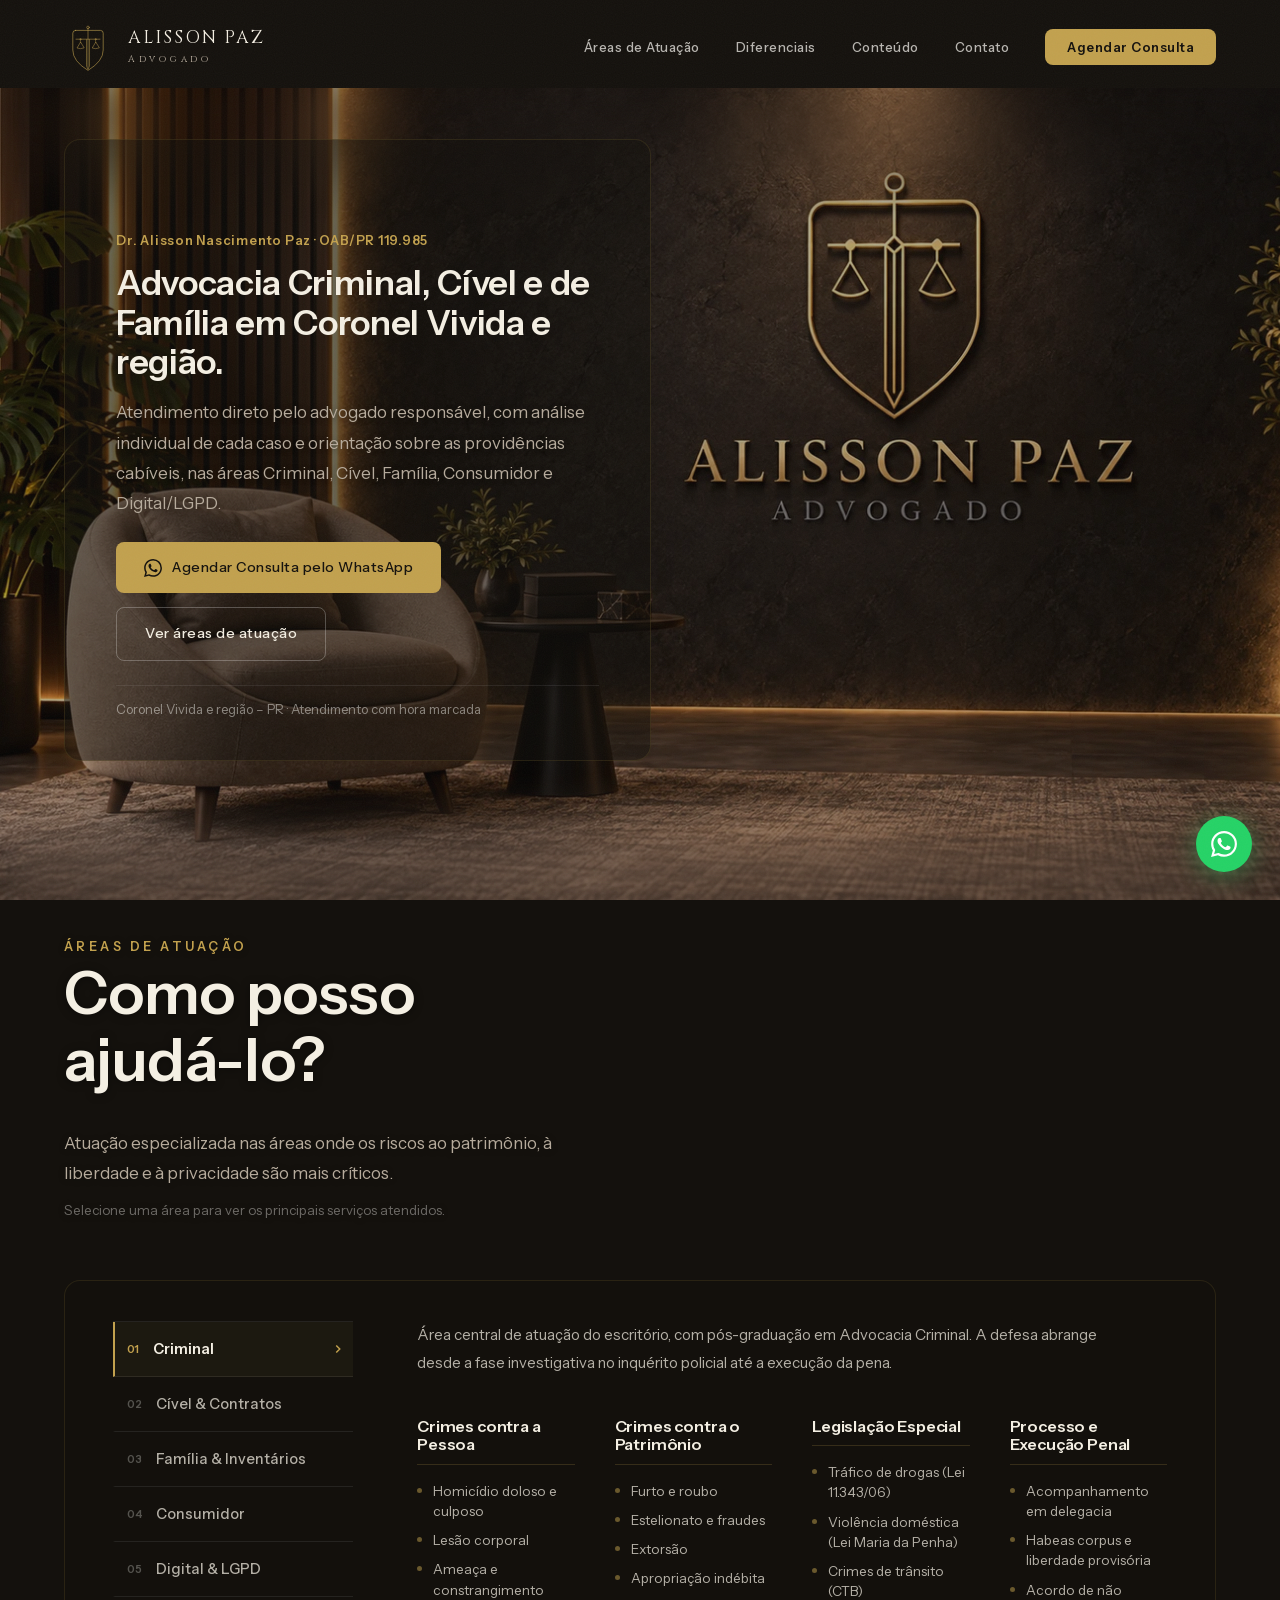
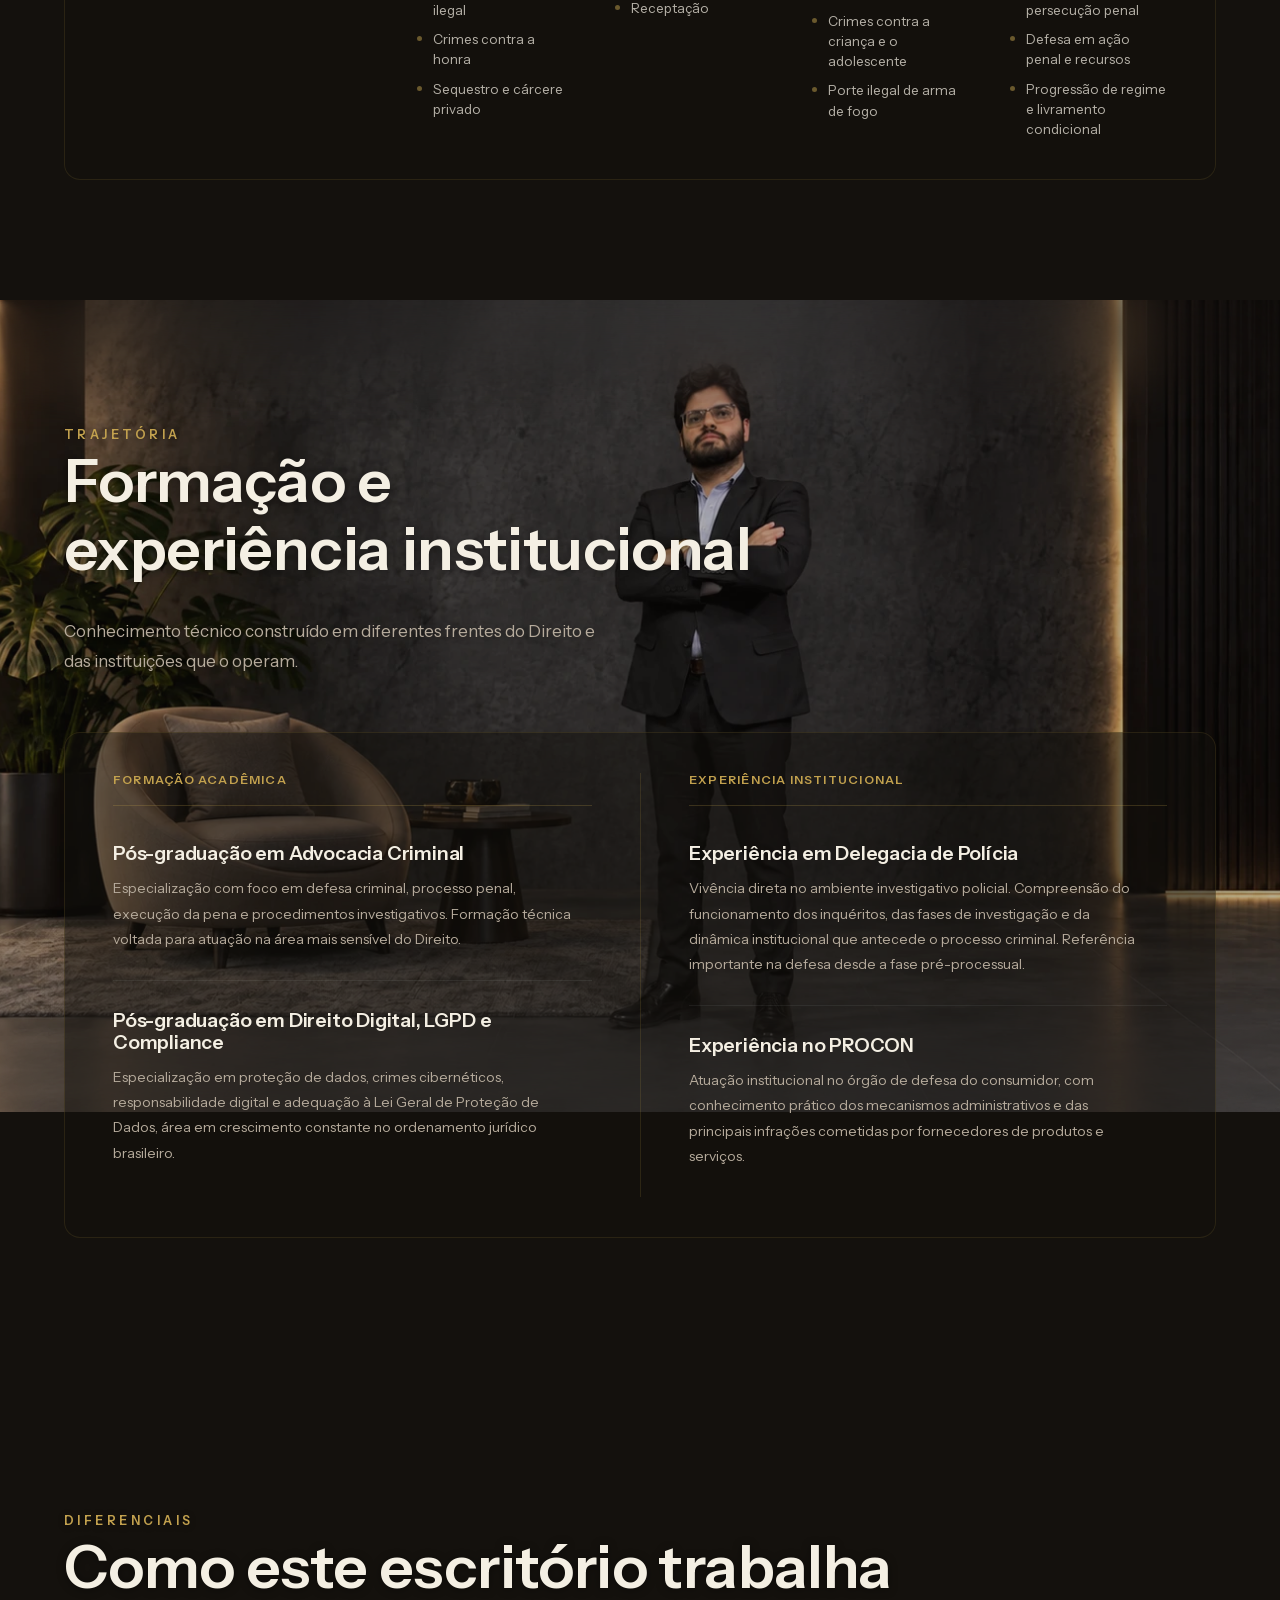
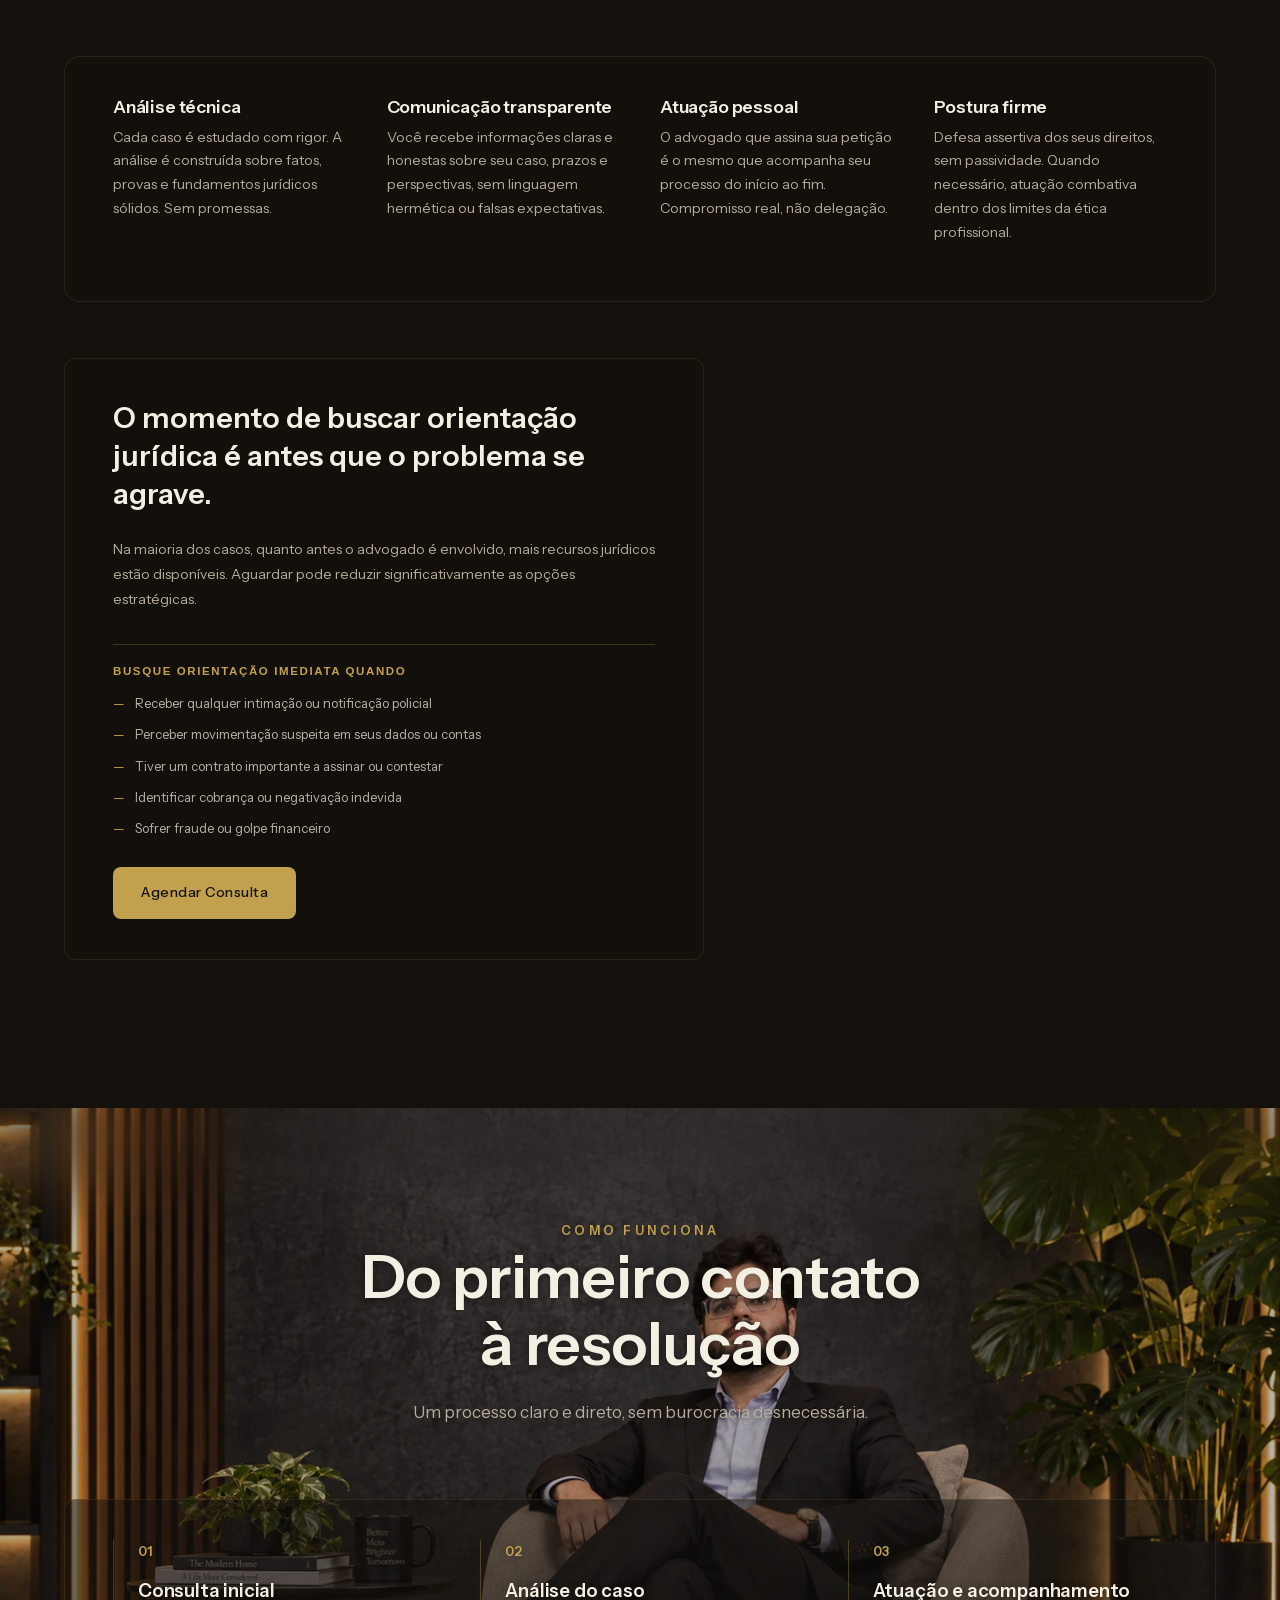
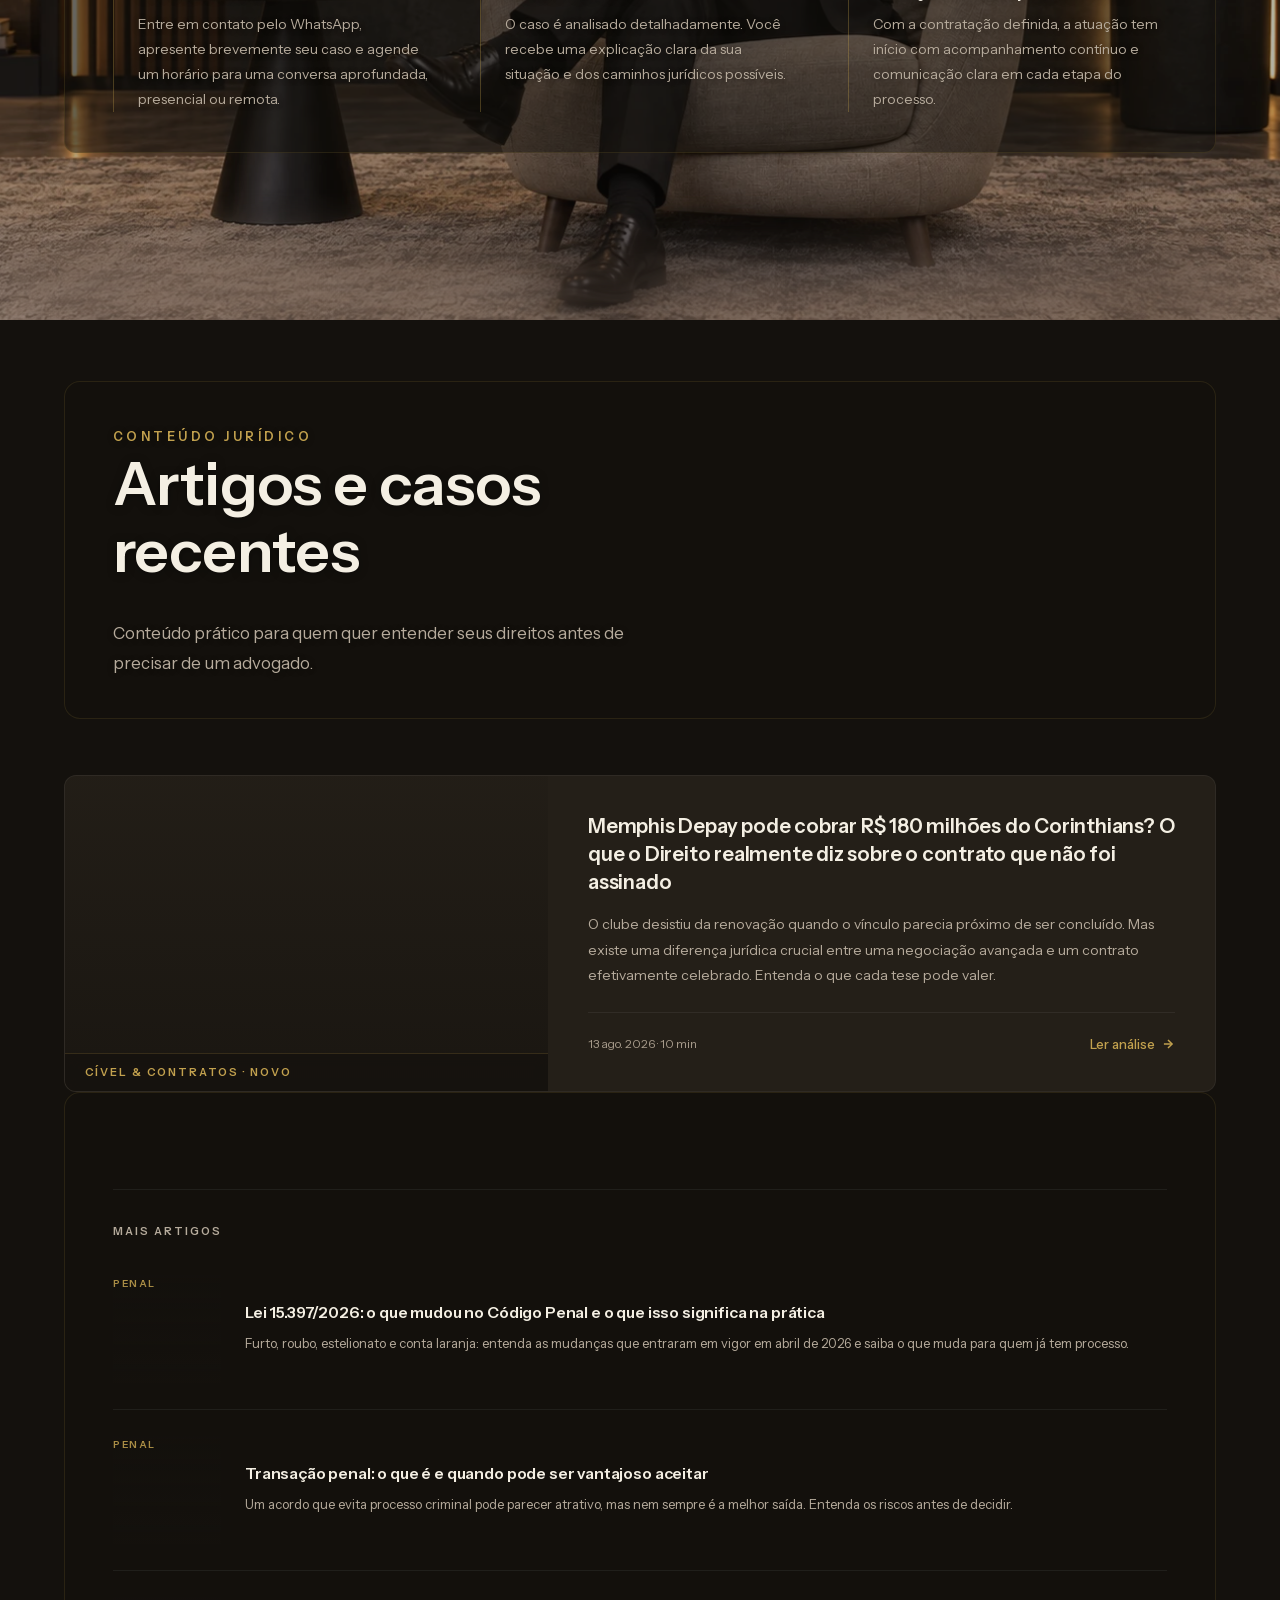
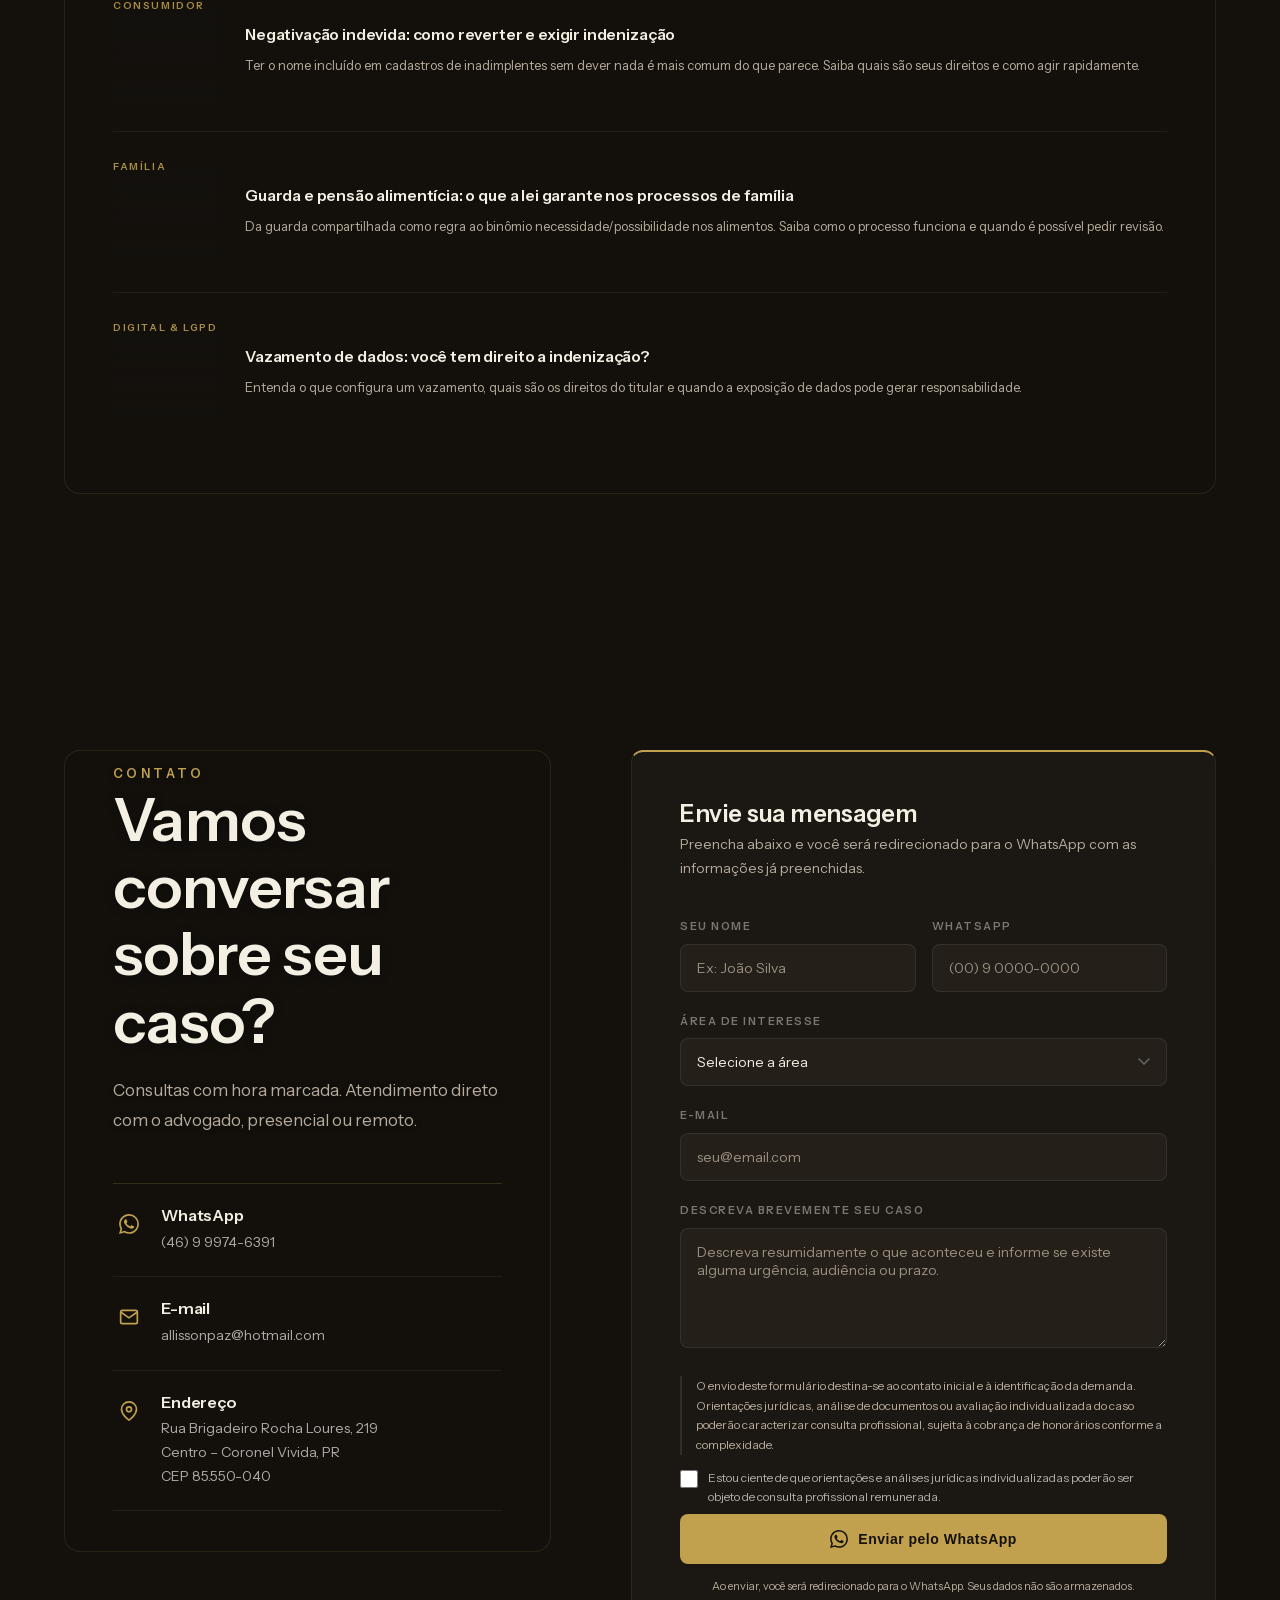
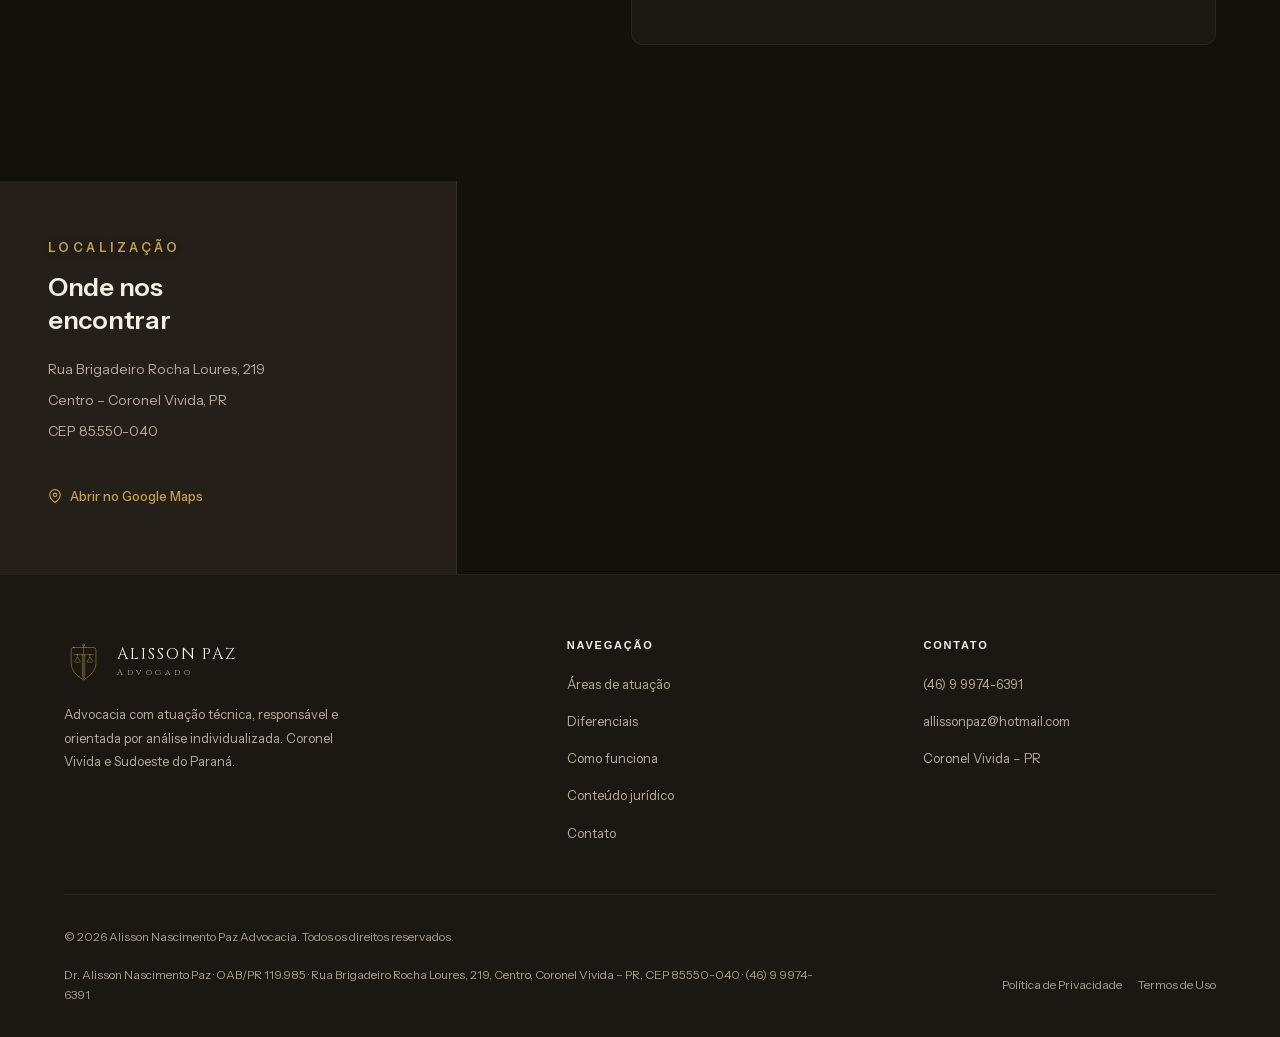
==== index.html @ db9266b3 "feat(site): qualifica leads no formulario com aviso de consulta e ciencia obrigatoria Co-Authored-By" ====
<!DOCTYPE html>
<html lang="pt-BR">
<head>
  <meta charset="UTF-8">
  <!-- Favicons -->
  <link rel="icon" href="/favicon.ico" sizes="any">
  <link rel="icon" type="image/svg+xml" href="/favicon.svg">
  <link rel="icon" type="image/png" href="/favicon-48x48.png" sizes="48x48">
  <link rel="icon" type="image/png" href="/favicon-192x192.png" sizes="192x192">
  <link rel="icon" type="image/png" href="/favicon-512x512.png" sizes="512x512">
  <link rel="apple-touch-icon" href="/apple-touch-icon.png">
  <meta name="viewport" content="width=device-width, initial-scale=1.0">
  <title>Alisson Paz Advocacia | Direito Penal, Cível e Digital</title>
  <meta name="description" content="Escritório de advocacia com atuação em Direito Penal, do Consumidor, Digital/LGPD, Cível e de Família, em Coronel Vivida e região Sudoeste do Paraná.">
  <link rel="canonical" href="https://www.alissonpazadv.com.br/">
  <meta property="og:locale" content="pt_BR">
  <meta property="og:type" content="website">
  <meta property="og:site_name" content="Alisson Paz Advocacia">
  <meta property="og:title" content="Alisson Paz Advocacia | Direito Penal, Cível e Digital">
  <meta property="og:description" content="Escritório de advocacia com atuação em Direito Penal, do Consumidor, Digital/LGPD, Cível e de Família, em Coronel Vivida e região Sudoeste do Paraná.">
  <meta property="og:url" content="https://www.alissonpazadv.com.br/">
  <meta property="og:image" content="https://www.alissonpazadv.com.br/foto-advogado.jpg">
  <meta property="og:image:width" content="1085">
  <meta property="og:image:height" content="1450">
  <meta property="og:image:alt" content="Dr. Alisson Nascimento Paz, Advogado">
  <meta name="twitter:card" content="summary_large_image">
  <meta name="twitter:title" content="Alisson Paz Advocacia | Direito Penal, Cível e Digital">
  <meta name="twitter:description" content="Escritório de advocacia com atuação em Direito Penal, do Consumidor, Digital/LGPD, Cível e de Família, em Coronel Vivida e região Sudoeste do Paraná.">
  <meta name="twitter:image" content="https://www.alissonpazadv.com.br/foto-advogado.jpg">
  <meta name="twitter:image:alt" content="Dr. Alisson Nascimento Paz, Advogado">
  <script type="application/ld+json">
  {
    "@context": "https://schema.org",
    "@graph": [
      {
        "@type": "LegalService",
        "@id": "https://www.alissonpazadv.com.br/#escritorio",
        "name": "Alisson Nascimento Paz Advocacia",
        "url": "https://www.alissonpazadv.com.br/",
        "telephone": "+55 46 99974-6391",
        "email": "allissonpaz@hotmail.com",
        "image": "https://www.alissonpazadv.com.br/foto-advogado.jpg",
        "address": {
          "@type": "PostalAddress",
          "streetAddress": "Rua Brigadeiro Rocha Loures, 219, Centro",
          "addressLocality": "Coronel Vivida",
          "addressRegion": "PR",
          "postalCode": "85550-040",
          "addressCountry": "BR"
        },
        "employee": { "@id": "https://www.alissonpazadv.com.br/#alisson-paz" }
      },
      {
        "@type": "Person",
        "@id": "https://www.alissonpazadv.com.br/#alisson-paz",
        "name": "Dr. Alisson Nascimento Paz",
        "jobTitle": "Advogado",
        "identifier": "OAB/PR 119.985",
        "email": "allissonpaz@hotmail.com",
        "telephone": "+55 46 99974-6391",
        "worksFor": { "@id": "https://www.alissonpazadv.com.br/#escritorio" }
      }
    ]
  }
  </script>
  <link rel="preload" as="font" type="font/woff2" href="assets/fonts/cinzel-latin.woff2" crossorigin>
  <link rel="preload" as="font" type="font/woff2" href="assets/fonts/instrument-sans-latin.woff2" crossorigin>

  <!-- Google tag (gtag.js) -->
  <script async src="https://www.googletagmanager.com/gtag/js?id=G-5J4N177RQL"></script>
  <script>
    window.dataLayer = window.dataLayer || [];
    function gtag(){dataLayer.push(arguments);}
    gtag('js', new Date());
    gtag('config', 'G-5J4N177RQL');
    gtag('config', 'AW-17974605756');
  </script>

  <style>
    *, *::before, *::after { box-sizing: border-box; margin: 0; padding: 0; }

    @font-face {
      font-family: 'Cinzel';
      font-style: normal;
      font-weight: 400;
      font-display: swap;
      src: url('assets/fonts/cinzel-latin.woff2') format('woff2');
    }
    @font-face {
      font-family: 'Cinzel';
      font-style: normal;
      font-weight: 500;
      font-display: swap;
      src: url('assets/fonts/cinzel-latin.woff2') format('woff2');
    }
    @font-face {
      font-family: 'Cinzel';
      font-style: normal;
      font-weight: 600;
      font-display: swap;
      src: url('assets/fonts/cinzel-latin.woff2') format('woff2');
    }
    @font-face {
      font-family: 'Instrument Sans';
      font-style: normal;
      font-weight: 400;
      font-display: swap;
      src: url('assets/fonts/instrument-sans-latin.woff2') format('woff2');
    }
    @font-face {
      font-family: 'Instrument Sans';
      font-style: normal;
      font-weight: 500;
      font-display: swap;
      src: url('assets/fonts/instrument-sans-latin.woff2') format('woff2');
    }
    @font-face {
      font-family: 'Instrument Sans';
      font-style: normal;
      font-weight: 600;
      font-display: swap;
      src: url('assets/fonts/instrument-sans-latin.woff2') format('woff2');
    }
    @font-face {
      font-family: 'Instrument Sans';
      font-style: normal;
      font-weight: 700;
      font-display: swap;
      src: url('assets/fonts/instrument-sans-latin.woff2') format('woff2');
    }

    :root {
      --dark:    #14110D;
      --dark-2:  #1B1712;
      --dark-3:  #241F18;
      --dark-4:  #332C22;
      --gold:    #C2A14E;
      --gold-lt: #E4D2A0;
      --white:   #F4EFE3;
      --gray:    #8A8073;
      --gray-lt: #5e5648;
      --radius:  6px;
      --tr: 0.35s cubic-bezier(0.4, 0, 0.2, 1);
      --nav-h: 88px; /* altura aproximada da navbar (padding 20px*2 + logo 54px, arredondado) */
    }

    @media (max-width: 768px) {
      :root { --nav-h: 74px; }
    }

    ::selection { background: var(--gold); color: var(--dark); }

    html { scroll-behavior: smooth; }

    body {
      background: var(--dark);
      color: var(--white);
      font-family: 'Instrument Sans', sans-serif;
      font-size: 16px;
      line-height: 1.7;
      font-weight: 400;
      -webkit-font-smoothing: antialiased;
      overflow-x: hidden;
    }

    body::before {
      content: "";
      position: fixed;
      inset: 0;
      z-index: 9999;
      pointer-events: none;
      opacity: .04;
      background-image: url("data:image/svg+xml,%3Csvg xmlns='http://www.w3.org/2000/svg' width='120' height='120'%3E%3Cfilter id='n'%3E%3CfeTurbulence type='fractalNoise' baseFrequency='0.9' numOctaves='2'/%3E%3C/filter%3E%3Crect width='100%25' height='100%25' filter='url(%23n)'/%3E%3C/svg%3E");
    }

    h1, h2, h3, h4 { font-family: 'Instrument Sans', sans-serif; font-weight: 600; line-height: 1.15; letter-spacing: -0.01em; }
    a { text-decoration: none; color: inherit; }
    img { max-width: 100%; display: block; }
    .container { max-width: 1200px; margin: 0 auto; padding: 0 24px; width: 100%; }

    /* Animations */
    .fade-up {
      opacity: 0;
      transform: translateY(32px);
      transition: opacity 0.7s ease, transform 0.7s ease;
    }
    .fade-up.visible { opacity: 1; transform: translateY(0); }

    section { padding: 120px 0; }
    #diferenciais { padding: 148px 0; }
    #processo { padding: 108px 0; }
    #contato { padding: 136px 0; }

    /* Marca d'água decorativa (brasão translúcido de fundo) removida: com
       as fotografias dos capítulos visuais, um segundo brasão sobreposto
       competia com o brasão físico da foto 1 e com as próprias fotos 2/3.
       Mantido apenas position:relative — necessário para o stacking normal
       do conteúdo dentro de cada .chapter-content, sem overflow/isolation,
       que existiam só para o brasão removido. */
    #atuacao, #formacao, #diferenciais, #contato {
      position: relative;
    }

    .section-tag {
      font-family: 'Instrument Sans', sans-serif;
      font-weight: 600;
      font-size: .78rem;
      letter-spacing: .28em;
      text-transform: uppercase;
      color: var(--gold);
      margin-bottom: 20px;
    }

    .section-title {
      font-family: 'Instrument Sans', sans-serif;
      font-size: clamp(2.1rem, 4.8vw, 3.75rem);
      font-weight: 600;
      color: var(--white);
      line-height: 1.12;
      margin-bottom: 20px;
    }

    .section-subtitle {
      font-size: 1.05rem;
      color: var(--gray);
      max-width: 560px;
      line-height: 1.8;
    }

    /* Sombra de texto extremamente discreta, só onde o texto pode sentar
       diretamente sobre a fotografia do capítulo (fora de um .content-panel)
       — não é um recurso global do design system, existe só por causa das
       fotos de fundo. */
    .visual-chapter .section-tag,
    .visual-chapter .section-subtitle {
      text-shadow: 0 1px 6px rgba(0,0,0,0.35);
    }
    .visual-chapter .section-title {
      text-shadow: 0 1px 10px rgba(0,0,0,0.4);
    }

    .areas-hint {
      display: inline-block;
      margin-top: 10px;
      font-size: .84rem;
      color: rgba(240,237,232,0.4);
    }

    .btn {
      display: inline-flex;
      align-items: center;
      gap: 10px;
      padding: 14px 28px;
      border-radius: var(--radius);
      font-size: 14px;
      font-weight: 500;
      letter-spacing: 0.5px;
      cursor: pointer;
      transition: var(--tr);
      border: none;
    }

    .btn-gold { background: var(--gold); color: var(--dark); }
    .btn-gold:hover { background: var(--gold-lt); transform: translateY(-2px); }

    .btn-outline { background: transparent; color: var(--white); border: 1px solid rgba(255,255,255,0.25); }
    .btn-outline:hover { border-color: var(--gold); color: var(--gold); }

    /* ── NAVBAR ── */
    /* Transparente na abertura do site; ao rolar (.scrolled, via assets/site.js)
       ganha uma barra sólida translúcida — sem blur — só para não confundir a
       logo com o conteúdo por trás. */
    #navbar {
      position: fixed;
      top: 0; left: 0; right: 0;
      z-index: 1000;
      padding: 20px 0;
      background: transparent;
      transition: background-color var(--tr), padding var(--tr);
      transform: translateZ(0);
    }

    #navbar.scrolled {
      background: rgba(20,17,13,0.85);
      padding: 14px 0;
    }

    .nav-inner { display: flex; align-items: center; justify-content: space-between; }

    .nav-lockup { display: flex; align-items: center; gap: 16px; }
    .nav-mark { height: 54px; width: auto; color: var(--gold); }
    .nav-txt { display: flex; flex-direction: column; line-height: 1; }
    .nav-name { font-family: 'Cinzel', serif; font-size: 1.1rem; letter-spacing: .12em; color: var(--white); }
    .nav-tagline { font-family: 'Cinzel', serif; font-size: .58rem; letter-spacing: .4em; color: var(--gray); margin-top: 7px; }

    .nav-links {
      display: flex;
      align-items: center;
      gap: 36px;
      list-style: none;
    }

    .nav-links a {
      font-size: 13px;
      font-weight: 500;
      letter-spacing: 0.5px;
      color: rgba(240,237,232,0.75);
      transition: color var(--tr);
    }
    .nav-links a:hover { color: var(--gold); }

    .nav-cta {
      background: var(--gold);
      color: var(--dark) !important;
      padding: 10px 22px;
      border-radius: var(--radius);
      font-weight: 600 !important;
    }
    .nav-cta:hover { background: var(--gold-lt) !important; }

    .nav-toggle {
      display: none;
      flex-direction: column;
      gap: 5px;
      cursor: pointer;
      padding: 4px;
      z-index: 1001;
      position: relative;
    }
    .nav-toggle span {
      display: block;
      width: 22px;
      height: 2px;
      background: var(--white);
      transition: var(--tr);
    }

    /* Botão fechar — escondido no desktop */
    .nav-close-item { display: none; }

    /* ── CAPÍTULOS VISUAIS ──
       A home é dividida em 3 macroblocos ("visual-chapter"), cada um com UMA
       fotografia fixa como cenário de fundo (sem troca automática — a única
       alternância é a que o próprio scroll produz ao entrar/sair de cada
       capítulo). Técnica: grid com uma única célula (chapter-bg e
       chapter-content ocupam a MESMA grid-area, então um não empurra o
       outro no fluxo do documento) + chapter-bg com position:sticky/top:0/
       height:100vh, que faz a foto permanecer pinada no viewport enquanto o
       conteúdo daquele capítulo (bem mais alto que 100vh) rola por cima —
       e se desprende naturalmente quando o capítulo termina, sem JS e sem
       os problemas de background-attachment:fixed no Safari/mobile. */
    .visual-chapter {
      position: relative;
      display: grid;
      grid-template-columns: 1fr;
      grid-template-rows: 1fr;
      isolation: isolate;
    }

    /* #navbar é fixed e sempre transparente, sobre os 3 capítulos.
       Por isso .chapter-bg dos TRÊS capítulos começa exatamente abaixo dela
       (top: var(--nav-h)) e cobre até o fim da viewport, sem respiro. */
    .chapter-bg {
      grid-column: 1;
      grid-row: 1;
      position: sticky;
      top: var(--nav-h);
      align-self: start;
      height: calc(100vh - var(--nav-h));
      height: calc(100svh - var(--nav-h));
      overflow: hidden;
      z-index: 0;
      pointer-events: none;
      background: var(--dark);
    }

    /* Fundo full-screen direto: as fotos já vêm recortadas em ~2.33:1 (bem
       perto da proporção real da área abaixo da navbar), então cover quase
       não precisa cortar nada. A <img> cobre 100% do .chapter-bg (sticky,
       100vw de largura, borda-a-borda). */
    .chapter-bg-img {
      position: absolute;
      inset: 0;
      z-index: 0;
      width: 100%;
      height: 100%;
      object-fit: cover;
      object-position: center;
      display: block;
    }

    /* Suaviza a passagem de um capítulo para o outro: uma faixa no topo e
       outra na base de cada foto borra o PRÓPRIO fundo por trás dela
       (backdrop-filter), com o blur esmaecendo até zero em direção ao
       centro (mask-image) — a foto nítida no meio não é tocada, só as
       bordas onde uma foto entrega a vez pra próxima. */
    .chapter-bg-blend {
      position: absolute;
      left: 0;
      right: 0;
      height: 16%;
      z-index: 1;
      pointer-events: none;
      backdrop-filter: blur(30px);
      -webkit-backdrop-filter: blur(30px);
    }
    .chapter-bg-blend-top {
      top: 0;
      -webkit-mask-image: linear-gradient(to bottom, #000 0%, transparent 100%);
      mask-image: linear-gradient(to bottom, #000 0%, transparent 100%);
    }
    .chapter-bg-blend-bottom {
      bottom: 0;
      -webkit-mask-image: linear-gradient(to top, #000 0%, transparent 100%);
      mask-image: linear-gradient(to top, #000 0%, transparent 100%);
    }

    /* Tingimento uniforme leve, só para leitura do texto sobre a foto. */
    .chapter-bg-overlay {
      position: absolute;
      inset: 0;
      z-index: 2;
      background: rgba(20,17,13,0.32);
    }

    .chapter-content {
      grid-column: 1;
      grid-row: 1;
      position: relative;
      z-index: 1;
    }

    /* ── HERO ── */
    #hero {
      position: relative;
      padding: 0;
      display: flex;
      align-items: center;
      min-height: clamp(460px, calc(100vh - var(--nav-h, 88px)), 820px);
      min-height: clamp(460px, calc(100svh - var(--nav-h, 88px)), 820px);
    }

    /* Camada extra só do Hero: reforça o degradê à esquerda (onde fica o
       texto) sobre o chapter-bg-overlay já discreto do capítulo inteiro —
       o resto do capítulo 1 (Áreas de atuação) usa só o overlay uniforme. */
    .hero-scrim {
      position: absolute;
      inset: 0;
      z-index: 1;
      pointer-events: none;
      background:
        linear-gradient(to right,
          rgba(20,17,13,0.66) 0%,
          rgba(20,17,13,0.52) 26%,
          rgba(20,17,13,0.22) 48%,
          rgba(20,17,13,0.03) 66%,
          transparent 80%
        ),
        linear-gradient(to top,
          rgba(20,17,13,0.4) 0%,
          rgba(20,17,13,0.1) 20%,
          transparent 32%
        );
    }

    .hero-copy {
      position: relative;
      z-index: 2;
      display: flex;
      flex-direction: column;
      justify-content: center;
      width: 100%;
      /* --hero-inset repete o recuo esquerdo (mesma referência do .container);
         --hero-nav-w é a largura, já medida, do menu (de "Áreas de Atuação" até
         "Agendar Consulta") — o texto do hero termina exatamente na coluna onde
         o menu começa, puxando a caixa até ali em vez do limite fixo antigo. */
      --hero-inset: max(24px, calc((100% - 1200px) / 2 + 24px));
      --hero-pad-r: clamp(32px, 4vw, 64px);
      --hero-nav-w: 616px;
      /* Piso de 420px: em telas médias (onde o menu já está bem apertado
         contra o logo) a fórmula ficaria estreita demais — mantém a largura
         antiga nesses casos, e só "puxa" de verdade em telas largas. */
      max-width: max(420px, calc(100% - var(--hero-inset) + var(--hero-pad-r) - var(--hero-nav-w)));
      padding: clamp(72px, 10vh, 108px) var(--hero-pad-r) clamp(28px, 4.5vh, 48px) var(--hero-inset);
    }

    /* Mesmo painel translúcido (.content-panel) usado no resto do site,
       mas só ao redor do texto do hero — não mais um degradê cobrindo boa
       parte da foto/logo. Para os 4 cantos aparecerem (como nos outros
       painéis), a caixa deixa de começar na borda: o recuo esquerdo vira
       margem, e o padding interno passa a ser simétrico com o direito.
       .hero-scrim (véu largo) fica só para o mobile, onde o texto já
       ocupa quase 100% da largura e um cartão flutuante não faria sentido. */
    @media (min-width: 769px) {
      .hero-scrim { display: none; }
      .hero-copy {
        max-width: max(380px, calc(100% - 2 * var(--hero-inset) + var(--hero-pad-r) - var(--hero-nav-w)));
        margin-left: var(--hero-inset);
        /* Empurra o topo do cartão para começar só depois da navbar
           (transparente no topo da página) — sem isso, a borda/canto
           arredondado do painel aparecia colidindo com o menu. */
        margin-top: var(--nav-h);
        padding-left: var(--hero-pad-r);
        background: rgba(20,17,13,0.48);
        border: 1px solid rgba(201,168,76,0.12);
        border-radius: 16px;
      }
    }

    .hero-kicker {
      display: block;
      font-size: .8rem;
      font-weight: 600;
      letter-spacing: .06em;
      color: var(--gold);
      margin-bottom: clamp(8px, 1.4vh, 16px);
    }

    .hero-title {
      font-size: clamp(1.6rem, 2vw + 0.55rem, 2.3rem);
      font-weight: 600;
      color: var(--white);
      line-height: 1.15;
      letter-spacing: -0.01em;
      max-width: 100%;
      margin-bottom: clamp(10px, 1.6vh, 18px);
    }

    /* Tipografia do corpo de texto NÃO é definida aqui — .hero-sub carrega
       só o espaçamento; a classe .section-subtitle (já usada em todas as
       outras seções do site) é quem define font-size/line-height/peso/cor/
       largura, para o Hero usar exatamente o mesmo padrão de texto corrido
       do resto da página. Ver HTML: <p class="hero-sub section-subtitle">.
       O max-width:100% sobrescreve o limite de 560px do .section-subtitle
       global, para acompanhar a largura mais generosa do hero. */
    .hero-sub {
      max-width: 100%;
      margin-bottom: clamp(14px, 2.6vh, 26px);
    }

    .hero-actions { display: flex; gap: 14px; flex-wrap: wrap; margin-bottom: clamp(14px, 2.6vh, 26px); }

    .hero-meta {
      font-size: 13px;
      line-height: 1.5;
      color: rgba(240,237,232,0.5);
      padding-top: clamp(10px, 1.6vh, 18px);
      border-top: 1px solid rgba(255,255,255,0.08);
      max-width: 100%;
    }

    /* Viewports desktop baixas (notebook com barras do navegador, zoom, etc.) —
       aperta o respiro vertical do texto sem depender de mais um "vh mágico"
       para a altura total, que já é resolvida por calc(100svh - navbar) acima. */
    @media (min-width: 769px) and (max-height: 760px) {
      .hero-copy {
        padding-top: clamp(56px, 8vh, 84px);
        padding-bottom: clamp(20px, 3.5vh, 32px);
      }
      .hero-kicker { margin-bottom: clamp(6px, 1vh, 12px); }
      .hero-title { margin-bottom: clamp(8px, 1.2vh, 14px); }
      .hero-sub, .hero-actions { margin-bottom: clamp(10px, 2vh, 18px); }
    }

    @media (max-width: 768px) {
      /* No mobile a coluna de texto ocupa quase toda a largura, então a foto
         não tem "espaço negativo" real à esquerda — mantemos o mesmo
         cenário único (agora em contain, com folga acima/abaixo em vez de
         corte) e um véu quase full-bleed, mais escuro embaixo, onde o
         texto se ancora. */
      .hero-scrim {
        background:
          linear-gradient(to bottom,
            rgba(20,17,13,0.55) 0%,
            rgba(20,17,13,0.4) 22%,
            rgba(20,17,13,0.55) 55%,
            rgba(20,17,13,0.92) 88%,
            #14110D 100%
          );
      }
      #hero { align-items: flex-end; }
      .hero-copy { max-width: 100%; justify-content: flex-end; padding: 28px 18px 40px; }
      .hero-title, .hero-meta, .hero-sub { max-width: 100%; }
    }

    /* Em viewports mobile muito baixas (ex.: 320x568) o hero ocupa quase
       toda a altura da tela, o CTA "Ver áreas de atuação" quebra em duas
       linhas (largura estreita) e tanto ele quanto a linha de meta no
       rodapé do hero ficam sob o botão flutuante do WhatsApp (fixed,
       canto inferior direito). Reserva espaço à direita só nesse caso,
       sem afetar as demais alturas. */
    @media (max-width: 768px) and (max-height: 600px) {
      .hero-meta { padding-right: 84px; }
      .hero-actions .btn { max-width: calc(100% - 76px); }
    }

    /* ── MAPA ── */
    #mapa { background: transparent; padding: 0; }

    .mapa-inner {
      display: grid;
      grid-template-columns: 1fr 1.8fr;
      min-height: 380px;
    }

    .mapa-info {
      background: var(--dark-3);
      padding: 56px 48px;
      display: flex;
      flex-direction: column;
      justify-content: center;
      border-right: 1px solid rgba(201,168,76,0.1);
    }

    .mapa-info .section-tag { margin-bottom: 12px; }

    .mapa-info h3 {
      font-size: 1.6rem;
      font-weight: 600;
      color: var(--white);
      margin-bottom: 20px;
      line-height: 1.3;
    }

    .mapa-info p { font-size: 14px; color: var(--gray); line-height: 1.8; margin-bottom: 6px; }

    .mapa-info a.mapa-link {
      display: inline-flex;
      align-items: center;
      gap: 8px;
      margin-top: 24px;
      font-size: 13px;
      font-weight: 500;
      color: var(--gold);
      transition: color var(--tr);
    }
    .mapa-info a.mapa-link:hover { color: var(--gold-lt); }

    .mapa-embed { position: relative; }
    .mapa-embed iframe { display: block; width: 100%; height: 100%; min-height: 380px; border: none; filter: grayscale(30%) invert(92%) hue-rotate(180deg); }

    /* ── ÁREAS DE ATUAÇÃO ── */
    #atuacao { background: transparent; }

    .areas-header {
      display: flex;
      flex-direction: column;
      align-items: flex-start;
      margin-bottom: 56px;
      gap: 14px;
    }

    .formacao-columns {
      display: grid;
      grid-template-columns: 1fr 1fr;
      gap: 0;
    }

    .formacao-col { padding-right: 48px; }
    .formacao-col + .formacao-col {
      padding-right: 0;
      padding-left: 48px;
      border-left: 1px solid rgba(201,168,76,0.14);
    }

    .formacao-col-title {
      font-family: 'Instrument Sans', sans-serif;
      font-size: .76rem;
      font-weight: 600;
      letter-spacing: .1em;
      text-transform: uppercase;
      color: var(--gold);
      padding-bottom: 18px;
      margin-bottom: 8px;
      border-bottom: 1px solid rgba(201,168,76,0.22);
    }

    .formacao-item {
      padding: 28px 0;
      border-top: 1px solid rgba(255,255,255,0.06);
    }
    .formacao-item:first-of-type { border-top: none; }

    .area-title {
      font-family: 'Instrument Sans', sans-serif;
      font-size: 1.2rem;
      font-weight: 600;
      color: var(--white);
      margin-bottom: 12px;
    }

    .area-desc { font-size: 14px; color: var(--gray); line-height: 1.8; max-width: 46ch; }

    @media (max-width: 768px) {
      .formacao-columns { grid-template-columns: 1fr; gap: 0; }
      .formacao-col { padding-right: 0; }
      .formacao-col + .formacao-col {
        padding-left: 0;
        border-left: none;
        border-top: 1px solid rgba(201,168,76,0.14);
        margin-top: 40px;
        padding-top: 40px;
      }
    }


    /* ── TABS DE ÁREAS ── */
    /* Painel translúcido reutilizado nos blocos de texto dos capítulos com
       fotografia de fundo (Áreas de atuação, Trajetória, Diferenciais,
       Como funciona, Contato) — garante leitura sem exigir fundo opaco na
       seção inteira, deixando a foto respirar nas margens/respiros. */
    .content-panel {
      background: rgba(20,17,13,0.48);
      border: 1px solid rgba(201,168,76,0.12);
      border-radius: 16px;
      padding: 40px clamp(20px, 4vw, 48px);
    }

    .areas-tabs {
      margin-top: 48px;
      display: grid;
      grid-template-columns: 240px 1fr;
      gap: 0 64px;
    }

    .tab-nav {
      grid-column: 1;
      display: flex;
      flex-direction: column;
      gap: 0;
      border-top: 1px solid rgba(255,255,255,0.08);
    }

    .tab-btn {
      display: flex;
      align-items: center;
      gap: 14px;
      width: 100%;
      padding: 18px 8px 18px 12px;
      background: transparent;
      border: none;
      border-left: 2px solid transparent;
      border-bottom: 1px solid rgba(255,255,255,0.08);
      text-align: left;
      color: rgba(240,237,232,0.45);
      font-family: 'Instrument Sans', sans-serif;
      font-size: 14.5px;
      font-weight: 500;
      cursor: pointer;
      transition: var(--tr);
      outline: none;
    }
    .tab-num { font-size: 11px; font-weight: 600; color: rgba(240,237,232,0.3); transition: var(--tr); }
    .tab-btn-label { flex: 1; }
    .tab-chevron {
      width: 14px; height: 14px;
      color: var(--gold);
      opacity: 0;
      transform: translateX(-4px);
      transition: var(--tr);
      flex-shrink: 0;
    }
    .tab-btn:hover { color: rgba(240,237,232,0.78); background: rgba(255,255,255,0.02); }
    .tab-btn:hover .tab-chevron { opacity: .5; transform: translateX(0); }
    .tab-btn:focus-visible { outline: 2px solid var(--gold); outline-offset: -2px; }
    .tab-btn.active { color: var(--white); font-weight: 600; border-left-color: var(--gold); background: rgba(201,168,76,0.05); }
    .tab-btn.active .tab-num { color: var(--gold); }
    .tab-btn.active .tab-chevron { opacity: 1; transform: translateX(0); }

    .tab-panel { display: none; grid-column: 2; grid-row: 1; }
    .tab-panel.active { display: block; }

    @media (max-width: 900px) {
      .areas-tabs { display: block; }
      .tab-nav { flex-direction: row; flex-wrap: wrap; border-top: none; margin-bottom: 32px; }
      .tab-btn { border-bottom: 2px solid transparent; border-left: none; padding: 10px 14px 10px 0; width: auto; }
      .tab-btn.active { background: none; border-bottom-color: var(--gold); }
      .tab-chevron { display: none; }
      .tab-panel { display: none; }
      .tab-panel.active { display: block; }
    }

    .tab-intro {
      font-size: 15px;
      color: rgba(240,237,232,0.6);
      line-height: 1.85;
      max-width: 680px;
      margin-bottom: 40px;
    }

    .tab-grid {
      display: grid;
      grid-template-columns: repeat(4, 1fr);
      gap: 32px 40px;
    }

    .tab-group h4 {
      font-family: 'Instrument Sans', sans-serif;
      font-size: 1rem;
      font-weight: 600;
      color: var(--white);
      margin-bottom: 16px;
      padding-bottom: 10px;
      border-bottom: 1px solid rgba(201,168,76,0.2);
    }

    .tab-group ul {
      list-style: none;
      padding: 0;
      margin: 0;
      display: flex;
      flex-direction: column;
      gap: 9px;
    }

    .tab-group ul li {
      font-size: 13.5px;
      color: rgba(240,237,232,0.56);
      line-height: 1.5;
      padding-left: 16px;
      position: relative;
    }

    .tab-group ul li::before {
      content: '';
      position: absolute;
      left: 0;
      top: 7px;
      width: 5px;
      height: 5px;
      background: var(--gold);
      border-radius: 50%;
      opacity: 0.5;
    }

    /* ── DIFERENCIAIS ── */
    #diferenciais { background: transparent; }

    .dif-layout { display: block; }

    .dif-list {
      margin-top: 56px;
      display: grid;
      grid-template-columns: repeat(4, 1fr);
      gap: 40px 40px;
      padding-bottom: 56px;
      border-bottom: 1px solid rgba(255,255,255,0.08);
    }

    .dif-item { display: block; }

    .dif-text h4 { font-size: 1.05rem; font-weight: 600; color: var(--white); margin-bottom: 8px; }
    .dif-text p { font-size: 14px; color: var(--gray); line-height: 1.7;
      font-weight: 400; }

    .dif-visual { position: relative; max-width: 640px; margin-top: 56px; }

    @media (max-width: 1024px) { .dif-list { grid-template-columns: 1fr 1fr; } }
    @media (max-width: 560px) { .dif-list { grid-template-columns: 1fr; } }

    .dif-quote {
      font-size: clamp(1.4rem, 2.4vw, 1.8rem);
      font-weight: 600;
      color: var(--white);
      line-height: 1.32;
      margin-bottom: 24px;
    }

    .dif-detail { font-size: 14px; color: var(--gray); line-height: 1.8; margin-bottom: 32px; }

    .dif-when {
      border-top: 1px solid rgba(201,168,76,0.22);
      padding-top: 20px;
    }

    .dif-when h5 {
      font-size: 11px;
      letter-spacing: 2px;
      text-transform: uppercase;
      color: var(--gold);
      margin-bottom: 14px;
      font-weight: 600;
    }

    .dif-when ul { list-style: none; display: flex; flex-direction: column; gap: 9px; }

    .dif-when ul li {
      font-size: 13px;
      color: rgba(240,237,232,0.65);
      display: flex;
      align-items: flex-start;
      gap: 10px;
    }
    .dif-when ul li::before { content: '—'; color: var(--gold); flex-shrink: 0; }

    /* ── PROCESSO ── */
    #processo { background: transparent; }

    .processo-header { text-align: center; max-width: 600px; margin: 0 auto; }
    .processo-header .section-tag { text-align: center; }
    .processo-header .section-subtitle { margin: 0 auto; }

    .processo-steps {
      display: grid;
      grid-template-columns: repeat(3, 1fr);
      gap: 48px;
      margin-top: 72px;
    }

    .step {
      padding-left: 24px;
      border-left: 1px solid rgba(201,168,76,0.3);
    }

    .step-dot {
      display: block;
      font-family: 'Instrument Sans', sans-serif;
      font-size: 13px;
      font-weight: 600;
      color: var(--gold);
      margin-bottom: 18px;
      text-shadow: 0 1px 6px rgba(0,0,0,0.35);
    }

    .step h3 { font-size: 1.15rem; font-weight: 600; color: var(--white); margin-bottom: 10px; text-shadow: 0 1px 8px rgba(0,0,0,0.4); }
    .step p { font-size: 14px; color: var(--gray); line-height: 1.8; max-width: 30ch; text-shadow: 0 1px 6px rgba(0,0,0,0.35); }

    @media (max-width: 768px) {
      .processo-steps { grid-template-columns: 1fr; gap: 32px; }
    }

    /* ── CONTEÚDO ── */
    #conteudo { background: transparent; }

    .content-header {
      display: flex;
      flex-direction: column;
      align-items: flex-start;
      margin-bottom: 56px;
      gap: 14px;
    }

    .content-grid {
      display: grid;
      grid-template-columns: 1fr;
      gap: 0;
    }

    .content-list-label {
      font-family: 'Instrument Sans', sans-serif;
      font-size: 11px;
      font-weight: 600;
      letter-spacing: 2px;
      text-transform: uppercase;
      color: var(--gray);
      margin: 56px 0 8px;
      padding-top: 32px;
      border-top: 1px solid rgba(255,255,255,0.06);
    }

    .article-card {
      background: var(--dark-3);
      border-radius: 12px;
      overflow: hidden;
      border: 1px solid rgba(255,255,255,0.05);
      transition: var(--tr);
      display: flex;
      flex-direction: column;
      text-decoration: none;
      color: inherit;
    }

    .article-card:hover { border-color: rgba(201,168,76,0.3); }

    .article-img {
      position: relative;
      height: 185px;
      background-size: cover;
      background-position: center;
      flex-shrink: 0;
    }

    .article-img::after {
      content: '';
      position: absolute;
      inset: 0;
      background: linear-gradient(to bottom, rgba(20,17,13,0.1) 0%, rgba(20,17,13,0.62) 100%);
    }

    .article-tag-bar {
      position: absolute;
      bottom: 0; left: 0; right: 0;
      z-index: 1;
      background: rgba(20,17,13,0.62);
      backdrop-filter: blur(6px);
      -webkit-backdrop-filter: blur(6px);
      padding: 9px 20px;
      font-size: 11px;
      font-weight: 600;
      letter-spacing: 2px;
      text-transform: uppercase;
      color: var(--gold);
      border-top: 1px solid rgba(201,168,76,0.18);
    }

    .article-body { padding: 28px; flex: 1; display: flex; flex-direction: column; }

    .article-title {
      font-size: 1.05rem;
      font-weight: 600;
      color: var(--white);
      margin-bottom: 12px;
      line-height: 1.4;
    }

    .article-excerpt { font-size: 13px; color: var(--gray); line-height: 1.8; flex: 1; }

    .article-meta {
      display: flex;
      align-items: center;
      justify-content: space-between;
      margin-top: 24px;
      padding-top: 20px;
      border-top: 1px solid rgba(255,255,255,0.06);
      font-size: 12px;
      color: var(--gray-lt);
    }

    .article-read-link {
      display: inline-flex;
      align-items: center;
      gap: 6px;
      font-size: 13px;
      font-weight: 500;
      color: var(--gold);
      transition: gap var(--tr);
    }
    .article-card:hover .article-read-link { gap: 10px; }

    /* Featured article card (spans full width, horizontal layout) */
    .article-card.featured {
      grid-column: 1 / -1;
      flex-direction: row;
    }
    .article-card.featured .article-img {
      width: 42%;
      height: auto;
      min-height: 240px;
      flex-shrink: 0;
    }
    .article-card.featured .article-body { padding: 36px 40px; }
    .article-card.featured .article-title { font-size: 1.25rem; margin-bottom: 16px; }
    .article-card.featured .article-excerpt { font-size: 14px; }
    @media (max-width: 768px) {
      .article-card.featured { flex-direction: column; }
      .article-card.featured .article-img { width: 100%; height: 185px; min-height: unset; }
      .article-card.featured .article-body { padding: 28px; }
      .article-card.featured .article-title { font-size: 1.05rem; }
    }

    /* Secondary articles: compact editorial list row instead of card grid */
    .article-card:not(.featured) {
      flex-direction: row;
      align-items: center;
      background: transparent;
      border: none;
      border-radius: 0;
      border-bottom: 1px solid rgba(255,255,255,0.06);
      padding: 26px 0;
      gap: 24px;
    }
    .article-card:not(.featured):last-child { border-bottom: none; }
    .article-card:not(.featured):hover {
      transform: none;
      box-shadow: none;
      border-color: rgba(255,255,255,0.06);
      background: rgba(255,255,255,0.015);
    }
    .article-card:not(.featured) .article-img {
      width: 108px;
      height: 108px;
      flex-shrink: 0;
      border-radius: 8px;
    }
    .article-card:not(.featured) .article-tag-bar {
      position: static;
      background: none;
      backdrop-filter: none;
      -webkit-backdrop-filter: none;
      border-top: none;
      padding: 0;
      margin-bottom: 8px;
      font-size: 10px;
      letter-spacing: 1.6px;
      display: block;
    }
    .article-card:not(.featured) .article-body { padding: 0; flex: 1; min-width: 0; }
    .article-card:not(.featured) .article-title { font-size: .98rem; margin-bottom: 8px; }
    .article-card:not(.featured) .article-excerpt {
      display: -webkit-box;
      -webkit-line-clamp: 2;
      -webkit-box-orient: vertical;
      overflow: hidden;
      font-size: 13px;
    }
    .article-card:not(.featured) .article-meta {
      display: none;
    }
    @media (max-width: 640px) {
      .article-card:not(.featured) .article-img { width: 76px; height: 76px; }
      .article-card:not(.featured) .article-excerpt { display: none; }
    }

    /* ── CONTATO ── */
    #contato { background: transparent; }

    .contato-layout {
      display: grid;
      grid-template-columns: 1fr 1.2fr;
      gap: 80px;
      align-items: flex-start;
    }

    .contato-info { padding-top: 8px; }

    .contato-list {
      margin-top: 48px;
      border-top: 1px solid rgba(201,168,76,0.18);
    }

    .contato-item {
      display: flex;
      gap: 16px;
      align-items: flex-start;
      padding: 22px 0;
      border-bottom: 1px solid rgba(255,255,255,0.06);
    }

    .contato-icon {
      width: 32px;
      height: 32px;
      display: flex;
      align-items: center;
      justify-content: center;
      color: var(--gold);
      flex-shrink: 0;
      margin-top: 2px;
    }

    .contato-item h4 {
      font-size: 11px;
      letter-spacing: 2px;
      text-transform: uppercase;
      color: var(--gold);
      margin-bottom: 6px;
      font-weight: 600;
    }

    .contato-item p { font-size: 14px; color: rgba(240,237,232,0.7); line-height: 1.7;
      font-weight: 300;
      -webkit-font-smoothing: antialiased; }

    .form-card {
      background: var(--dark-2);
      border-radius: 16px;
      padding: 48px;
      border: 1px solid rgba(255,255,255,0.06);
      border-top: 2px solid var(--gold);
    }

    .form-title { font-size: 1.5rem; font-weight: 600; color: var(--white); margin-bottom: 6px; }
    .form-subtitle { font-size: 14px; color: var(--gray); margin-bottom: 36px; }

    .form-group { margin-bottom: 20px; }

    .form-group label {
      display: block;
      font-size: 11px;
      font-weight: 600;
      letter-spacing: 1.5px;
      text-transform: uppercase;
      color: rgba(240,237,232,0.45);
      margin-bottom: 8px;
    }

    .form-group input,
    .form-group select,
    .form-group textarea {
      width: 100%;
      background: var(--dark-3);
      border: 1px solid rgba(255,255,255,0.08);
      border-radius: var(--radius);
      padding: 14px 16px;
      color: var(--white);
      font-family: 'Instrument Sans', sans-serif;
      font-size: 14px;
      transition: border-color var(--tr);
      outline: none;
      -webkit-appearance: none;
      appearance: none;
    }

    .form-group input::placeholder,
    .form-group textarea::placeholder { color: var(--gray); }

    .form-group input:focus,
    .form-group select:focus,
    .form-group textarea:focus { border-color: var(--gold); }

    .form-group textarea { resize: vertical; min-height: 120px; }

    .form-group select {
      cursor: pointer;
      background-image: url("data:image/svg+xml,%3Csvg xmlns='http://www.w3.org/2000/svg' width='12' height='8' viewBox='0 0 12 8'%3E%3Cpath d='M1 1l5 5 5-5' stroke='%23666' stroke-width='1.5' fill='none' stroke-linecap='round'/%3E%3C/svg%3E");
      background-repeat: no-repeat;
      background-position: right 16px center;
      padding-right: 40px;
    }

    .form-row { display: grid; grid-template-columns: 1fr 1fr; gap: 16px; }

    .btn-submit {
      width: 100%;
      background: var(--gold);
      color: var(--dark);
      border: none;
      border-radius: var(--radius);
      padding: 16px;
      font-size: 14px;
      font-weight: 600;
      letter-spacing: 0.5px;
      cursor: pointer;
      transition: var(--tr);
      display: flex;
      align-items: center;
      justify-content: center;
      gap: 10px;
      margin-top: 8px;
    }
    .btn-submit:hover { background: var(--gold-lt); transform: translateY(-2px); }

    .form-group[hidden] { display: none; }

    .form-notice {
      font-size: 12px;
      line-height: 1.65;
      color: var(--gray);
      border-left: 2px solid var(--dark-4);
      padding-left: 14px;
      margin: 4px 0 14px;
    }

    .form-check {
      display: flex;
      align-items: flex-start;
      gap: 10px;
      font-size: 12px;
      line-height: 1.55;
      color: rgba(240,237,232,0.7);
      cursor: pointer;
      margin-bottom: 4px;
    }
    .form-check input {
      flex: 0 0 auto;
      width: 18px;
      height: 18px;
      margin: 1px 0 0;
      accent-color: var(--gold);
      cursor: pointer;
    }
    .form-check input:focus-visible { outline: 2px solid var(--gold); outline-offset: 2px; }

    .form-disclaimer {
      font-size: 11px;
      color: var(--gray);
      text-align: center;
      margin-top: 14px;
      line-height: 1.6;
    }

    /* ── FOOTER ── */
    footer {
      background: var(--dark-2);
      border-top: 1px solid rgba(255,255,255,0.06);
      padding: 64px 0 32px;
    }

    .footer-top {
      display: grid;
      grid-template-columns: 1.5fr 1fr 1fr;
      gap: 64px;
      margin-bottom: 48px;
    }

    .footer-lockup { display: flex; align-items: center; gap: 14px; margin-bottom: 20px; }
    .footer-mark { height: 44px; width: auto; color: var(--gold); }
    .footer-txt { display: flex; flex-direction: column; line-height: 1; }
    .footer-name { font-family: 'Cinzel', serif; font-size: 1rem; letter-spacing: .12em; color: var(--white); }
    .footer-tagline { font-family: 'Cinzel', serif; font-size: .52rem; letter-spacing: .42em; color: var(--gray); margin-top: 7px; }

    .footer-brand p {
      font-size: 13px;
      color: var(--gray);
      line-height: 1.8;
      max-width: 280px;
    }

    .footer-col h5 {
      font-size: 11px;
      letter-spacing: 2px;
      text-transform: uppercase;
      color: var(--gold);
      margin-bottom: 20px;
      font-weight: 600;
    }

    .footer-col ul { list-style: none; display: flex; flex-direction: column; gap: 10px; }

    .footer-col ul li a {
      font-size: 13px;
      color: var(--gray);
      transition: color var(--tr);
    }
    .footer-col ul li a:hover { color: var(--white); }

    .footer-bottom {
      padding-top: 32px;
      border-top: 1px solid rgba(255,255,255,0.06);
      display: flex;
      align-items: center;
      justify-content: space-between;
      flex-wrap: wrap;
      gap: 12px;
    }

    .footer-bottom p { font-size: 12px; color: var(--gray-lt); }

    .footer-legal { display: flex; gap: 16px; }
    .footer-legal a { font-size: 12px; color: var(--gray-lt); transition: color var(--tr); }
    .footer-legal a:hover { color: var(--gold); }

    .footer-oab {
      font-size: 12px;
      color: var(--gray-lt);
      display: flex;
      align-items: center;
      gap: 8px;
    }
    .footer-oab::before {
      content: '';
      display: inline-block;
      width: 6px; height: 6px;
      background: var(--gold);
      border-radius: 50%;
    }

    /* ── FLOATING WHATSAPP ── */
    .whatsapp-float {
      position: fixed;
      bottom: 28px;
      right: 28px;
      z-index: 999;
      display: flex;
      align-items: center;
      gap: 12px;
    }

    .whatsapp-label {
      background: var(--dark-3);
      color: var(--white);
      font-size: 13px;
      padding: 8px 14px;
      border-radius: 8px;
      white-space: nowrap;
      opacity: 0;
      transform: translateX(8px);
      transition: var(--tr);
      border: 1px solid rgba(255,255,255,0.08);
      pointer-events: none;
    }

    .whatsapp-float:hover .whatsapp-label { opacity: 1; transform: translateX(0); }

    .whatsapp-btn {
      width: 56px;
      height: 56px;
      background: #25D366;
      border-radius: 50%;
      display: flex;
      align-items: center;
      justify-content: center;
      box-shadow: 0 4px 24px rgba(37,211,102,0.35);
      transition: var(--tr);
      color: white;
    }
    .whatsapp-btn:hover { transform: scale(1.1); box-shadow: 0 6px 32px rgba(37,211,102,0.5); }

    /* ── RESPONSIVE ── */
    @media (max-width: 1024px) {
      .footer-top { grid-template-columns: 1fr 1fr; gap: 40px; }
      .mapa-inner { grid-template-columns: 1fr; }
      .mapa-embed iframe { min-height: 300px; }
    }

    @media (max-width: 768px) {
      section { padding: 72px 0; }

      /* Bloqueia scroll do body enquanto menu está aberto */
      body.menu-open { overflow: hidden; touch-action: none; }

      /* Overlay do menu mobile */
      .nav-links {
        display: none;
        position: fixed;
        top: 0; left: 0; right: 0; bottom: 0;
        background: rgba(20,17,13,0.98);
        flex-direction: column;
        justify-content: center;
        align-items: center;
        gap: 28px;
        z-index: 9000;
      }
      .nav-links.open { display: flex; }
      .nav-links.open a { font-size: 1.3rem; letter-spacing: .04em; }
      .nav-links.open .nav-cta { font-size: 1rem !important; padding: 14px 32px; margin-top: 8px; }
      .nav-toggle { display: flex; z-index: 9001; }
      body.menu-open .nav-toggle { display: none; } /* oculta hambúrguer quando menu aberto */

      /* Botão fechar dentro do overlay */
      .nav-close-item {
        display: block;
        position: absolute;
        top: 20px;
        right: 20px;
        list-style: none;
      }
      .nav-close {
        background: rgba(255,255,255,0.07);
        border: 1px solid rgba(255,255,255,0.13);
        border-radius: 50%;
        color: var(--white);
        cursor: pointer;
        width: 46px;
        height: 46px;
        display: flex;
        align-items: center;
        justify-content: center;
        transition: background var(--tr);
      }
      .nav-close:active { background: rgba(255,255,255,0.18); }

      /* Animação X no botão hambúrguer */
      .nav-toggle span { transition: transform 0.3s ease, opacity 0.3s ease; }
      .nav-toggle.active span:nth-child(1) { transform: rotate(45deg) translate(5px, 5px); }
      .nav-toggle.active span:nth-child(2) { opacity: 0; transform: translateX(-8px); }
      .nav-toggle.active span:nth-child(3) { transform: rotate(-45deg) translate(5px, -5px); }

      /* Grids → coluna única */
      .processo-steps { grid-template-columns: 1fr; }
      .content-grid { grid-template-columns: 1fr; }
      .contato-layout { grid-template-columns: 1fr; gap: 40px; }
      .footer-top { grid-template-columns: 1fr; gap: 36px; }
      .footer-bottom { flex-direction: column; text-align: center; gap: 8px; }
      .form-row { grid-template-columns: 1fr; }

      /* Hero */
      .hero-title { font-size: clamp(1.7rem, 7vw, 2.2rem); }
      .hero-actions { flex-direction: column; gap: 10px; }
      .hero-actions .btn { width: 100%; justify-content: center; }

      /* Navbar */
      .nav-mark { height: 34px; }
      .nav-name { font-size: .8rem; }
      .nav-tagline { font-size: .5rem; letter-spacing: .35em; margin-top: 5px; }

      /* WhatsApp flutuante: esconde label (touch não tem hover). Soma
         env(safe-area-inset-*) ao offset fixo para não ficar sob a área
         de home-indicator/notch em iOS — resolve para 0 em devices sem
         safe-area, então o valor final continua 20px onde já estava. */
      .whatsapp-label { display: none; }
      .whatsapp-float {
        bottom: calc(20px + env(safe-area-inset-bottom));
        right: calc(20px + env(safe-area-inset-right));
      }

      /* Seções */
      .form-card { padding: 28px 20px; }
      .content-header { margin-bottom: 36px; }
      .mapa-inner { grid-template-columns: 1fr; }
      .mapa-info { padding: 40px 24px; }
      .mapa-embed iframe { min-height: 260px; }

      /* Tabs */
      .tab-grid { grid-template-columns: repeat(2, 1fr); gap: 24px; }
      .tab-intro { font-size: 14px; margin-bottom: 28px; }
    }

    @media (max-width: 480px) {
      section { padding: 56px 0; }
      .container { padding: 0 18px; }

      /* Seções */
      .section-title { font-size: clamp(1.75rem, 7vw, 2rem); }
      .mapa-info { padding: 32px 18px; }
      .step { padding: 28px 18px; }
      .step-num { font-size: 2.8rem; }
      .form-card { padding: 24px 16px; }
      .footer-name { font-size: .85rem; }
      .footer-mark { height: 36px; }

      /* Conteúdo: coluna única com separadores entre grupos */
      .tab-grid { grid-template-columns: 1fr; gap: 0; }
      .tab-group { padding-bottom: 20px; margin-bottom: 20px; border-bottom: 1px solid rgba(255,255,255,0.06); }
      .tab-group:last-child { padding-bottom: 0; margin-bottom: 0; border-bottom: none; }
    }

    /* ── assets/base.css (inlined to avoid a render-blocking request) ── */
    :root {
      --radius-action: 8px;
      --radius-surface: 12px;
      --radius: var(--radius-action);
      --gray: #b6ab9c;
      --gray-lt: #a79b8b;
    }

    html { scroll-padding-top: 92px; }

    body.menu-open { overflow: hidden; touch-action: none; }

    .skip-link {
      position: fixed;
      top: 10px;
      left: 12px;
      z-index: 12000;
      padding: 11px 16px;
      border-radius: var(--radius-action);
      background: var(--gold);
      color: var(--dark);
      font-weight: 600;
      transform: translateY(-160%);
      transition: transform 0.2s ease;
    }

    .skip-link:focus { transform: translateY(0); }

    :where(a, button, input, select, textarea):focus-visible {
      outline: 3px solid var(--gold-lt);
      outline-offset: 4px;
    }

    .nav-toggle,
    .nav-close {
      appearance: none;
      border: 0;
      background: transparent;
      color: var(--white);
      min-width: 44px;
      min-height: 44px;
      align-items: center;
      justify-content: center;
    }

    .nav-toggle { display: none; padding: 10px; }
    .nav-close-item { display: none; }
    .nav-close { cursor: pointer; }

    .nav-links a,
    .btn,
    .btn-submit,
    .btn-cta-gold,
    .btn-cta-outline,
    .mapa-link,
    .back-link,
    .whatsapp-btn {
      min-height: 44px;
    }

    .fade-up { opacity: 1 !important; transform: none !important; }

    .hero-content.fade-up { animation: hero-reveal 0.72s ease-out both; }

    @keyframes hero-reveal {
      from { opacity: 0; transform: translateY(20px); }
      to { opacity: 1; transform: translateY(0); }
    }

    .tab-panel { display: block; }
    .areas-tabs.tabs-enhanced .tab-panel { display: none; }
    .areas-tabs.tabs-enhanced .tab-panel.active { display: block; }
    [hidden] { display: none !important; }
    .tab-btn { min-height: 44px; }

    .tab-btn[aria-selected="false"],
    .tab-intro,
    .tab-group ul li,
    .dif-when ul li,
    .article-disclaimer p,
    .event-date,
    .compare-value.old {
      color: rgba(244, 239, 227, 0.72);
    }

    .form-group input::placeholder,
    .form-group textarea::placeholder { color: #9b8f80; opacity: 1; }

    .area-card,
    .dif-visual,
    .processo-steps,
    .article-card,
    .form-card,
    .sidebar-card,
    .obrigado-card,
    .article-highlight,
    .article-disclaimer {
      border-radius: var(--radius-surface);
    }

    .btn,
    .btn-submit,
    .btn-cta-gold,
    .btn-cta-outline,
    .nav-cta,
    .mapa-link {
      border-radius: var(--radius-action);
    }

    .dif-marker {
      width: 2px;
      align-self: stretch;
      margin: 4px 0 4px 2px;
      background: linear-gradient(to bottom, var(--gold), rgba(194, 161, 78, 0.25));
      flex: 0 0 auto;
    }

    .dif-subheading {
      margin-bottom: 14px;
      color: var(--gold);
      font-family: 'Manrope', sans-serif;
      font-size: 0.72rem;
      font-weight: 600;
      letter-spacing: 0.14em;
      text-transform: uppercase;
    }

    .tab-group h3,
    .dif-text h3,
    .contato-item h3,
    .sidebar-card h2,
    .footer-col h2 {
      color: var(--white);
      font-weight: 600;
    }

    .tab-group h3 {
      margin-bottom: 16px;
      padding-bottom: 10px;
      border-bottom: 1px solid rgba(194, 161, 78, 0.2);
      font-size: 1rem;
    }

    .contato-item h3 { margin-bottom: 6px; font-size: 1rem; }
    .dif-text h3 { margin-bottom: 8px; font-size: 1.1rem; }
    .dif-text p { max-width: 34ch; }

    .sidebar-card h2 {
      margin-bottom: 16px;
      font-family: 'Cormorant Garamond', serif;
      font-size: 1rem;
      letter-spacing: 0;
      text-transform: none;
    }

    .footer-col h2 {
      margin-bottom: 18px;
      font-family: 'Manrope', sans-serif;
      font-size: 0.69rem;
      letter-spacing: 0.16em;
      text-transform: uppercase;
    }

    .tese-item h3 {
      margin-bottom: 10px;
      font-family: 'Manrope', sans-serif;
      font-size: 0.9rem;
      font-weight: 600;
      color: var(--white);
    }

    .article-cover {
      display: flex;
      min-height: 185px;
      align-items: flex-end;
      overflow: hidden;
      background:
        radial-gradient(circle at 82% 18%, rgba(228, 210, 160, 0.16), transparent 28%),
        linear-gradient(135deg, #241f18 0%, #17130f 66%, #302719 100%);
    }

    .article-cover::before {
      content: attr(data-mark);
      position: absolute;
      top: 50%;
      left: 24px;
      color: rgba(228, 210, 160, 0.13);
      font-family: 'Cinzel', serif;
      font-size: clamp(2.1rem, 6vw, 4.8rem);
      letter-spacing: 0.12em;
      line-height: 1;
      transform: translateY(-54%);
      white-space: nowrap;
    }

    .article-cover::after {
      background: linear-gradient(to bottom, transparent 15%, rgba(20, 17, 13, 0.76) 100%);
    }

    .article-related {
      margin-top: 48px;
      padding-top: 28px;
      border-top: 1px solid rgba(194, 161, 78, 0.22);
    }

    .article-related h2 { margin-top: 0; margin-bottom: 16px; font-size: 1.35rem; }

    .article-related ul {
      display: grid;
      gap: 10px;
      padding: 0;
      list-style: none;
    }

    .article-related a {
      display: inline-flex;
      min-height: 44px;
      align-items: center;
      color: var(--gold-lt);
      text-decoration: underline;
      text-decoration-color: rgba(194, 161, 78, 0.42);
      text-underline-offset: 4px;
    }

    .footer-nap { max-width: 760px; color: var(--gray); font-size: 0.76rem; line-height: 1.65; }
    .footer-bottom { gap: 18px 32px; }

    @media (max-width: 768px) {
      #navbar .nav-links {
        position: fixed;
        inset: 0;
        z-index: 10000;
        width: 100vw;
        height: 100vh;
        height: 100dvh;
        padding: 84px 24px 32px;
        overflow-y: auto;
        overscroll-behavior: contain;
        background: rgba(20, 17, 13, 0.97);
      }

      #navbar .nav-links.open { display: flex; }
      #navbar .nav-close-item { position: absolute; top: 18px; right: 18px; display: block; }
      #navbar .nav-links:not(.open) .nav-close-item { display: none; }
      #navbar .nav-toggle { display: flex; }
      .footer-bottom { align-items: flex-start; text-align: left; }
    }

    @media (prefers-reduced-motion: reduce) {
      html { scroll-behavior: auto; }
      *, *::before, *::after {
        scroll-behavior: auto !important;
        animation-duration: 0.01ms !important;
        animation-iteration-count: 1 !important;
        transition-duration: 0.01ms !important;
      }
    }
  </style>
</head>

<body>

<a class="skip-link" href="#main-content">Pular para o conteúdo principal</a>

<!-- GTM: INSERIR SNIPPET BODY (NOSCRIPT) AQUI -->

<!-- NAVBAR -->
<nav id="navbar">
  <div class="container">
    <div class="nav-inner">
      <a href="index.html" class="nav-logo" aria-label="Alisson Paz Advogado — página inicial">
        <div class="nav-lockup">
          <svg class="nav-mark" viewBox="0 0 240 270" fill="none" stroke="currentColor" stroke-width="3" stroke-linecap="round" stroke-linejoin="round" aria-hidden="true">
            <path d="M58,52 L182,52 Q196,52 196,66 L196,150 Q196,206 120,252 Q44,206 44,150 L44,66 Q44,52 58,52 Z"/>
            <circle cx="120" cy="37" r="6.5" stroke-width="2.6"/>
            <line x1="120" y1="43.5" x2="120" y2="96" stroke-width="2.6"/>
            <line x1="60" y1="96" x2="180" y2="96" stroke-width="2.6"/>
            <circle cx="82" cy="96" r="3.2" stroke-width="2"/>
            <circle cx="158" cy="96" r="3.2" stroke-width="2"/>
            <line x1="82" y1="99.2" x2="82" y2="112" stroke-width="2"/>
            <line x1="158" y1="99.2" x2="158" y2="112" stroke-width="2"/>
            <path d="M82,112 L65,140 Q82,147 99,140 Z" stroke-width="2.4"/>
            <path d="M158,112 L141,140 Q158,147 175,140 Z" stroke-width="2.4"/>
            <path d="M113,98 L113,230 L120,247 L127,230 L127,98" stroke-width="2.6"/>
            <line x1="120" y1="100" x2="120" y2="232" stroke-width="2"/>
          </svg>
          <div class="nav-txt">
            <span class="nav-name">ALISSON PAZ</span>
            <span class="nav-tagline">Advogado</span>
          </div>
        </div>
      </a>
      <ul class="nav-links" id="navLinks">
        <li class="nav-close-item">
          <button class="nav-close" id="navClose" type="button" aria-label="Fechar menu">
            <svg width="22" height="22" viewBox="0 0 24 24" fill="none" stroke="currentColor" stroke-width="2.5" stroke-linecap="round" stroke-linejoin="round" aria-hidden="true"><line x1="18" y1="6" x2="6" y2="18"/><line x1="6" y1="6" x2="18" y2="18"/></svg>
          </button>
        </li>
        <li><a href="#atuacao">Áreas de Atuação</a></li>
        <li><a href="#diferenciais">Diferenciais</a></li>
        <li><a href="#conteudo">Conteúdo</a></li>
        <li><a href="#contato">Contato</a></li>
        <li>
          <a href="https://wa.me/5546999746391?text=Ol%C3%A1%2C%20vim%20pelo%20site%20e%20gostaria%20de%20agendar%20uma%20consulta." class="nav-cta" target="_blank" rel="noopener" data-conversion="whatsapp-cta">
            Agendar Consulta
          </a>
        </li>
      </ul>
      <button class="nav-toggle" id="navToggle" type="button" aria-label="Abrir menu" aria-expanded="false" aria-controls="navLinks">
        <span></span>
        <span></span>
        <span></span>
      </button>
    </div>
  </div>
</nav>

<!-- HERO -->
<main id="main-content">

<!-- CAPÍTULO VISUAL 1 — parede/logo: Hero + Áreas de atuação -->
<div class="visual-chapter visual-chapter-1">
  <div class="chapter-bg" aria-hidden="true">
    <img class="chapter-bg-img" src="hero-slide-1-logo-wall.webp" alt="" width="1916" height="821" fetchpriority="high" decoding="async">
    <div class="chapter-bg-blend chapter-bg-blend-top"></div>
    <div class="chapter-bg-blend chapter-bg-blend-bottom"></div>
    <div class="chapter-bg-overlay"></div>
  </div>
  <div class="chapter-content">
<section id="hero">
  <div class="hero-scrim" aria-hidden="true"></div>
  <div class="hero-copy fade-up">
    <p class="hero-kicker">Dr. Alisson Nascimento Paz · OAB/PR 119.985</p>
    <h1 class="hero-title">Advocacia Criminal, Cível e de Família em Coronel&nbsp;Vivida e região.</h1>
    <p class="hero-sub section-subtitle">Atendimento direto pelo advogado responsável, com análise individual de cada caso e orientação sobre as providências cabíveis, nas áreas Criminal, Cível, Família, Consumidor e Digital/LGPD.</p>
    <div class="hero-actions">
      <a href="https://wa.me/5546999746391?text=Ol%C3%A1%2C%20vim%20pelo%20site%20e%20gostaria%20de%20agendar%20uma%20consulta." class="btn btn-gold" target="_blank" rel="noopener" data-conversion="whatsapp-cta">
        <svg width="18" height="18" viewBox="0 0 24 24" fill="currentColor"><path d="M17.472 14.382c-.297-.149-1.758-.867-2.03-.967-.273-.099-.471-.148-.67.15-.197.297-.767.966-.94 1.164-.173.199-.347.223-.644.075-.297-.15-1.255-.463-2.39-1.475-.883-.788-1.48-1.761-1.653-2.059-.173-.297-.018-.458.13-.606.134-.133.298-.347.446-.52.149-.174.198-.298.298-.497.099-.198.05-.371-.025-.52-.075-.149-.669-1.612-.916-2.207-.242-.579-.487-.5-.669-.51-.173-.008-.371-.01-.57-.01-.198 0-.52.074-.792.372-.272.297-1.04 1.016-1.04 2.479 0 1.462 1.065 2.875 1.213 3.074.149.198 2.096 3.2 5.077 4.487.709.306 1.262.489 1.694.625.712.227 1.36.195 1.871.118.571-.085 1.758-.719 2.006-1.413.248-.694.248-1.289.173-1.413-.074-.124-.272-.198-.57-.347m-5.421 7.403h-.004a9.87 9.87 0 01-5.031-1.378l-.361-.214-3.741.982.998-3.648-.235-.374a9.86 9.86 0 01-1.51-5.26c.001-5.45 4.436-9.884 9.888-9.884 2.64 0 5.122 1.03 6.988 2.898a9.825 9.825 0 012.893 6.994c-.003 5.45-4.437 9.884-9.885 9.884m8.413-18.297A11.815 11.815 0 0012.05 0C5.495 0 .16 5.335.157 11.892c0 2.096.547 4.142 1.588 5.945L.057 24l6.305-1.654a11.882 11.882 0 005.683 1.448h.005c6.554 0 11.89-5.335 11.893-11.893a11.821 11.821 0 00-3.48-8.413z"/></svg>
        Agendar Consulta pelo WhatsApp
      </a>
      <a href="#atuacao" class="btn btn-outline">Ver áreas de atuação</a>
    </div>
    <p class="hero-meta">Coronel Vivida e região – PR · Atendimento com hora marcada</p>
  </div>
</section>


<!-- ÁREAS DE ATUAÇÃO -->
<section id="atuacao">
  <div class="container">
    <div class="areas-header">
      <div>
        <span class="section-tag">Áreas de atuação</span>
        <h2 class="section-title">Como posso<br>ajudá-lo?</h2>
      </div>
      <p class="section-subtitle">Atuação especializada nas áreas onde os riscos ao patrimônio, à liberdade e à privacidade são mais críticos.<br><span class="areas-hint">Selecione uma área para ver os principais serviços atendidos.</span></p>
    </div>
    <div class="areas-tabs content-panel">

      <!-- NAV DAS ABAS -->
      <div class="tab-nav" role="tablist">
        <button class="tab-btn active" data-tab="penal" role="tab" aria-selected="true">
          <span class="tab-num">01</span>
          <span class="tab-btn-label">Criminal</span>
          <svg class="tab-chevron" viewBox="0 0 24 24" fill="none" stroke="currentColor" stroke-width="2.5" aria-hidden="true"><polyline points="9 18 15 12 9 6"/></svg>
        </button>
        <button class="tab-btn" data-tab="civel" role="tab">
          <span class="tab-num">02</span>
          <span class="tab-btn-label">Cível &amp; Contratos</span>
          <svg class="tab-chevron" viewBox="0 0 24 24" fill="none" stroke="currentColor" stroke-width="2.5" aria-hidden="true"><polyline points="9 18 15 12 9 6"/></svg>
        </button>
        <button class="tab-btn" data-tab="familia" role="tab">
          <span class="tab-num">03</span>
          <span class="tab-btn-label">Família &amp; Inventários</span>
          <svg class="tab-chevron" viewBox="0 0 24 24" fill="none" stroke="currentColor" stroke-width="2.5" aria-hidden="true"><polyline points="9 18 15 12 9 6"/></svg>
        </button>
        <button class="tab-btn" data-tab="consumidor" role="tab">
          <span class="tab-num">04</span>
          <span class="tab-btn-label">Consumidor</span>
          <svg class="tab-chevron" viewBox="0 0 24 24" fill="none" stroke="currentColor" stroke-width="2.5" aria-hidden="true"><polyline points="9 18 15 12 9 6"/></svg>
        </button>
        <button class="tab-btn" data-tab="digital" role="tab">
          <span class="tab-num">05</span>
          <span class="tab-btn-label">Digital &amp; LGPD</span>
          <svg class="tab-chevron" viewBox="0 0 24 24" fill="none" stroke="currentColor" stroke-width="2.5" aria-hidden="true"><polyline points="9 18 15 12 9 6"/></svg>
        </button>
      </div>

      <!-- DIREITO PENAL -->
      <div class="tab-panel active" id="tab-penal">
        <p class="tab-intro">Área central de atuação do escritório, com pós-graduação em Advocacia Criminal. A defesa abrange desde a fase investigativa no inquérito policial até a execução da pena.</p>
        <div class="tab-grid">
          <div class="tab-group">
            <h3>Crimes contra a Pessoa</h3>
            <ul>
              <li>Homicídio doloso e culposo</li>
              <li>Lesão corporal</li>
              <li>Ameaça e constrangimento ilegal</li>
              <li>Crimes contra a honra</li>
              <li>Sequestro e cárcere privado</li>
            </ul>
          </div>
          <div class="tab-group">
            <h3>Crimes contra o Patrimônio</h3>
            <ul>
              <li>Furto e roubo</li>
              <li>Estelionato e fraudes</li>
              <li>Extorsão</li>
              <li>Apropriação indébita</li>
              <li>Receptação</li>
            </ul>
          </div>
          <div class="tab-group">
            <h3>Legislação Especial</h3>
            <ul>
              <li>Tráfico de drogas (Lei 11.343/06)</li>
              <li>Violência doméstica (Lei Maria da Penha)</li>
              <li>Crimes de trânsito (CTB)</li>
              <li>Crimes contra a criança e o adolescente</li>
              <li>Porte ilegal de arma de fogo</li>
            </ul>
          </div>
          <div class="tab-group">
            <h3>Processo e Execução Penal</h3>
            <ul>
              <li>Acompanhamento em delegacia</li>
              <li>Habeas corpus e liberdade provisória</li>
              <li>Acordo de não persecução penal</li>
              <li>Defesa em ação penal e recursos</li>
              <li>Progressão de regime e livramento condicional</li>
            </ul>
          </div>
        </div>
      </div>

      <!-- CONSUMIDOR -->
      <div class="tab-panel" id="tab-consumidor">
        <p class="tab-intro">Defesa dos direitos do consumidor frente a práticas abusivas, cobranças indevidas e contratos prejudiciais. A experiência prévia no Procon orienta a leitura prática de cada caso.</p>
        <div class="tab-grid">
          <div class="tab-group">
            <h3>Crédito e Cobranças</h3>
            <ul>
              <li>Negativação indevida (SPC/Serasa)</li>
              <li>Cobrança de dívida prescrita</li>
              <li>Superendividamento</li>
              <li>Revisão de financiamentos</li>
              <li>Juros abusivos em contratos</li>
            </ul>
          </div>
          <div class="tab-group">
            <h3>Contratos e Serviços</h3>
            <ul>
              <li>Cláusulas contratuais abusivas</li>
              <li>Rescisão e devolução de valores</li>
              <li>Cancelamento de serviços</li>
              <li>Publicidade enganosa</li>
              <li>Venda casada</li>
            </ul>
          </div>
          <div class="tab-group">
            <h3>Planos e Operadoras</h3>
            <ul>
              <li>Negativa de cobertura em plano de saúde</li>
              <li>Reajuste abusivo de plano</li>
              <li>Falhas de operadoras de telefonia</li>
              <li>Problemas com companhias aéreas</li>
              <li>Questões com seguradoras</li>
            </ul>
          </div>
          <div class="tab-group">
            <h3>Produtos e Indenizações</h3>
            <ul>
              <li>Vícios e defeitos em produtos</li>
              <li>Defeito na prestação de serviço</li>
              <li>Dano moral por violação de direitos</li>
              <li>Extravio e dano em transporte</li>
              <li>Recall e substituição de produto</li>
            </ul>
          </div>
        </div>
      </div>

      <!-- DIGITAL & LGPD -->
      <div class="tab-panel" id="tab-digital">
        <p class="tab-intro">Pós-graduação em Direito Digital, LGPD e Compliance. Atuação em crimes cibernéticos, proteção de dados pessoais e responsabilidade civil na internet.</p>
        <div class="tab-grid">
          <div class="tab-group">
            <h3>Crimes Cibernéticos</h3>
            <ul>
              <li>Estelionato digital e golpes online</li>
              <li>Invasão de dispositivo informático</li>
              <li>Fraudes bancárias digitais</li>
              <li>Phishing e engenharia social</li>
              <li>Criação de perfis falsos</li>
            </ul>
          </div>
          <div class="tab-group">
            <h3>Honra e Imagem Online</h3>
            <ul>
              <li>Pornografia de vingança</li>
              <li>Calúnia, difamação e injúria na internet</li>
              <li>Assédio e cyberbullying</li>
              <li>Remoção de conteúdo ofensivo</li>
              <li>Direito ao esquecimento</li>
            </ul>
          </div>
          <div class="tab-group">
            <h3>LGPD e Proteção de Dados</h3>
            <ul>
              <li>Vazamento de dados pessoais</li>
              <li>Direitos do titular dos dados</li>
              <li>Reclamações perante a ANPD</li>
              <li>Responsabilidade civil por violação de dados</li>
              <li>Adequação empresarial à LGPD</li>
            </ul>
          </div>
          <div class="tab-group">
            <h3>Responsabilidade Digital</h3>
            <ul>
              <li>Remoção de conteúdo em plataformas</li>
              <li>Desindexação de dados no Google</li>
              <li>Responsabilidade de plataformas digitais</li>
              <li>Marco Civil da Internet</li>
              <li>Crimes eleitorais na internet</li>
            </ul>
          </div>
        </div>
      </div>

      <!-- CÍVEL & CONTRATOS -->
      <div class="tab-panel" id="tab-civel">
        <p class="tab-intro">Assessoria em conflitos contratuais, questões imobiliárias, responsabilidade civil e cobranças. Atuação preventiva e contenciosa nas relações cíveis.</p>
        <div class="tab-grid">
          <div class="tab-group">
            <h3>Contratos</h3>
            <ul>
              <li>Elaboração e revisão de contratos</li>
              <li>Rescisão contratual</li>
              <li>Descumprimento de obrigações</li>
              <li>Multas e cláusulas penais</li>
              <li>Contratos de prestação de serviço</li>
            </ul>
          </div>
          <div class="tab-group">
            <h3>Imóveis</h3>
            <ul>
              <li>Compra, venda e financiamento</li>
              <li>Locação residencial e comercial</li>
              <li>Usucapião</li>
              <li>Conflitos de vizinhança</li>
              <li>Regularização de imóveis</li>
            </ul>
          </div>
          <div class="tab-group">
            <h3>Responsabilidade Civil</h3>
            <ul>
              <li>Danos morais e materiais</li>
              <li>Acidentes e indenizações</li>
              <li>Responsabilidade por erro profissional</li>
              <li>Reparação por atos ilícitos</li>
              <li>Indenizações em geral</li>
            </ul>
          </div>
          <div class="tab-group">
            <h3>Cobranças e Execuções</h3>
            <ul>
              <li>Ação de cobrança</li>
              <li>Execução de títulos extrajudiciais</li>
              <li>Embargos à execução</li>
              <li>Negociação e renegociação de dívidas</li>
              <li>Protesto de títulos</li>
            </ul>
          </div>
        </div>
      </div>

      <!-- FAMÍLIA & INVENTÁRIOS -->
      <div class="tab-panel" id="tab-familia">
        <p class="tab-intro">Assessoria jurídica em questões familiares e sucessórias, com atenção ao aspecto humano de cada situação. Do divórcio ao inventário, cada caso é tratado de forma individualizada.</p>
        <div class="tab-grid">
          <div class="tab-group">
            <h3>Casamento e União</h3>
            <ul>
              <li>Divórcio consensual e litigioso</li>
              <li>Separação e partilha de bens</li>
              <li>Regime de bens e alteração</li>
              <li>União estável</li>
              <li>Pacto antenupcial</li>
            </ul>
          </div>
          <div class="tab-group">
            <h3>Filhos e Alimentos</h3>
            <ul>
              <li>Guarda compartilhada e unilateral</li>
              <li>Regulamentação de visitas</li>
              <li>Alimentos e pensão alimentícia</li>
              <li>Revisão e exoneração de alimentos</li>
              <li>Reconhecimento e negatória de paternidade</li>
            </ul>
          </div>
          <div class="tab-group">
            <h3>Inventários e Partilha</h3>
            <ul>
              <li>Inventário judicial e extrajudicial</li>
              <li>Arrolamento de bens</li>
              <li>Testamento</li>
              <li>Partilha de bens em vida</li>
              <li>Sobrepartilha</li>
            </ul>
          </div>
          <div class="tab-group">
            <h3>Planejamento Familiar</h3>
            <ul>
              <li>Planejamento sucessório</li>
              <li>Doação com reserva de usufruto</li>
              <li>Tutela e curatela</li>
              <li>Adoção</li>
              <li>Interdição</li>
            </ul>
          </div>
        </div>
      </div>

    </div>
  </div>
</section>
  </div>
</div>

<!-- CAPÍTULO VISUAL 2 — em pé: Trajetória + Diferenciais -->
<div class="visual-chapter visual-chapter-2">
  <div class="chapter-bg" aria-hidden="true">
    <img class="chapter-bg-img" src="hero-slide-2-standing.webp" alt="" width="1916" height="821" loading="lazy" decoding="async">
    <div class="chapter-bg-blend chapter-bg-blend-top"></div>
    <div class="chapter-bg-blend chapter-bg-blend-bottom"></div>
    <div class="chapter-bg-overlay"></div>
  </div>
  <div class="chapter-content">
<!-- FORMAÇÃO E TRAJETÓRIA -->
<section id="formacao">
  <div class="container">
    <div class="areas-header">
      <div>
        <span class="section-tag">Trajetória</span>
        <h2 class="section-title">Formação e<br>experiência institucional</h2>
      </div>
      <p class="section-subtitle">Conhecimento técnico construído em diferentes frentes do Direito e das instituições que o operam.</p>
    </div>
    <div class="formacao-columns content-panel">

      <div class="formacao-col">
        <h3 class="formacao-col-title">Formação acadêmica</h3>
        <div class="formacao-item">
          <h4 class="area-title">Pós-graduação em Advocacia Criminal</h4>
          <p class="area-desc">Especialização com foco em defesa criminal, processo penal, execução da pena e procedimentos investigativos. Formação técnica voltada para atuação na área mais sensível do Direito.</p>
        </div>
        <div class="formacao-item">
          <h4 class="area-title">Pós-graduação em Direito Digital, LGPD e Compliance</h4>
          <p class="area-desc">Especialização em proteção de dados, crimes cibernéticos, responsabilidade digital e adequação à Lei Geral de Proteção de Dados, área em crescimento constante no ordenamento jurídico brasileiro.</p>
        </div>
      </div>

      <div class="formacao-col">
        <h3 class="formacao-col-title">Experiência institucional</h3>
        <div class="formacao-item">
          <h4 class="area-title">Experiência em Delegacia de Polícia</h4>
          <p class="area-desc">Vivência direta no ambiente investigativo policial. Compreensão do funcionamento dos inquéritos, das fases de investigação e da dinâmica institucional que antecede o processo criminal. Referência importante na defesa desde a fase pré-processual.</p>
        </div>
        <div class="formacao-item">
          <h4 class="area-title">Experiência no PROCON</h4>
          <p class="area-desc">Atuação institucional no órgão de defesa do consumidor, com conhecimento prático dos mecanismos administrativos e das principais infrações cometidas por fornecedores de produtos e serviços.</p>
        </div>
      </div>

    </div>
  </div>
</section>

<!-- DIFERENCIAIS -->
<section id="diferenciais">
  <div class="container">
    <div class="dif-layout">

      <div>
        <span class="section-tag">Diferenciais</span>
        <h2 class="section-title">Como este escritório trabalha</h2>
      </div>

      <div class="dif-list content-panel">
        <div class="dif-item">
          <div class="dif-text">
            <h3>Análise técnica</h3>
            <p>Cada caso é estudado com rigor. A análise é construída sobre fatos, provas e fundamentos jurídicos sólidos. Sem promessas.</p>
          </div>
        </div>
        <div class="dif-item">
          <div class="dif-text">
            <h3>Comunicação transparente</h3>
            <p>Você recebe informações claras e honestas sobre seu caso, prazos e perspectivas, sem linguagem hermética ou falsas expectativas.</p>
          </div>
        </div>
        <div class="dif-item">
          <div class="dif-text">
            <h3>Atuação pessoal</h3>
            <p>O advogado que assina sua petição é o mesmo que acompanha seu processo do início ao fim. Compromisso real, não delegação.</p>
          </div>
        </div>
        <div class="dif-item">
          <div class="dif-text">
            <h3>Postura firme</h3>
            <p>Defesa assertiva dos seus direitos, sem passividade. Quando necessário, atuação combativa dentro dos limites da ética profissional.</p>
          </div>
        </div>
      </div>

      <div class="dif-visual content-panel">
        <p class="dif-quote">
          O momento de buscar orientação jurídica é antes que o problema se agrave.
        </p>
        <p class="dif-detail">
          Na maioria dos casos, quanto antes o advogado é envolvido, mais recursos jurídicos estão disponíveis. Aguardar pode reduzir significativamente as opções estratégicas.
        </p>
        <div class="dif-when">
          <h3 class="dif-subheading">Busque orientação imediata quando</h3>
          <ul>
            <li>Receber qualquer intimação ou notificação policial</li>
            <li>Perceber movimentação suspeita em seus dados ou contas</li>
            <li>Tiver um contrato importante a assinar ou contestar</li>
            <li>Identificar cobrança ou negativação indevida</li>
            <li>Sofrer fraude ou golpe financeiro</li>
          </ul>
        </div>
        <div style="margin-top: 28px;">
          <a href="https://wa.me/5546999746391?text=Ol%C3%A1%2C%20vim%20pelo%20site%20e%20gostaria%20de%20agendar%20uma%20consulta." class="btn btn-gold" target="_blank" rel="noopener" data-conversion="whatsapp-cta">
            Agendar Consulta
          </a>
        </div>
      </div>

    </div>
  </div>
</section>
  </div>
</div>

<!-- CAPÍTULO VISUAL 3 — sentado: Como funciona + Conteúdo + Contato + Localização -->
<div class="visual-chapter visual-chapter-3">
  <div class="chapter-bg" aria-hidden="true">
    <img class="chapter-bg-img" src="hero-slide-3-seated.webp" alt="" width="1916" height="821" loading="lazy" decoding="async">
    <div class="chapter-bg-blend chapter-bg-blend-top"></div>
    <div class="chapter-bg-blend chapter-bg-blend-bottom"></div>
    <div class="chapter-bg-overlay"></div>
  </div>
  <div class="chapter-content">
<!-- PROCESSO -->
<section id="processo">
  <div class="container">
    <div class="processo-header">
      <span class="section-tag">Como funciona</span>
      <h2 class="section-title">Do primeiro contato<br>à resolução</h2>
      <p class="section-subtitle" style="margin: 0 auto;">Um processo claro e direto, sem burocracia desnecessária.</p>
    </div>
    <div class="processo-steps content-panel">
      <div class="step">
        <div class="step-dot" aria-hidden="true">01</div>
        <h3>Consulta inicial</h3>
        <p>Entre em contato pelo WhatsApp, apresente brevemente seu caso e agende um horário para uma conversa aprofundada, presencial ou remota.</p>
      </div>
      <div class="step">
        <div class="step-dot" aria-hidden="true">02</div>
        <h3>Análise do caso</h3>
        <p>O caso é analisado detalhadamente. Você recebe uma explicação clara da sua situação e dos caminhos jurídicos possíveis.</p>
      </div>
      <div class="step">
        <div class="step-dot" aria-hidden="true">03</div>
        <h3>Atuação e acompanhamento</h3>
        <p>Com a contratação definida, a atuação tem início com acompanhamento contínuo e comunicação clara em cada etapa do processo.</p>
      </div>
    </div>
  </div>
</section>

<!-- CONTEÚDO JURÍDICO -->
<section id="conteudo">
  <div class="container">
    <div class="content-header content-panel">
      <div>
        <span class="section-tag">Conteúdo jurídico</span>
        <h2 class="section-title">Artigos e casos<br>recentes</h2>
      </div>
      <p class="section-subtitle">Conteúdo prático para quem quer entender seus direitos antes de precisar de um advogado.</p>
    </div>
    <div class="content-grid">
      <a class="article-card featured" href="artigo-memphis-depay-corinthians.html">
        <div class="article-img" data-bg="https://images.unsplash.com/photo-1521791136064-7986c2920216?auto=format&fit=crop&w=1200&q=80">
          <span class="article-tag-bar">Cível &amp; Contratos · Novo</span>
        </div>
        <div class="article-body">
          <h3 class="article-title">Memphis Depay pode cobrar R$ 180 milhões do Corinthians? O que o Direito realmente diz sobre o contrato que não foi assinado</h3>
          <p class="article-excerpt">O clube desistiu da renovação quando o vínculo parecia próximo de ser concluído. Mas existe uma diferença jurídica crucial entre uma negociação avançada e um contrato efetivamente celebrado. Entenda o que cada tese pode valer.</p>
          <div class="article-meta">
            <span>13 ago. 2026 · 10 min</span>
            <span class="article-read-link">
              Ler análise
              <svg width="14" height="14" viewBox="0 0 24 24" fill="none" stroke="currentColor" stroke-width="2.5"><line x1="5" y1="12" x2="19" y2="12"/><polyline points="12 5 19 12 12 19"/></svg>
            </span>
          </div>
        </div>
      </a>
    </div>
    <div class="content-panel">
    <p class="content-list-label">Mais artigos</p>
    <div class="content-grid">
      <a class="article-card" href="artigo-lei-15397-codigo-penal.html">
        <div class="article-img" data-bg="https://images.unsplash.com/photo-1505664194779-8beaceb93744?auto=format&fit=crop&w=800&q=80">
          <span class="article-tag-bar">Penal</span>
        </div>
        <div class="article-body">
          <h3 class="article-title">Lei 15.397/2026: o que mudou no Código Penal e o que isso significa na prática</h3>
          <p class="article-excerpt">Furto, roubo, estelionato e conta laranja: entenda as mudanças que entraram em vigor em abril de 2026 e saiba o que muda para quem já tem processo.</p>
          <div class="article-meta">
            <span>Leitura: 8 min</span>
            <span class="article-read-link">Ler artigo <svg width="13" height="13" viewBox="0 0 24 24" fill="none" stroke="currentColor" stroke-width="2.5"><line x1="5" y1="12" x2="19" y2="12"/><polyline points="12 5 19 12 12 19"/></svg></span>
          </div>
        </div>
      </a>
      <a class="article-card" href="artigo-transacao-penal.html">
        <div class="article-img" data-bg="https://images.unsplash.com/photo-1589829545856-d10d557cf95f?auto=format&fit=crop&w=800&q=80">
          <span class="article-tag-bar">Penal</span>
        </div>
        <div class="article-body">
          <h3 class="article-title">Transação penal: o que é e quando pode ser vantajoso aceitar</h3>
          <p class="article-excerpt">Um acordo que evita processo criminal pode parecer atrativo, mas nem sempre é a melhor saída. Entenda os riscos antes de decidir.</p>
          <div class="article-meta">
            <span>Leitura: 6 min</span>
            <span class="article-read-link">Ler artigo <svg width="13" height="13" viewBox="0 0 24 24" fill="none" stroke="currentColor" stroke-width="2.5"><line x1="5" y1="12" x2="19" y2="12"/><polyline points="12 5 19 12 12 19"/></svg></span>
          </div>
        </div>
      </a>
      <a class="article-card" href="artigo-negativacao-indevida.html">
        <div class="article-img" data-bg="https://images.unsplash.com/photo-1563013544-824ae1b704d3?auto=format&fit=crop&w=800&q=80">
          <span class="article-tag-bar">Consumidor</span>
        </div>
        <div class="article-body">
          <h3 class="article-title">Negativação indevida: como reverter e exigir indenização</h3>
          <p class="article-excerpt">Ter o nome incluído em cadastros de inadimplentes sem dever nada é mais comum do que parece. Saiba quais são seus direitos e como agir rapidamente.</p>
          <div class="article-meta">
            <span>Leitura: 5 min</span>
            <span class="article-read-link">Ler artigo <svg width="13" height="13" viewBox="0 0 24 24" fill="none" stroke="currentColor" stroke-width="2.5"><line x1="5" y1="12" x2="19" y2="12"/><polyline points="12 5 19 12 12 19"/></svg></span>
          </div>
        </div>
      </a>
      <a class="article-card" href="artigo-guarda-pensao.html">
        <div class="article-img" data-bg="https://images.unsplash.com/photo-1476703993599-0035a21b17a9?auto=format&fit=crop&w=800&q=80">
          <span class="article-tag-bar">Família</span>
        </div>
        <div class="article-body">
          <h3 class="article-title">Guarda e pensão alimentícia: o que a lei garante nos processos de família</h3>
          <p class="article-excerpt">Da guarda compartilhada como regra ao binômio necessidade/possibilidade nos alimentos. Saiba como o processo funciona e quando é possível pedir revisão.</p>
          <div class="article-meta">
            <span>Leitura: 7 min</span>
            <span class="article-read-link">Ler artigo <svg width="13" height="13" viewBox="0 0 24 24" fill="none" stroke="currentColor" stroke-width="2.5"><line x1="5" y1="12" x2="19" y2="12"/><polyline points="12 5 19 12 12 19"/></svg></span>
          </div>
        </div>
      </a>
      <a class="article-card" href="artigo-vazamento-dados.html">
        <div class="article-img" data-bg="https://images.unsplash.com/photo-1550751827-4bd374c3f58b?auto=format&fit=crop&w=800&q=80">
          <span class="article-tag-bar">Digital &amp; LGPD</span>
        </div>
        <div class="article-body">
          <h3 class="article-title">Vazamento de dados: você tem direito a indenização?</h3>
          <p class="article-excerpt">Entenda o que configura um vazamento, quais são os direitos do titular e quando a exposição de dados pode gerar responsabilidade.</p>
          <div class="article-meta">
            <span>Leitura: 7 min</span>
            <span class="article-read-link">Ler artigo <svg width="13" height="13" viewBox="0 0 24 24" fill="none" stroke="currentColor" stroke-width="2.5"><line x1="5" y1="12" x2="19" y2="12"/><polyline points="12 5 19 12 12 19"/></svg></span>
          </div>
        </div>
      </a>
    </div>
    </div>
  </div>
</section>

<!-- CONTATO -->
<section id="contato">
  <div class="container">
    <div class="contato-layout">

      <div class="contato-info content-panel">
        <span class="section-tag">Contato</span>
        <h2 class="section-title">Vamos conversar<br>sobre seu caso?</h2>
        <p class="section-subtitle" style="margin-bottom: 0;">Consultas com hora marcada. Atendimento direto com o advogado, presencial ou remoto.</p>

        <div class="contato-list">
        <div class="contato-item">
          <div class="contato-icon">
            <svg width="20" height="20" viewBox="0 0 24 24" fill="currentColor"><path d="M17.472 14.382c-.297-.149-1.758-.867-2.03-.967-.273-.099-.471-.148-.67.15-.197.297-.767.966-.94 1.164-.173.199-.347.223-.644.075-.297-.15-1.255-.463-2.39-1.475-.883-.788-1.48-1.761-1.653-2.059-.173-.297-.018-.458.13-.606.134-.133.298-.347.446-.52.149-.174.198-.298.298-.497.099-.198.05-.371-.025-.52-.075-.149-.669-1.612-.916-2.207-.242-.579-.487-.5-.669-.51-.173-.008-.371-.01-.57-.01-.198 0-.52.074-.792.372-.272.297-1.04 1.016-1.04 2.479 0 1.462 1.065 2.875 1.213 3.074.149.198 2.096 3.2 5.077 4.487.709.306 1.262.489 1.694.625.712.227 1.36.195 1.871.118.571-.085 1.758-.719 2.006-1.413.248-.694.248-1.289.173-1.413-.074-.124-.272-.198-.57-.347m-5.421 7.403h-.004a9.87 9.87 0 01-5.031-1.378l-.361-.214-3.741.982.998-3.648-.235-.374a9.86 9.86 0 01-1.51-5.26c.001-5.45 4.436-9.884 9.888-9.884 2.64 0 5.122 1.03 6.988 2.898a9.825 9.825 0 012.893 6.994c-.003 5.45-4.437 9.884-9.885 9.884m8.413-18.297A11.815 11.815 0 0012.05 0C5.495 0 .16 5.335.157 11.892c0 2.096.547 4.142 1.588 5.945L.057 24l6.305-1.654a11.882 11.882 0 005.683 1.448h.005c6.554 0 11.89-5.335 11.893-11.893a11.821 11.821 0 00-3.48-8.413z"/></svg>
          </div>
          <div>
            <h3>WhatsApp</h3>
            <p><a href="https://wa.me/5546999746391?text=Ol%C3%A1%2C%20vim%20pelo%20site%20e%20gostaria%20de%20tirar%20uma%20d%C3%BAvida." target="_blank" rel="noopener" data-conversion="whatsapp-cta">(46) 9 9974-6391</a></p>
          </div>
        </div>

        <div class="contato-item">
          <div class="contato-icon">
            <svg width="20" height="20" viewBox="0 0 24 24" fill="none" stroke="currentColor" stroke-width="2"><path d="M4 4h16c1.1 0 2 .9 2 2v12c0 1.1-.9 2-2 2H4c-1.1 0-2-.9-2-2V6c0-1.1.9-2 2-2z"/><polyline points="22,6 12,13 2,6"/></svg>
          </div>
          <div>
            <h3>E-mail</h3>
            <p><a href="mailto:allissonpaz@hotmail.com">allissonpaz@hotmail.com</a></p>
          </div>
        </div>

        <div class="contato-item">
          <div class="contato-icon">
            <svg width="20" height="20" viewBox="0 0 24 24" fill="none" stroke="currentColor" stroke-width="2"><path d="M21 10c0 7-9 13-9 13s-9-6-9-13a9 9 0 0118 0z"/><circle cx="12" cy="10" r="3"/></svg>
          </div>
          <div>
            <h3>Endereço</h3>
            <p><a href="https://www.google.com/maps/search/Rua+Brigadeiro+Rocha+Loures+219+Coronel+Vivida+PR" target="_blank" rel="noopener">Rua Brigadeiro Rocha Loures, 219<br>Centro – Coronel Vivida, PR<br>CEP 85.550-040</a></p>
          </div>
        </div>
        </div>
      </div>

      <div class="form-card">
        <h3 class="form-title">Envie sua mensagem</h3>
        <p class="form-subtitle">Preencha abaixo e você será redirecionado para o WhatsApp com as informações já preenchidas.</p>
        <form id="contactForm">
          <div class="form-row">
            <div class="form-group">
              <label for="nome">Seu nome</label>
              <input type="text" id="nome" placeholder="Ex: João Silva" required>
            </div>
            <div class="form-group">
              <label for="telefone">WhatsApp</label>
              <input type="tel" id="telefone" placeholder="(00) 9 0000-0000" required>
            </div>
          </div>
          <div class="form-group">
            <label for="assunto">Área de interesse</label>
            <select id="assunto" required>
              <option value="" disabled selected>Selecione a área</option>
              <option>Direito Penal</option>
              <option>Direito do Consumidor</option>
              <option>Direito Digital / LGPD</option>
              <option>Cível e Contratos</option>
              <option>Família e Inventários</option>
              <option>Outro</option>
            </select>
          </div>
          <div class="form-group" id="naturezaGroup" hidden>
            <label for="natureza">Natureza da demanda</label>
            <select id="natureza">
              <option value="" disabled selected>Selecione a natureza</option>
              <option>Prisão ou flagrante</option>
              <option>Inquérito ou investigação</option>
              <option>Processo criminal</option>
              <option>Audiência</option>
              <option>Execução penal</option>
              <option>Violência doméstica</option>
              <option>Outro</option>
            </select>
          </div>
          <div class="form-group">
            <label for="email">E-mail</label>
            <input type="email" id="email" name="email" placeholder="seu@email.com">
          </div>
          <div class="form-group">
            <label for="mensagem">Descreva brevemente seu caso</label>
            <textarea id="mensagem" placeholder="Descreva resumidamente o que aconteceu e informe se existe alguma urgência, audiência ou prazo."></textarea>
          </div>
          <p class="form-notice" id="consultaAviso">O envio deste formulário destina-se ao contato inicial e à identificação da demanda. Orientações jurídicas, análise de documentos ou avaliação individualizada do caso poderão caracterizar consulta profissional, sujeita à cobrança de honorários conforme a complexidade.</p>
          <label class="form-check" for="ciencia">
            <input type="checkbox" id="ciencia" required aria-describedby="consultaAviso">
            <span>Estou ciente de que orientações e análises jurídicas individualizadas poderão ser objeto de consulta profissional remunerada.</span>
          </label>
          <button type="submit" class="btn-submit">
            <svg width="18" height="18" viewBox="0 0 24 24" fill="currentColor"><path d="M17.472 14.382c-.297-.149-1.758-.867-2.03-.967-.273-.099-.471-.148-.67.15-.197.297-.767.966-.94 1.164-.173.199-.347.223-.644.075-.297-.15-1.255-.463-2.39-1.475-.883-.788-1.48-1.761-1.653-2.059-.173-.297-.018-.458.13-.606.134-.133.298-.347.446-.52.149-.174.198-.298.298-.497.099-.198.05-.371-.025-.52-.075-.149-.669-1.612-.916-2.207-.242-.579-.487-.5-.669-.51-.173-.008-.371-.01-.57-.01-.198 0-.52.074-.792.372-.272.297-1.04 1.016-1.04 2.479 0 1.462 1.065 2.875 1.213 3.074.149.198 2.096 3.2 5.077 4.487.709.306 1.262.489 1.694.625.712.227 1.36.195 1.871.118.571-.085 1.758-.719 2.006-1.413.248-.694.248-1.289.173-1.413-.074-.124-.272-.198-.57-.347m-5.421 7.403h-.004a9.87 9.87 0 01-5.031-1.378l-.361-.214-3.741.982.998-3.648-.235-.374a9.86 9.86 0 01-1.51-5.26c.001-5.45 4.436-9.884 9.888-9.884 2.64 0 5.122 1.03 6.988 2.898a9.825 9.825 0 012.893 6.994c-.003 5.45-4.437 9.884-9.885 9.884m8.413-18.297A11.815 11.815 0 0012.05 0C5.495 0 .16 5.335.157 11.892c0 2.096.547 4.142 1.588 5.945L.057 24l6.305-1.654a11.882 11.882 0 005.683 1.448h.005c6.554 0 11.89-5.335 11.893-11.893a11.821 11.821 0 00-3.48-8.413z"/></svg>
            Enviar pelo WhatsApp
          </button>
          <p class="form-disclaimer">Ao enviar, você será redirecionado para o WhatsApp. Seus dados não são armazenados.</p>
        </form>
      </div>

    </div>
  </div>
</section>

<!-- MAPA -->
<div id="mapa">
  <div class="mapa-inner">
    <div class="mapa-info">
      <span class="section-tag">Localização</span>
      <h3>Onde nos<br>encontrar</h3>
      <p>Rua Brigadeiro Rocha Loures, 219</p>
      <p>Centro – Coronel Vivida, PR</p>
      <p>CEP 85.550-040</p>
      <a class="mapa-link" href="https://www.google.com/maps/search/Rua+Brigadeiro+Rocha+Loures+219+Coronel+Vivida+PR" target="_blank" rel="noopener">
        <svg width="14" height="14" viewBox="0 0 24 24" fill="none" stroke="currentColor" stroke-width="2"><path d="M21 10c0 7-9 13-9 13s-9-6-9-13a9 9 0 0118 0z"/><circle cx="12" cy="10" r="3"/></svg>
        Abrir no Google Maps
      </a>
    </div>
    <div class="mapa-embed">
      <iframe
        src="https://maps.google.com/maps?q=Rua+Brigadeiro+Rocha+Loures,219,Centro,Coronel+Vivida,PR,85550-040&output=embed&z=16"
        allowfullscreen
        loading="lazy"
        referrerpolicy="no-referrer-when-downgrade"
        title="Localização do escritório">
      </iframe>
    </div>
  </div>
</div>
  </div>
</div>

</main>

<!-- FOOTER -->
<footer>
  <div class="container">
    <div class="footer-top">
      <div class="footer-brand">
        <div class="footer-lockup">
          <svg class="footer-mark" viewBox="0 0 240 270" fill="none" stroke="currentColor" stroke-width="3" stroke-linecap="round" stroke-linejoin="round" aria-hidden="true">
            <path d="M58,52 L182,52 Q196,52 196,66 L196,150 Q196,206 120,252 Q44,206 44,150 L44,66 Q44,52 58,52 Z"/>
            <circle cx="120" cy="37" r="6.5" stroke-width="2.6"/>
            <line x1="120" y1="43.5" x2="120" y2="96" stroke-width="2.6"/>
            <line x1="60" y1="96" x2="180" y2="96" stroke-width="2.6"/>
            <circle cx="82" cy="96" r="3.2" stroke-width="2"/>
            <circle cx="158" cy="96" r="3.2" stroke-width="2"/>
            <line x1="82" y1="99.2" x2="82" y2="112" stroke-width="2"/>
            <line x1="158" y1="99.2" x2="158" y2="112" stroke-width="2"/>
            <path d="M82,112 L65,140 Q82,147 99,140 Z" stroke-width="2.4"/>
            <path d="M158,112 L141,140 Q158,147 175,140 Z" stroke-width="2.4"/>
            <path d="M113,98 L113,230 L120,247 L127,230 L127,98" stroke-width="2.6"/>
            <line x1="120" y1="100" x2="120" y2="232" stroke-width="2"/>
          </svg>
          <div class="footer-txt">
            <span class="footer-name">ALISSON PAZ</span>
            <span class="footer-tagline">Advogado</span>
          </div>
        </div>
        <p>Advocacia com atuação técnica, responsável e orientada por análise individualizada. Coronel Vivida e Sudoeste do Paraná.</p>
      </div>
      <div class="footer-col">
        <h2>Navegação</h2>
        <ul>
          <li><a href="#atuacao">Áreas de atuação</a></li>
          <li><a href="#diferenciais">Diferenciais</a></li>
          <li><a href="#processo">Como funciona</a></li>
          <li><a href="#conteudo">Conteúdo jurídico</a></li>
          <li><a href="#contato">Contato</a></li>
        </ul>
      </div>
      <div class="footer-col">
        <h2>Contato</h2>
        <ul>
          <li><a href="https://wa.me/5546999746391" target="_blank" rel="noopener" data-conversion="whatsapp-cta">(46) 9 9974-6391</a></li>
          <li><a href="mailto:allissonpaz@hotmail.com">allissonpaz@hotmail.com</a></li>
          <li><a href="#contato">Coronel Vivida – PR</a></li>
        </ul>
      </div>
    </div>
    <div class="footer-bottom">
      <p>© <span id="year"></span> Alisson Nascimento Paz Advocacia. Todos os direitos reservados.</p>
      <p class="footer-nap">Dr. Alisson Nascimento Paz · OAB/PR 119.985 · Rua Brigadeiro Rocha Loures, 219, Centro, Coronel Vivida – PR, CEP 85550-040 · (46) 9 9974-6391</p>
      <div class="footer-legal">
        <a href="politica-de-privacidade.html">Política de Privacidade</a>
        <a href="termos-de-uso.html">Termos de Uso</a>
      </div>
    </div>
  </div>
</footer>

<!-- FLOATING WHATSAPP -->
<div class="whatsapp-float">
  <span class="whatsapp-label">Fale pelo WhatsApp</span>
  <a href="https://wa.me/5546999746391?text=Ol%C3%A1%2C%20vim%20pelo%20site%20e%20gostaria%20de%20tirar%20uma%20d%C3%BAvida." class="whatsapp-btn" target="_blank" rel="noopener" aria-label="WhatsApp" data-conversion="whatsapp-cta">
    <svg width="26" height="26" viewBox="0 0 24 24" fill="currentColor"><path d="M17.472 14.382c-.297-.149-1.758-.867-2.03-.967-.273-.099-.471-.148-.67.15-.197.297-.767.966-.94 1.164-.173.199-.347.223-.644.075-.297-.15-1.255-.463-2.39-1.475-.883-.788-1.48-1.761-1.653-2.059-.173-.297-.018-.458.13-.606.134-.133.298-.347.446-.52.149-.174.198-.298.298-.497.099-.198.05-.371-.025-.52-.075-.149-.669-1.612-.916-2.207-.242-.579-.487-.5-.669-.51-.173-.008-.371-.01-.57-.01-.198 0-.52.074-.792.372-.272.297-1.04 1.016-1.04 2.479 0 1.462 1.065 2.875 1.213 3.074.149.198 2.096 3.2 5.077 4.487.709.306 1.262.489 1.694.625.712.227 1.36.195 1.871.118.571-.085 1.758-.719 2.006-1.413.248-.694.248-1.289.173-1.413-.074-.124-.272-.198-.57-.347m-5.421 7.403h-.004a9.87 9.87 0 01-5.031-1.378l-.361-.214-3.741.982.998-3.648-.235-.374a9.86 9.86 0 01-1.51-5.26c.001-5.45 4.436-9.884 9.888-9.884 2.64 0 5.122 1.03 6.988 2.898a9.825 9.825 0 012.893 6.994c-.003 5.45-4.437 9.884-9.885 9.884m8.413-18.297A11.815 11.815 0 0012.05 0C5.495 0 .16 5.335.157 11.892c0 2.096.547 4.142 1.588 5.945L.057 24l6.305-1.654a11.882 11.882 0 005.683 1.448h.005c6.554 0 11.89-5.335 11.893-11.893a11.821 11.821 0 00-3.48-8.413z"/></svg>
  </a>
</div>

<script src="assets/site.js" defer></script>
<script>
  // Contact form → WhatsApp
  (function() {
    const assunto  = document.getElementById('assunto');
    const grupo    = document.getElementById('naturezaGroup');
    const natureza = document.getElementById('natureza');
    assunto.addEventListener('change', function() {
      const penal = assunto.value === 'Direito Penal';
      grupo.hidden = !penal;
      natureza.required = penal;
      if (!penal) natureza.selectedIndex = 0;
    });
  })();
  document.getElementById('contactForm').addEventListener('submit', function(e) {
    e.preventDefault();
    const nome     = document.getElementById('nome').value.trim();
    const telefone = document.getElementById('telefone').value.trim();
    const assunto  = document.getElementById('assunto').value;
    const mensagem = document.getElementById('mensagem').value.trim();
    const natureza = document.getElementById('natureza').value;
    if (!nome || !telefone || !assunto) return;
    if (!document.getElementById('ciencia').checked) return;
    const texto = `Olá! Meu nome é *${nome}*.\n\n*Área:* ${assunto}${natureza ? '\n*Natureza:* ' + natureza : ''}\n*Telefone:* ${telefone}\n\n*Caso:*\n${mensagem || 'Gostaria de mais informações.'}`;
    sessionStorage.setItem('lead_form_submitted', '1');
    window.open('https://wa.me/5546999746391?text=' + encodeURIComponent(texto), '_blank');
    setTimeout(() => { window.location.href = 'obrigado.html'; }, 400);
  });
</script>

</body>
</html>
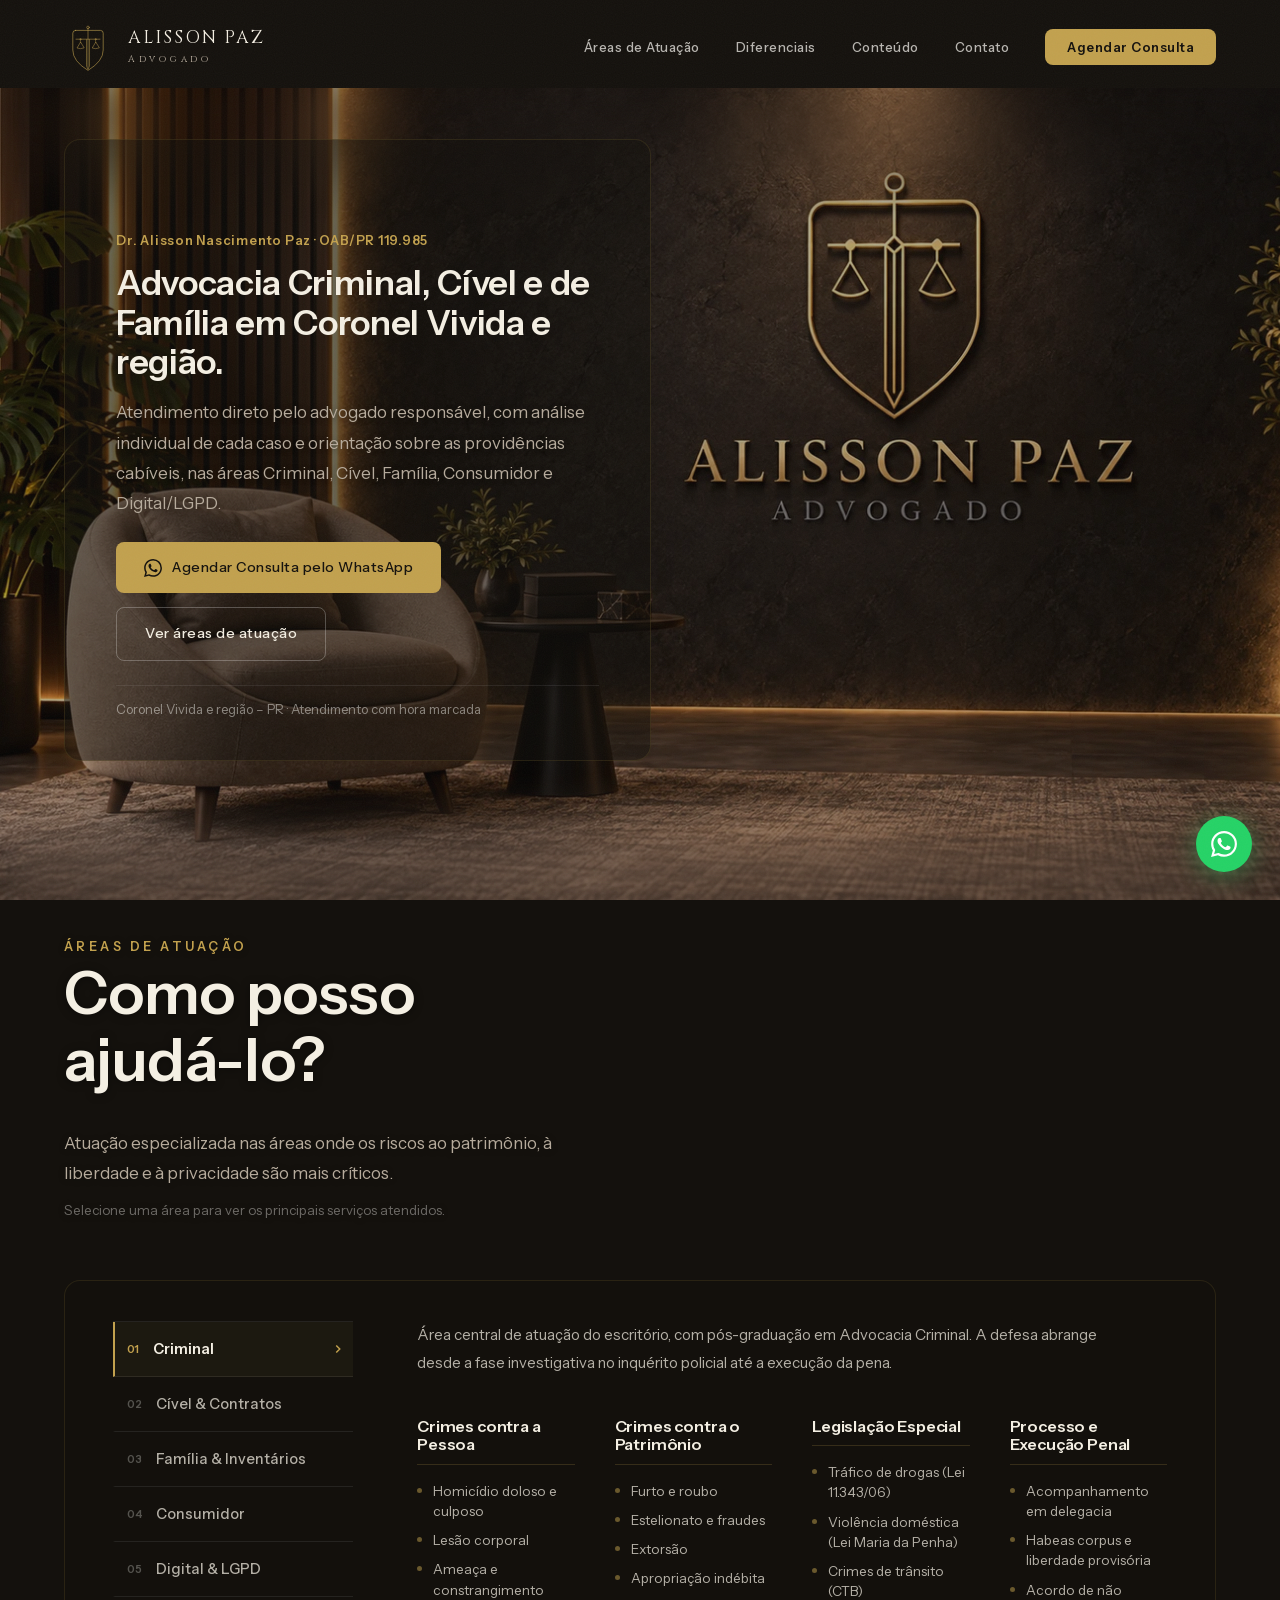
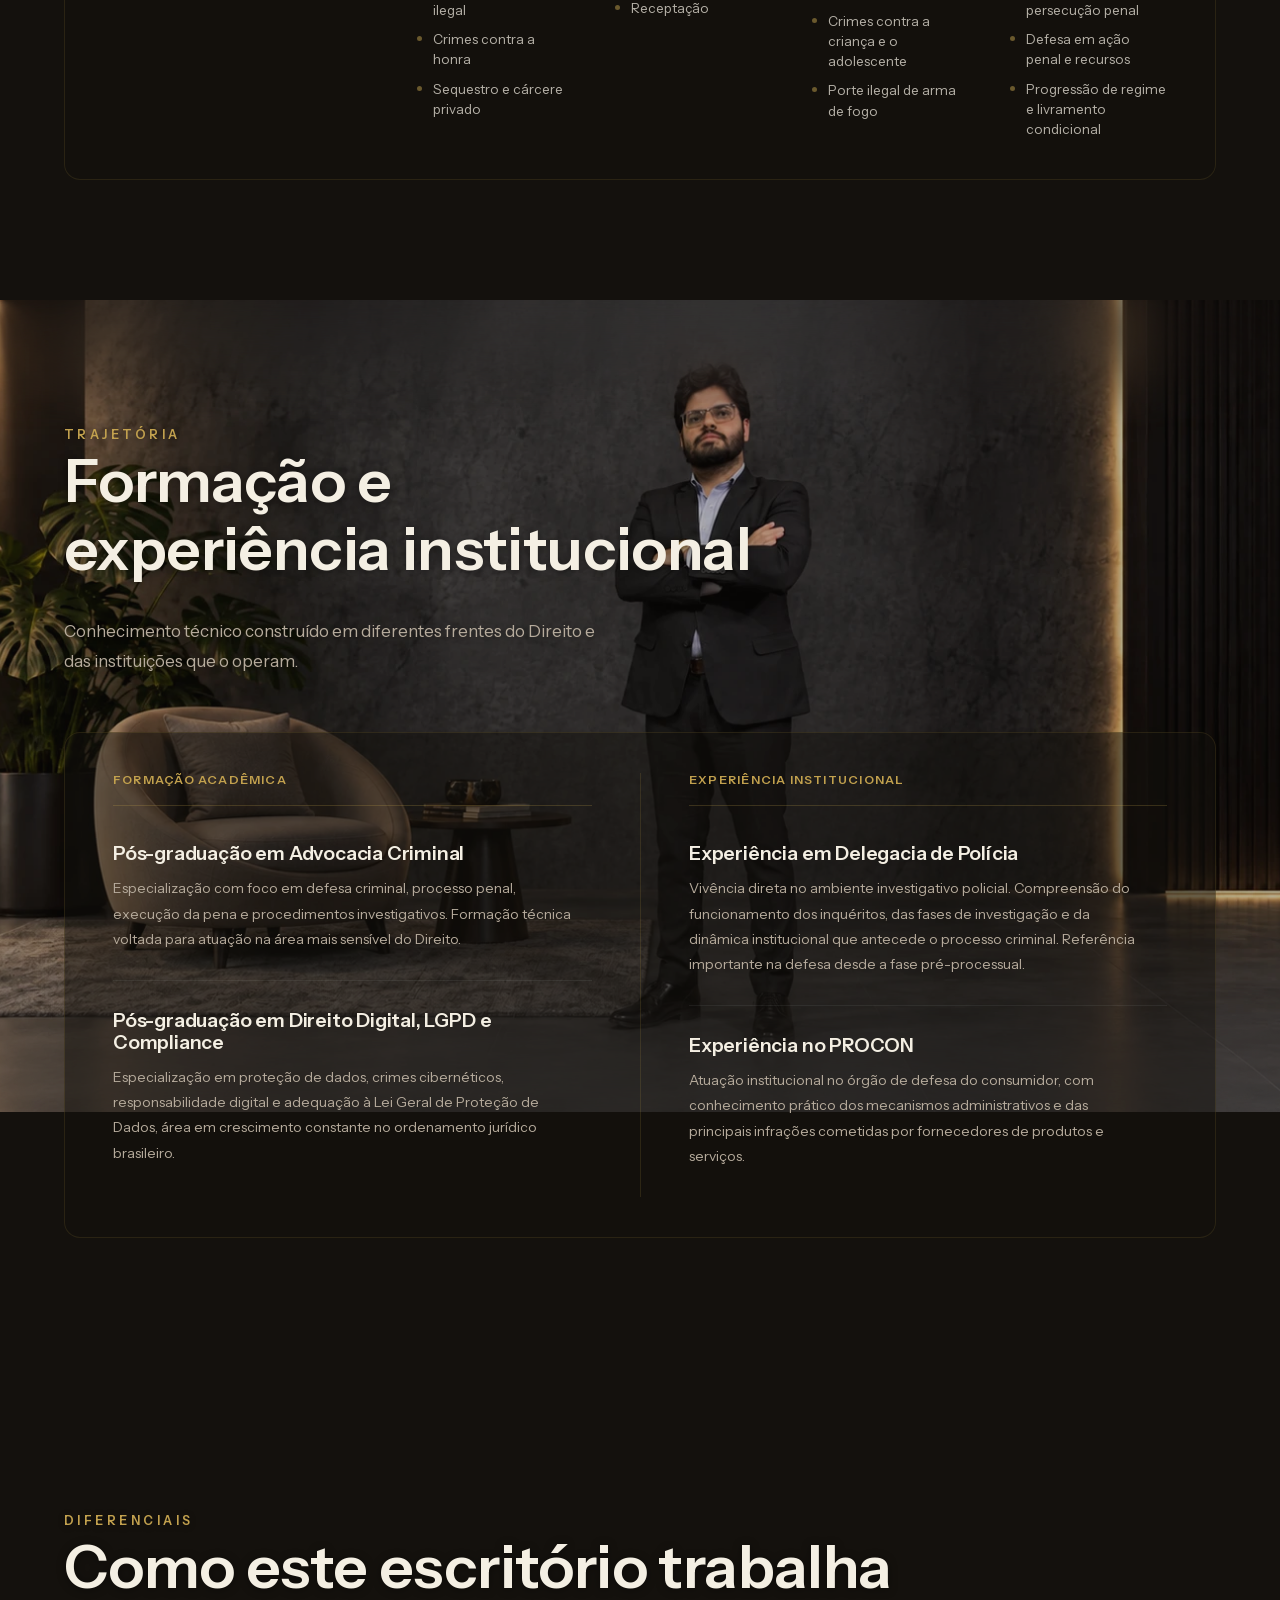
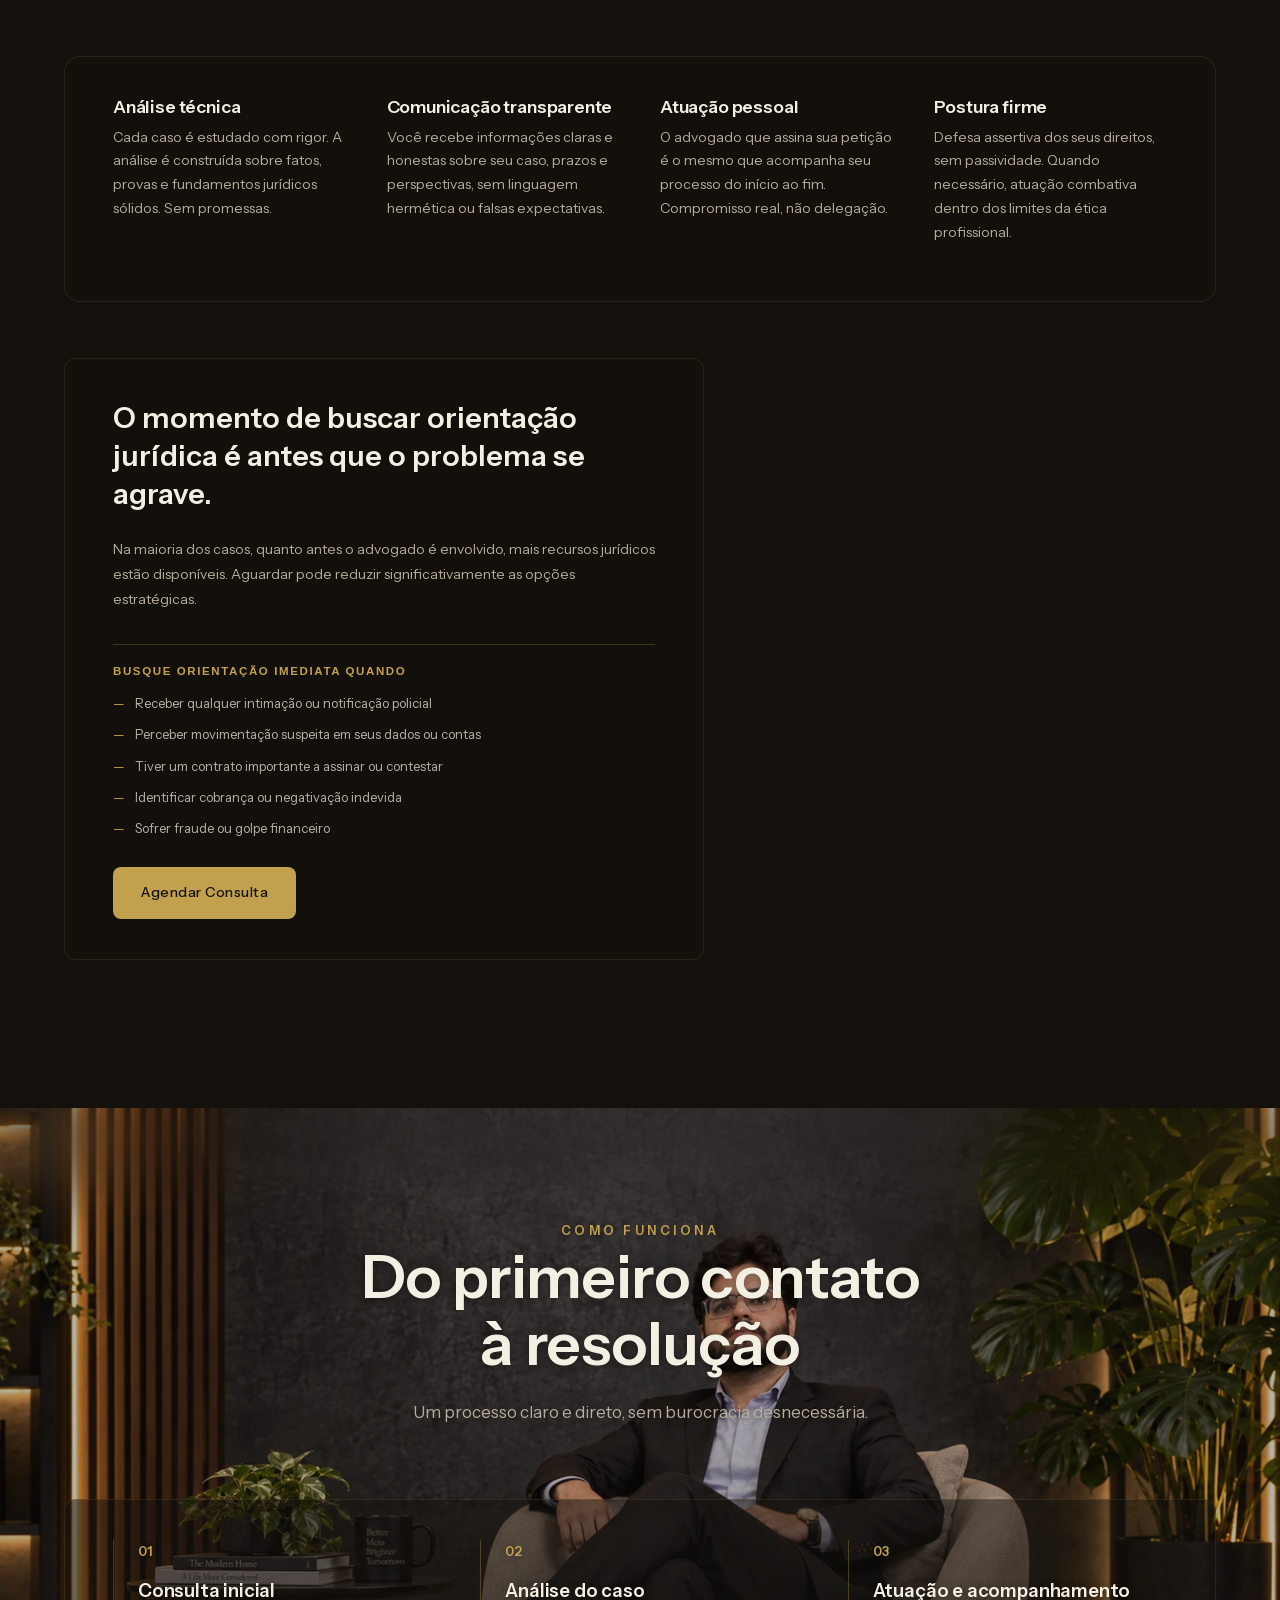
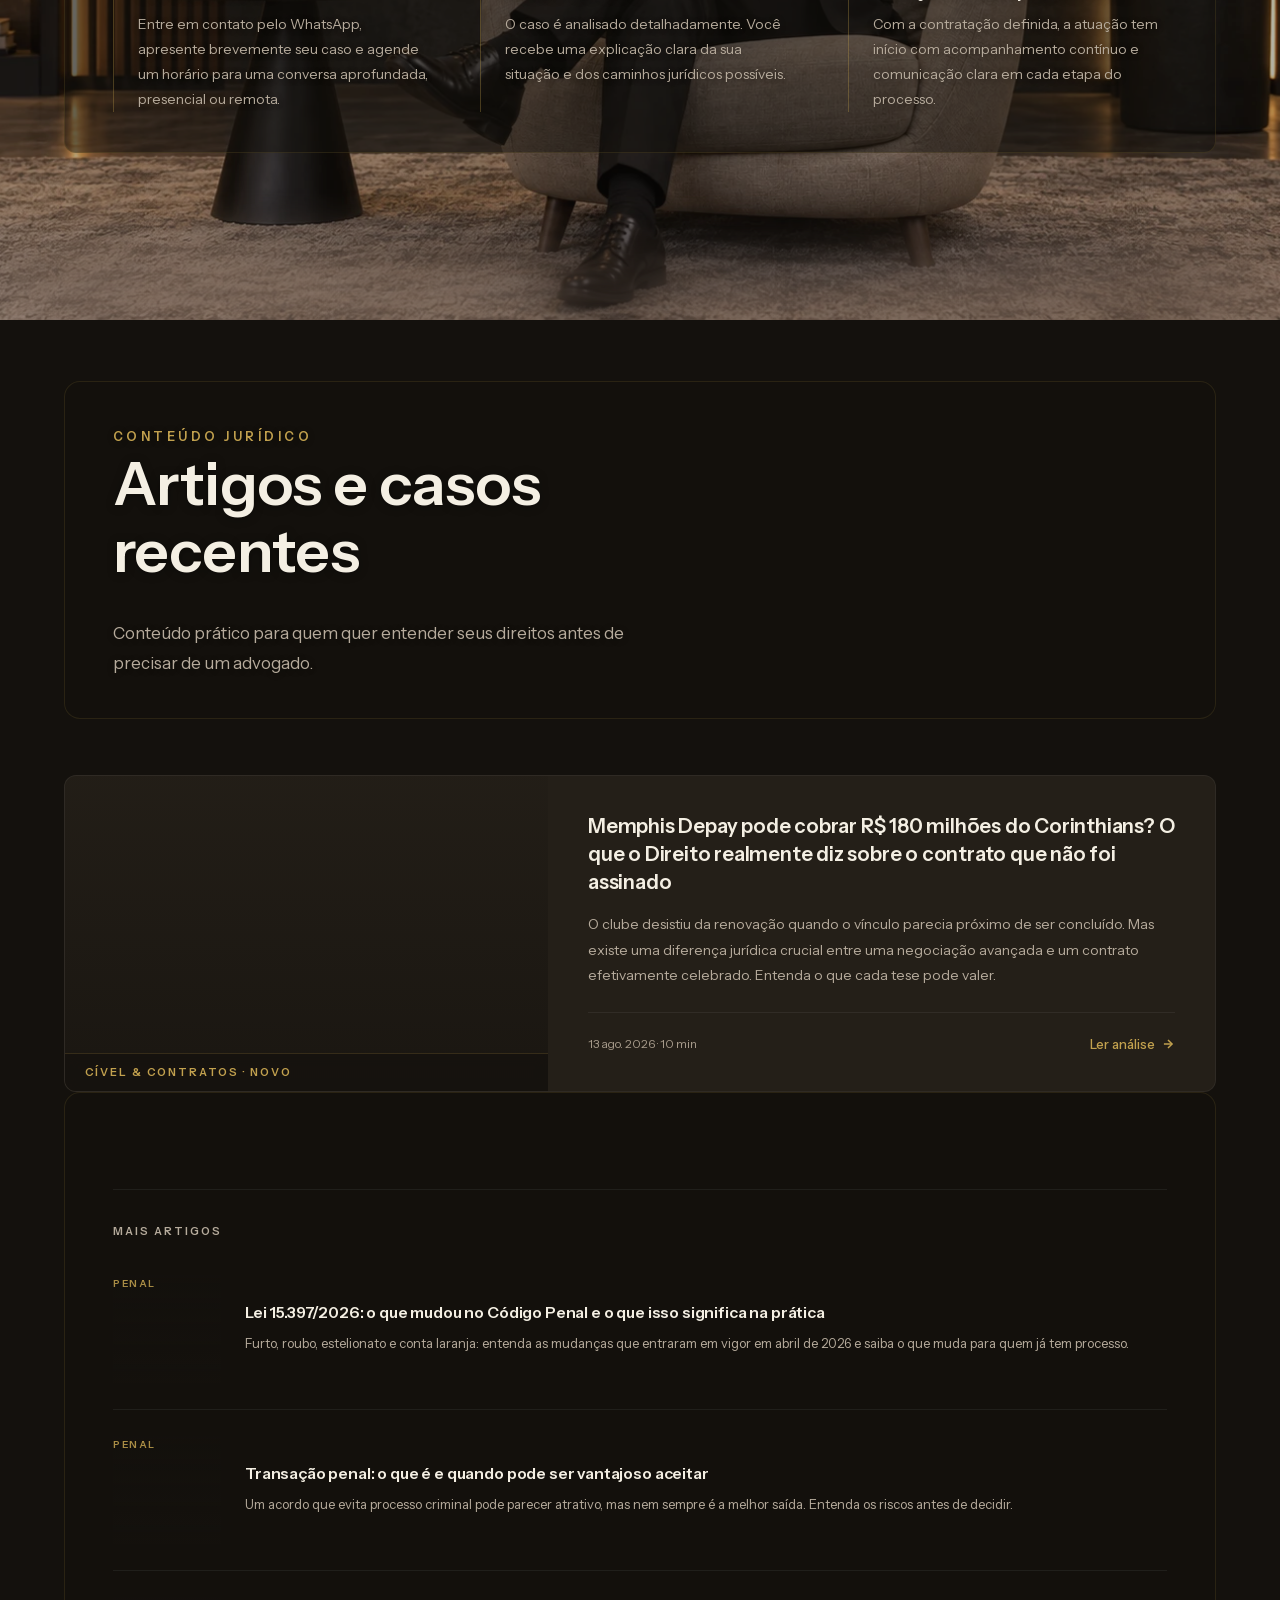
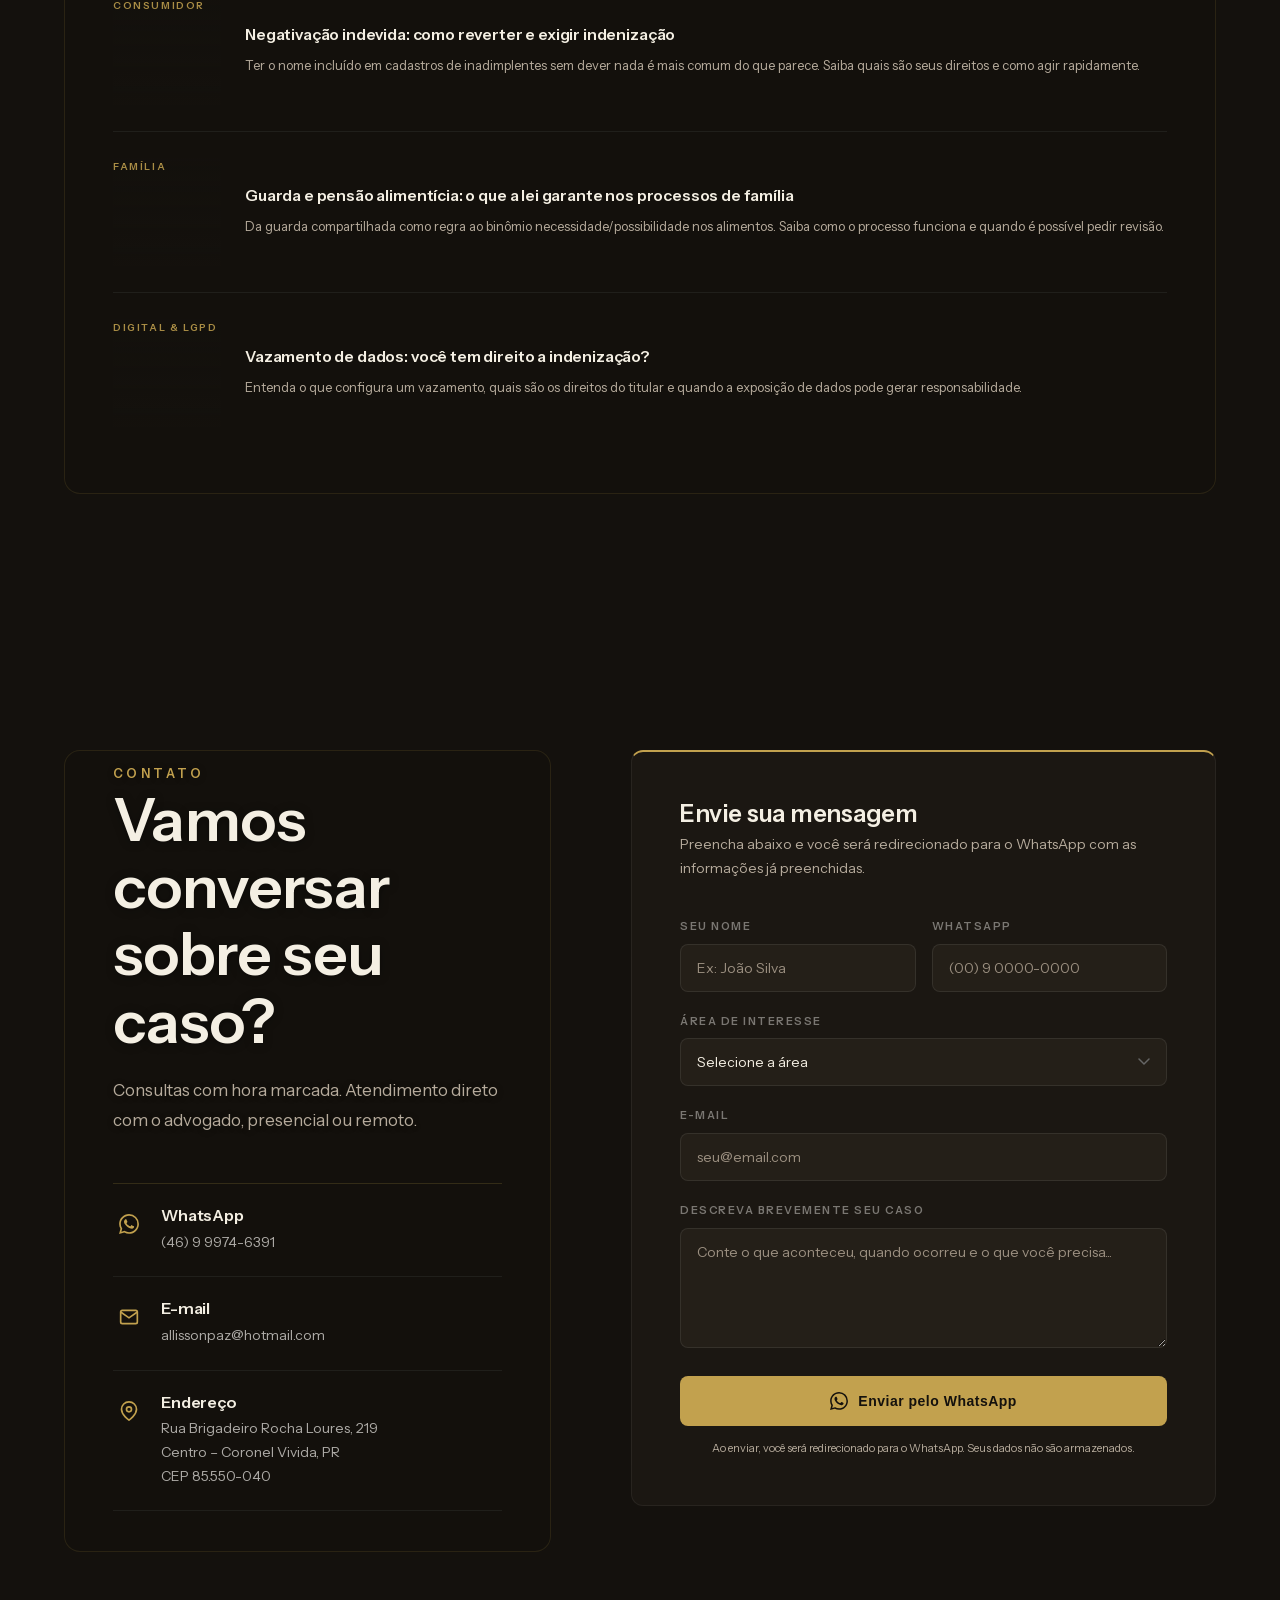
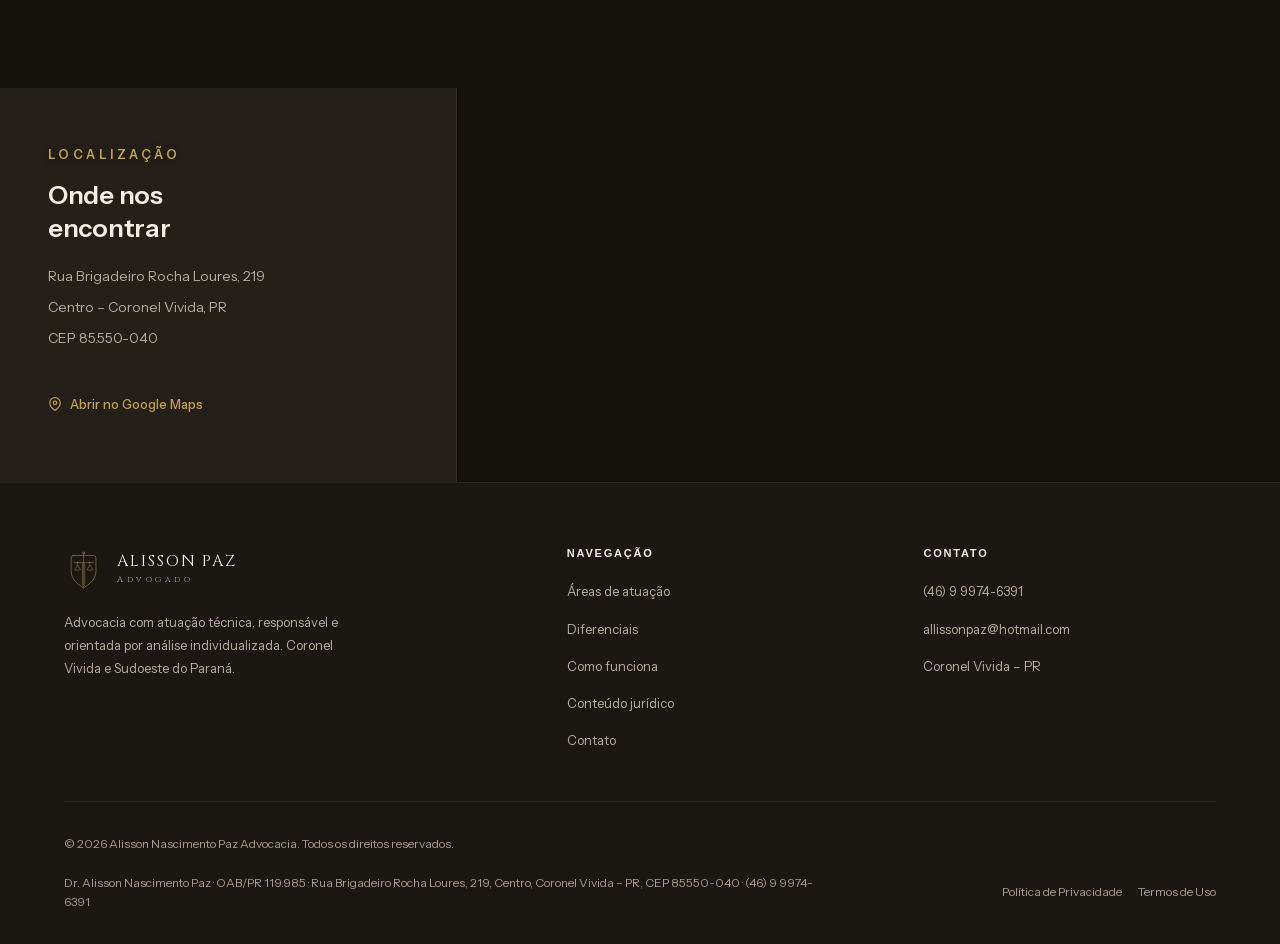
==== commit 3dfbcb63: "revert: restaura index.html (script inline alterado e bloqueado pela CSP) Co-Authored-By: Claude Son" ====
--- a/index.html
+++ b/index.html
@@ -1239,37 +1239,6 @@
     }
     .btn-submit:hover { background: var(--gold-lt); transform: translateY(-2px); }
 
-    .form-group[hidden] { display: none; }
-
-    .form-notice {
-      font-size: 12px;
-      line-height: 1.65;
-      color: var(--gray);
-      border-left: 2px solid var(--dark-4);
-      padding-left: 14px;
-      margin: 4px 0 14px;
-    }
-
-    .form-check {
-      display: flex;
-      align-items: flex-start;
-      gap: 10px;
-      font-size: 12px;
-      line-height: 1.55;
-      color: rgba(240,237,232,0.7);
-      cursor: pointer;
-      margin-bottom: 4px;
-    }
-    .form-check input {
-      flex: 0 0 auto;
-      width: 18px;
-      height: 18px;
-      margin: 1px 0 0;
-      accent-color: var(--gold);
-      cursor: pointer;
-    }
-    .form-check input:focus-visible { outline: 2px solid var(--gold); outline-offset: 2px; }
-
     .form-disclaimer {
       font-size: 11px;
       color: var(--gray);
@@ -2467,32 +2436,14 @@
               <option>Outro</option>
             </select>
           </div>
-          <div class="form-group" id="naturezaGroup" hidden>
-            <label for="natureza">Natureza da demanda</label>
-            <select id="natureza">
-              <option value="" disabled selected>Selecione a natureza</option>
-              <option>Prisão ou flagrante</option>
-              <option>Inquérito ou investigação</option>
-              <option>Processo criminal</option>
-              <option>Audiência</option>
-              <option>Execução penal</option>
-              <option>Violência doméstica</option>
-              <option>Outro</option>
-            </select>
-          </div>
           <div class="form-group">
             <label for="email">E-mail</label>
             <input type="email" id="email" name="email" placeholder="seu@email.com">
           </div>
           <div class="form-group">
             <label for="mensagem">Descreva brevemente seu caso</label>
-            <textarea id="mensagem" placeholder="Descreva resumidamente o que aconteceu e informe se existe alguma urgência, audiência ou prazo."></textarea>
-          </div>
-          <p class="form-notice" id="consultaAviso">O envio deste formulário destina-se ao contato inicial e à identificação da demanda. Orientações jurídicas, análise de documentos ou avaliação individualizada do caso poderão caracterizar consulta profissional, sujeita à cobrança de honorários conforme a complexidade.</p>
-          <label class="form-check" for="ciencia">
-            <input type="checkbox" id="ciencia" required aria-describedby="consultaAviso">
-            <span>Estou ciente de que orientações e análises jurídicas individualizadas poderão ser objeto de consulta profissional remunerada.</span>
-          </label>
+            <textarea id="mensagem" placeholder="Conte o que aconteceu, quando ocorreu e o que você precisa..."></textarea>
+          </div>
           <button type="submit" class="btn-submit">
             <svg width="18" height="18" viewBox="0 0 24 24" fill="currentColor"><path d="M17.472 14.382c-.297-.149-1.758-.867-2.03-.967-.273-.099-.471-.148-.67.15-.197.297-.767.966-.94 1.164-.173.199-.347.223-.644.075-.297-.15-1.255-.463-2.39-1.475-.883-.788-1.48-1.761-1.653-2.059-.173-.297-.018-.458.13-.606.134-.133.298-.347.446-.52.149-.174.198-.298.298-.497.099-.198.05-.371-.025-.52-.075-.149-.669-1.612-.916-2.207-.242-.579-.487-.5-.669-.51-.173-.008-.371-.01-.57-.01-.198 0-.52.074-.792.372-.272.297-1.04 1.016-1.04 2.479 0 1.462 1.065 2.875 1.213 3.074.149.198 2.096 3.2 5.077 4.487.709.306 1.262.489 1.694.625.712.227 1.36.195 1.871.118.571-.085 1.758-.719 2.006-1.413.248-.694.248-1.289.173-1.413-.074-.124-.272-.198-.57-.347m-5.421 7.403h-.004a9.87 9.87 0 01-5.031-1.378l-.361-.214-3.741.982.998-3.648-.235-.374a9.86 9.86 0 01-1.51-5.26c.001-5.45 4.436-9.884 9.888-9.884 2.64 0 5.122 1.03 6.988 2.898a9.825 9.825 0 012.893 6.994c-.003 5.45-4.437 9.884-9.885 9.884m8.413-18.297A11.815 11.815 0 0012.05 0C5.495 0 .16 5.335.157 11.892c0 2.096.547 4.142 1.588 5.945L.057 24l6.305-1.654a11.882 11.882 0 005.683 1.448h.005c6.554 0 11.89-5.335 11.893-11.893a11.821 11.821 0 00-3.48-8.413z"/></svg>
             Enviar pelo WhatsApp
@@ -2603,27 +2554,14 @@
 <script src="assets/site.js" defer></script>
 <script>
   // Contact form → WhatsApp
-  (function() {
-    const assunto  = document.getElementById('assunto');
-    const grupo    = document.getElementById('naturezaGroup');
-    const natureza = document.getElementById('natureza');
-    assunto.addEventListener('change', function() {
-      const penal = assunto.value === 'Direito Penal';
-      grupo.hidden = !penal;
-      natureza.required = penal;
-      if (!penal) natureza.selectedIndex = 0;
-    });
-  })();
   document.getElementById('contactForm').addEventListener('submit', function(e) {
     e.preventDefault();
     const nome     = document.getElementById('nome').value.trim();
     const telefone = document.getElementById('telefone').value.trim();
     const assunto  = document.getElementById('assunto').value;
     const mensagem = document.getElementById('mensagem').value.trim();
-    const natureza = document.getElementById('natureza').value;
     if (!nome || !telefone || !assunto) return;
-    if (!document.getElementById('ciencia').checked) return;
-    const texto = `Olá! Meu nome é *${nome}*.\n\n*Área:* ${assunto}${natureza ? '\n*Natureza:* ' + natureza : ''}\n*Telefone:* ${telefone}\n\n*Caso:*\n${mensagem || 'Gostaria de mais informações.'}`;
+    const texto = `Olá! Meu nome é *${nome}*.\n\n*Área:* ${assunto}\n*Telefone:* ${telefone}\n\n*Caso:*\n${mensagem || 'Gostaria de mais informações.'}`;
     sessionStorage.setItem('lead_form_submitted', '1');
     window.open('https://wa.me/5546999746391?text=' + encodeURIComponent(texto), '_blank');
     setTimeout(() => { window.location.href = 'obrigado.html'; }, 400);
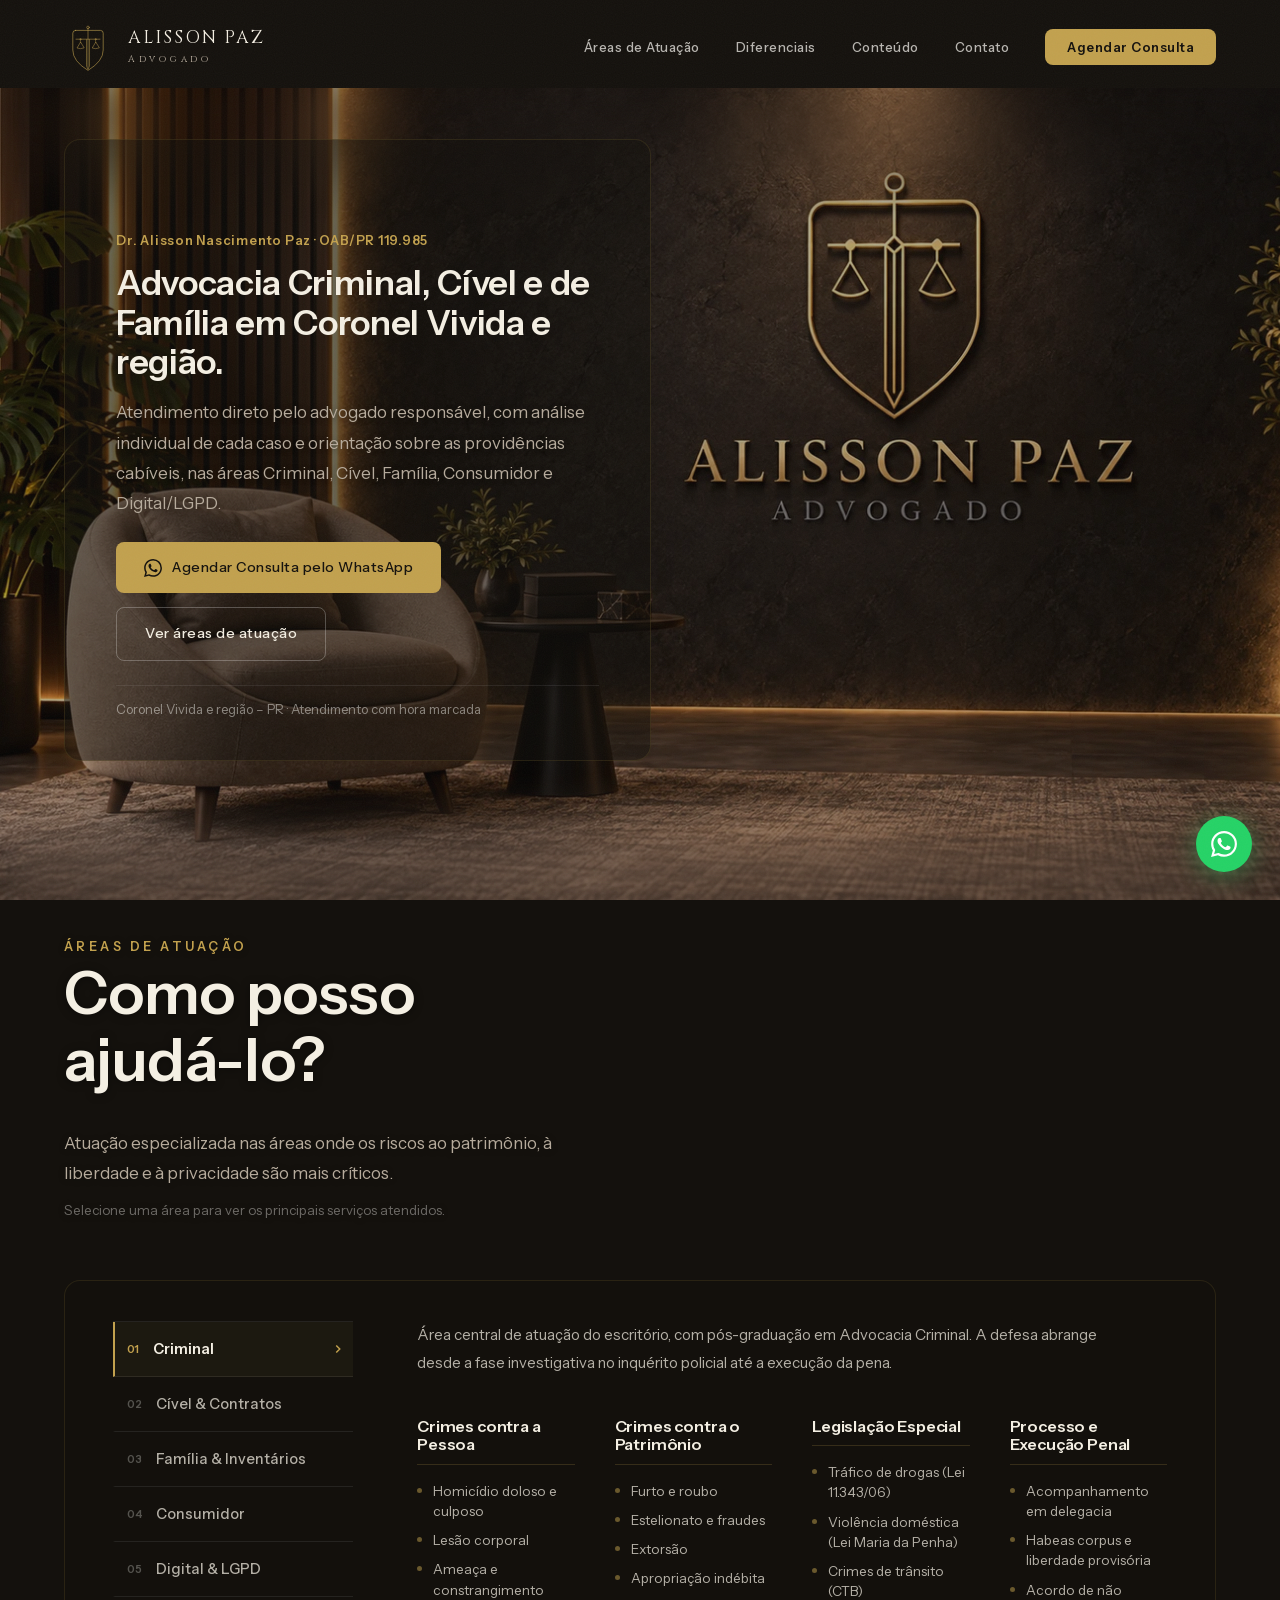
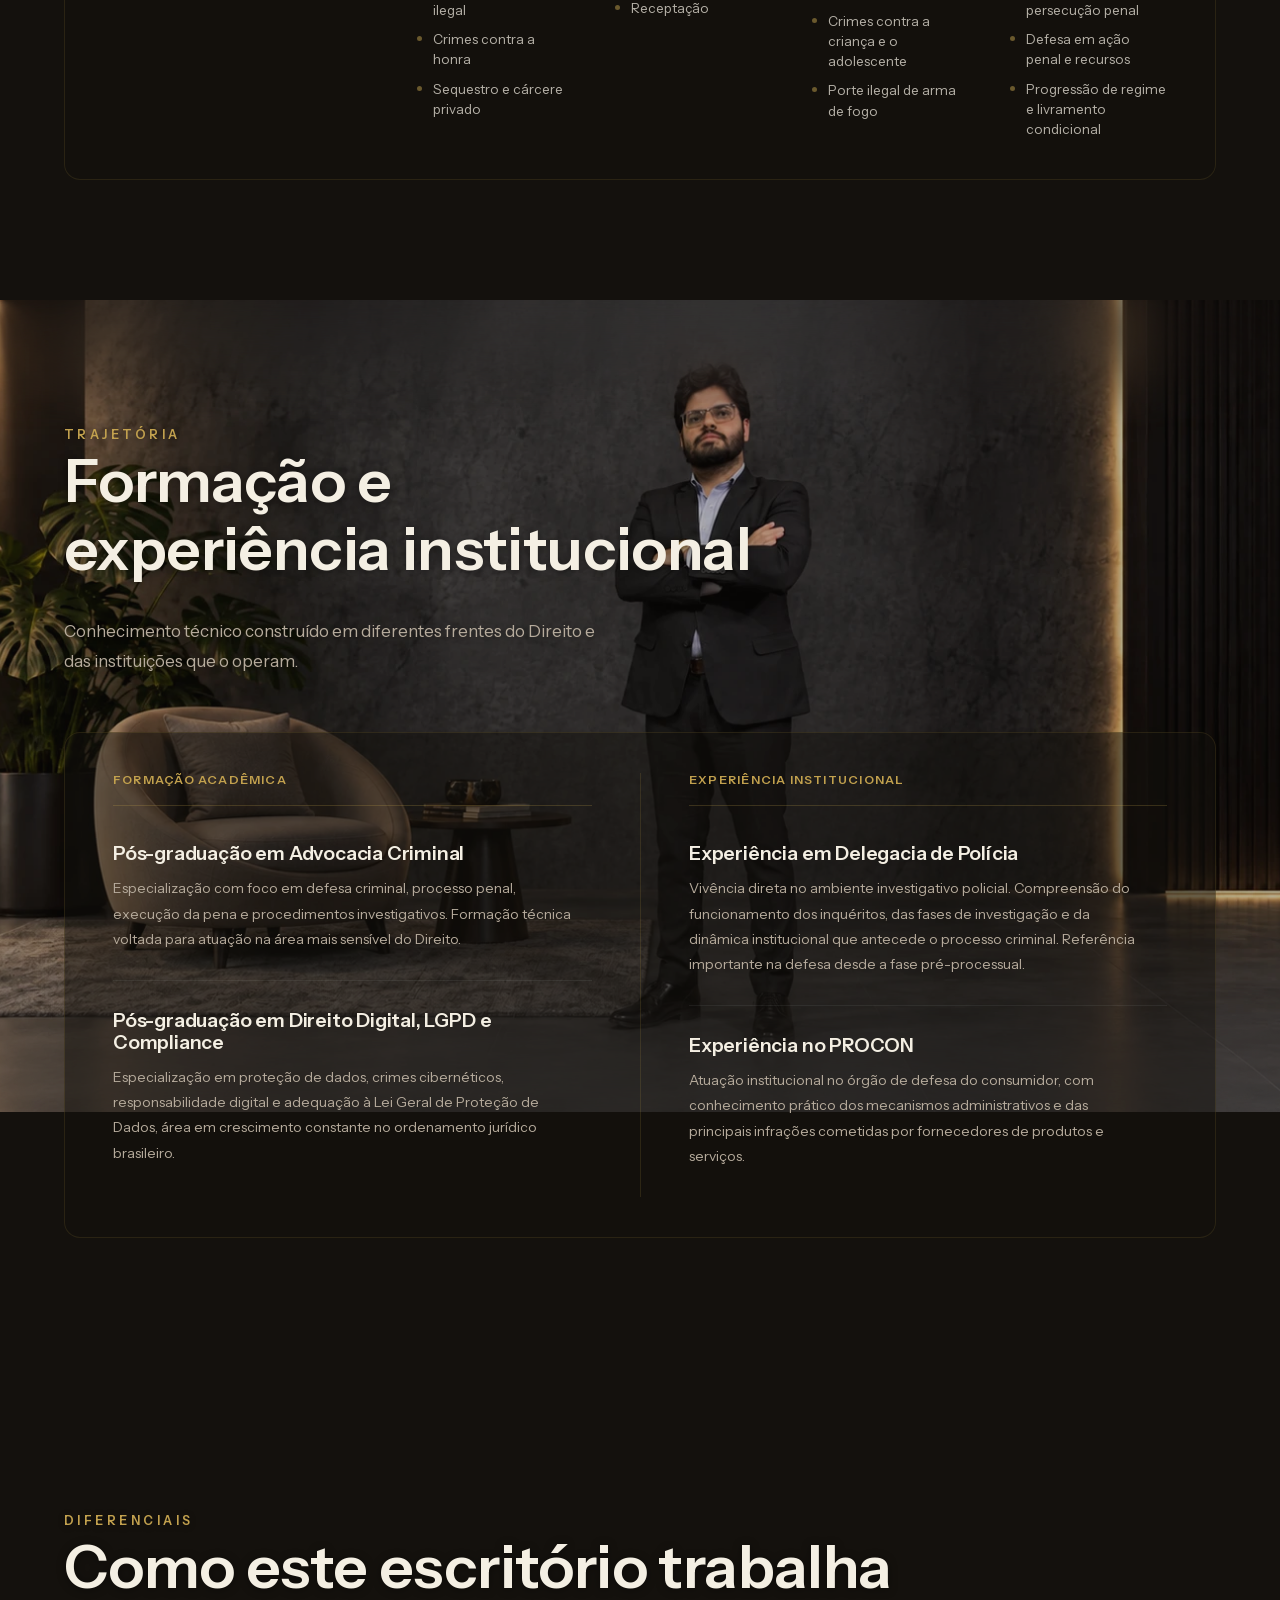
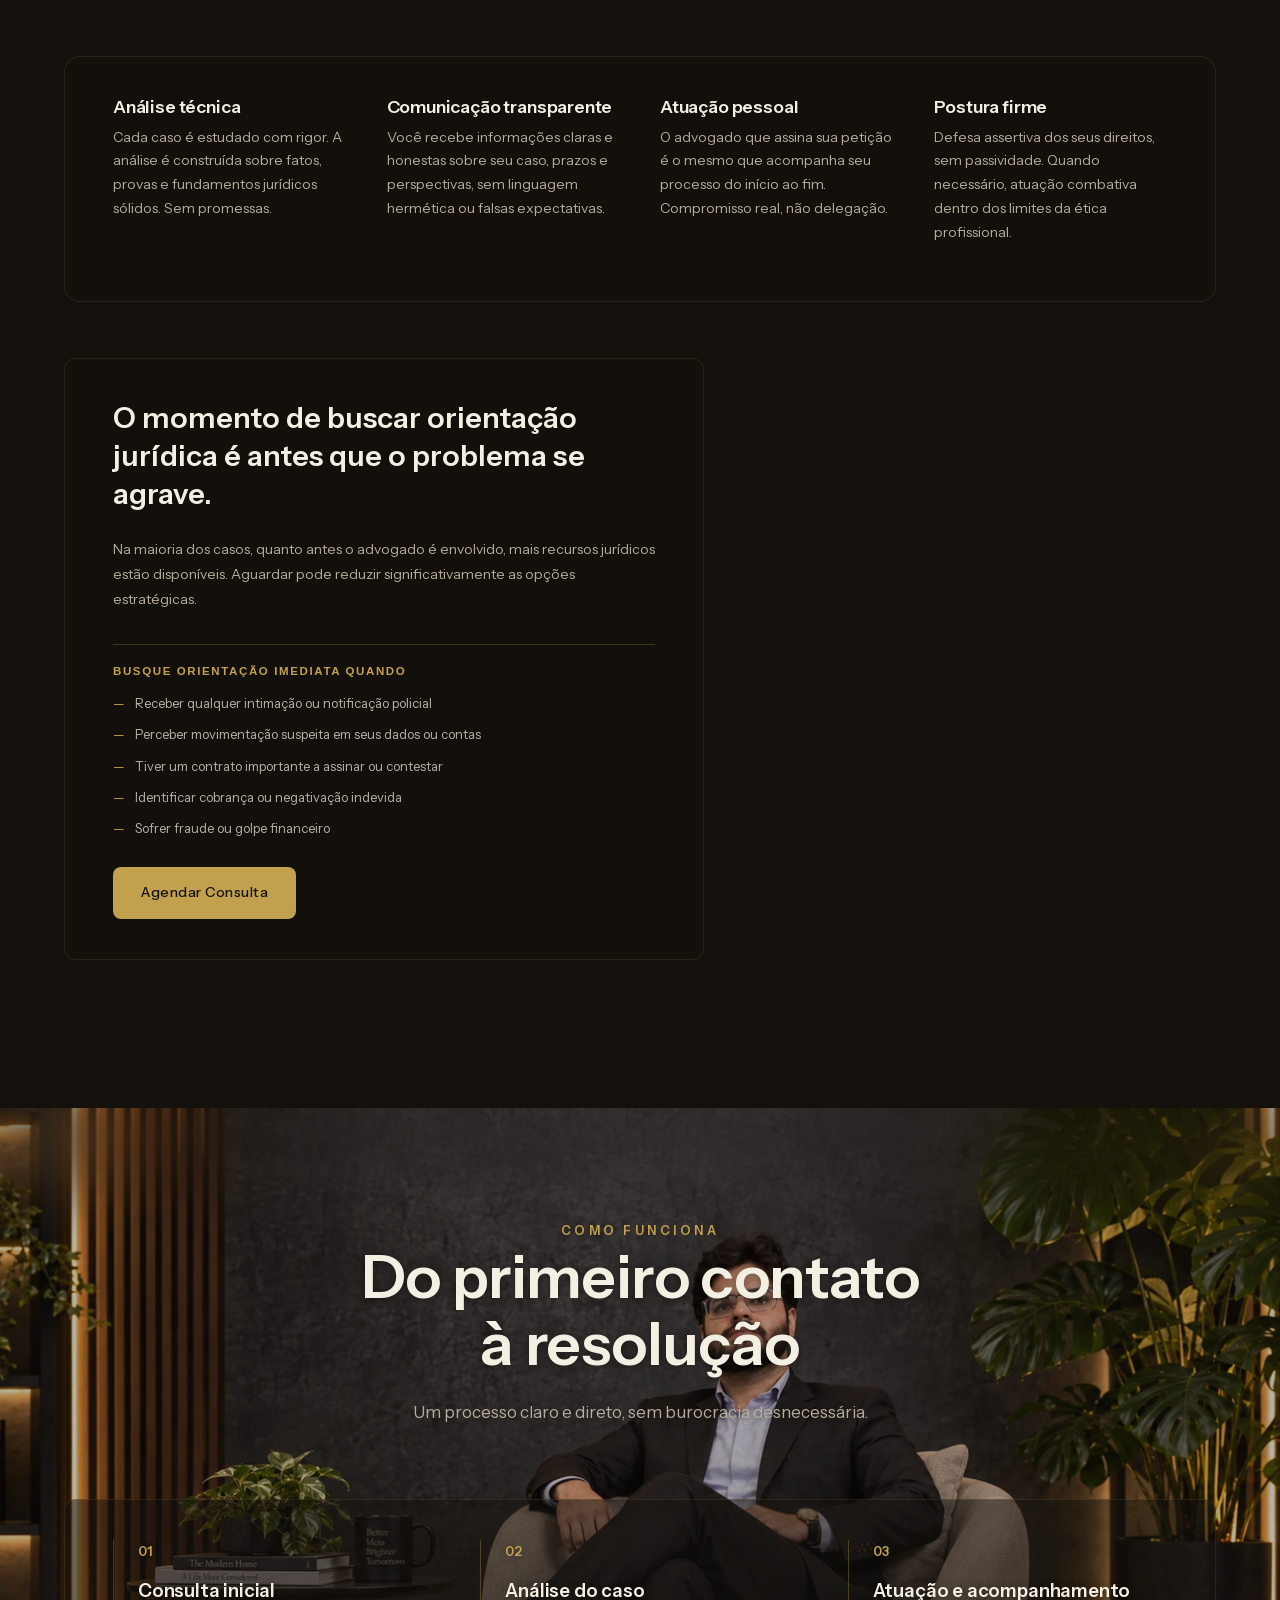
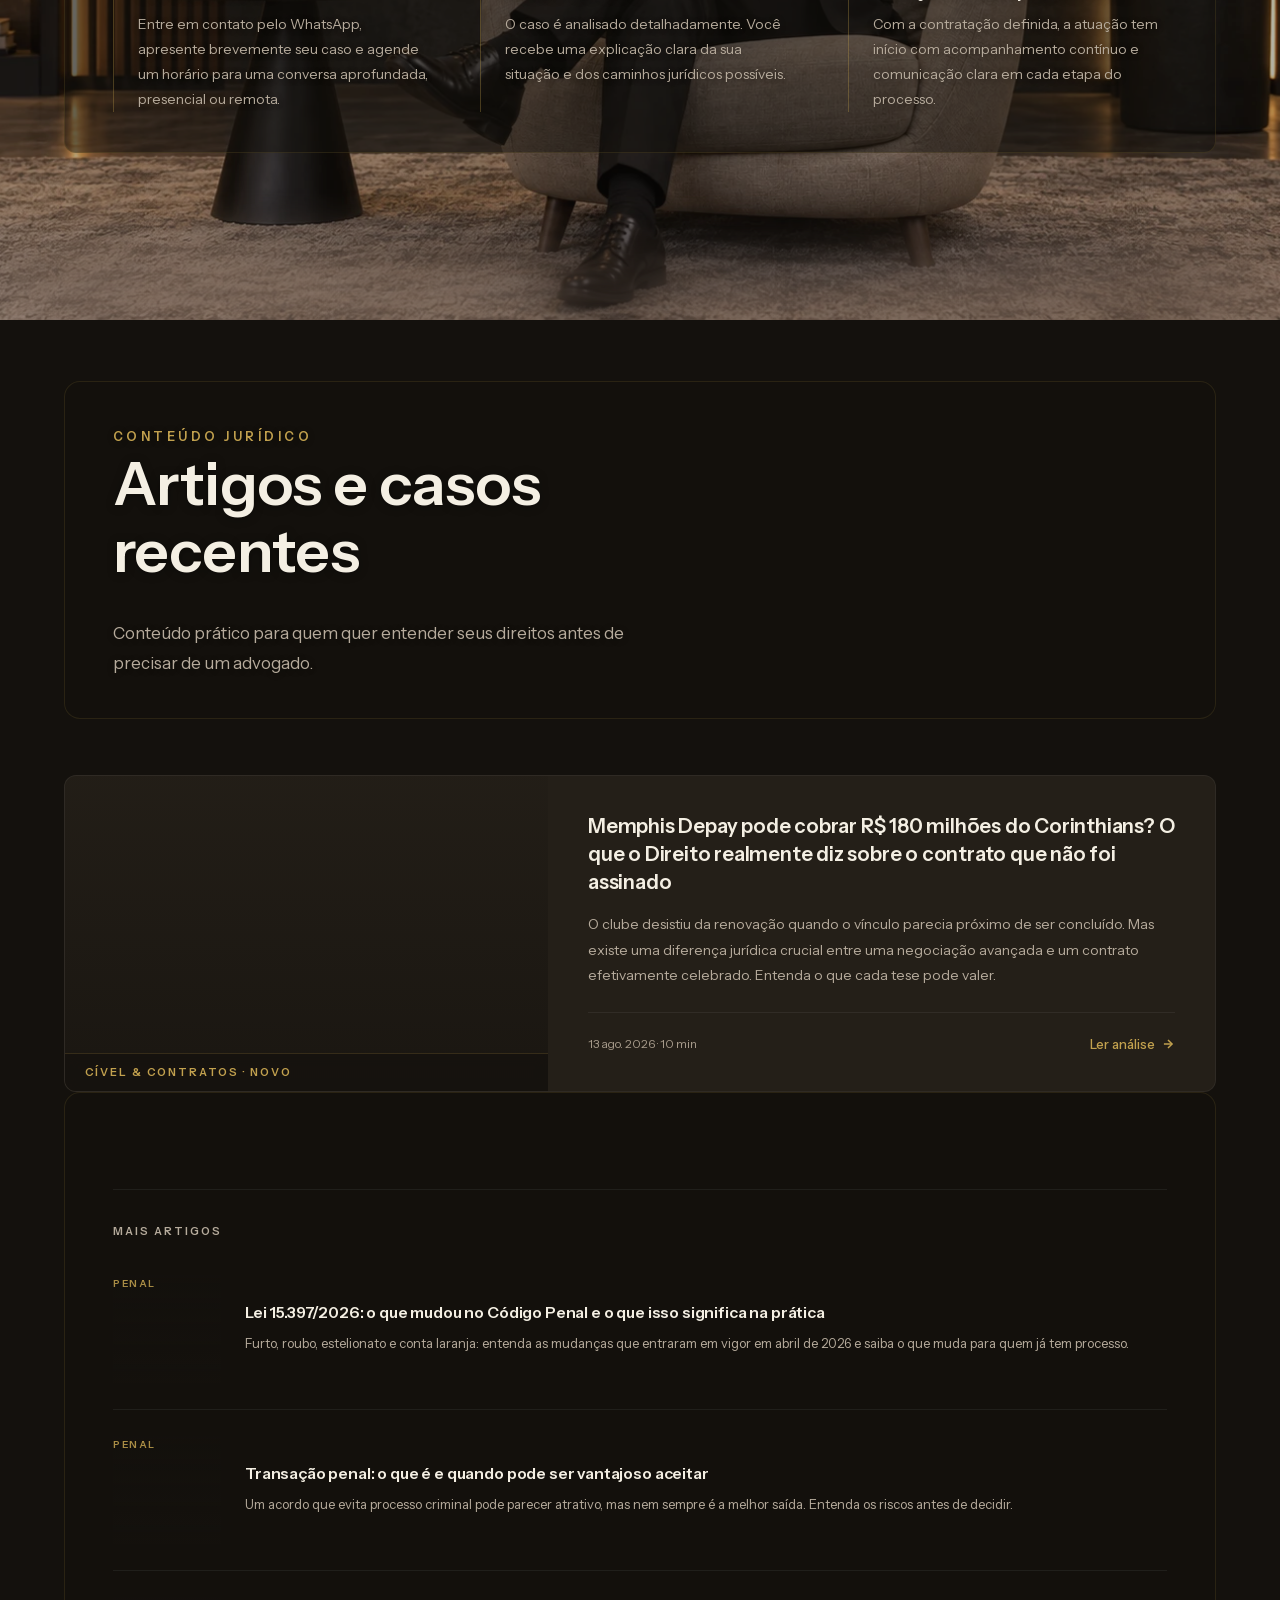
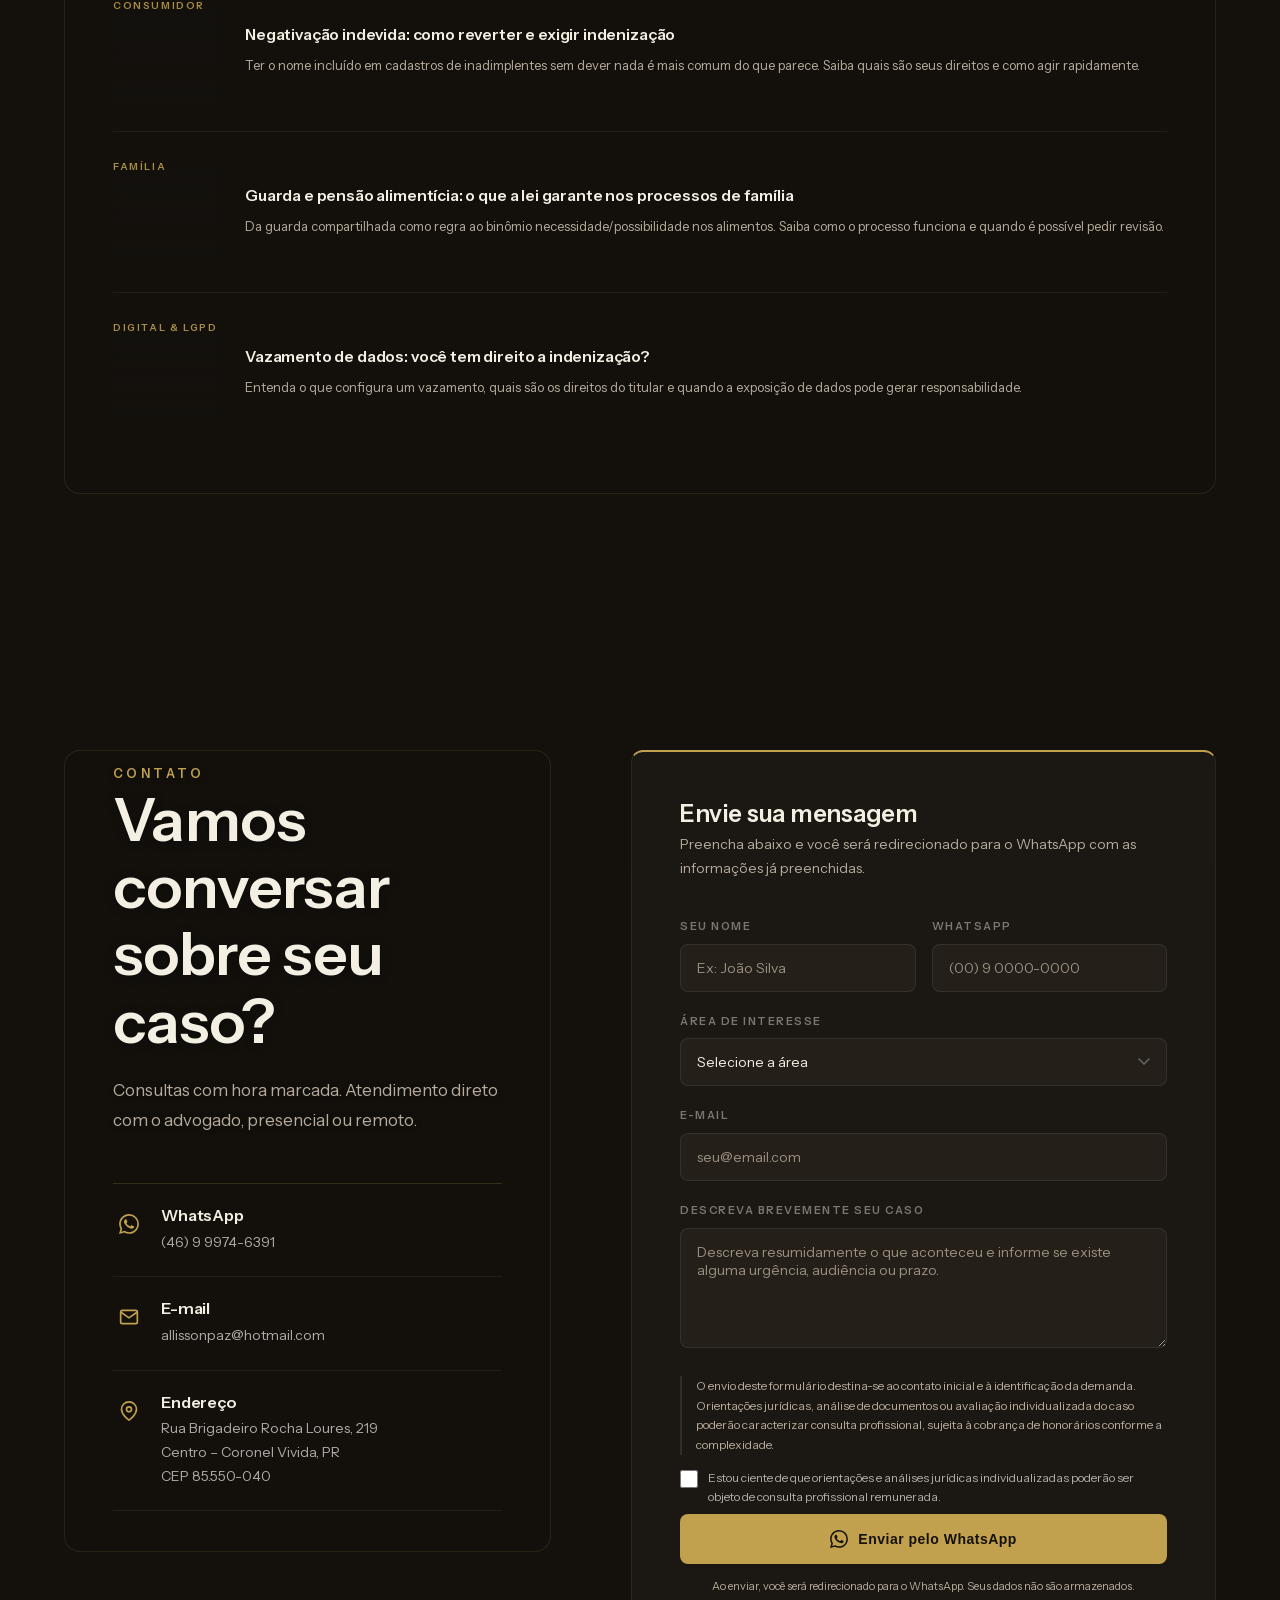
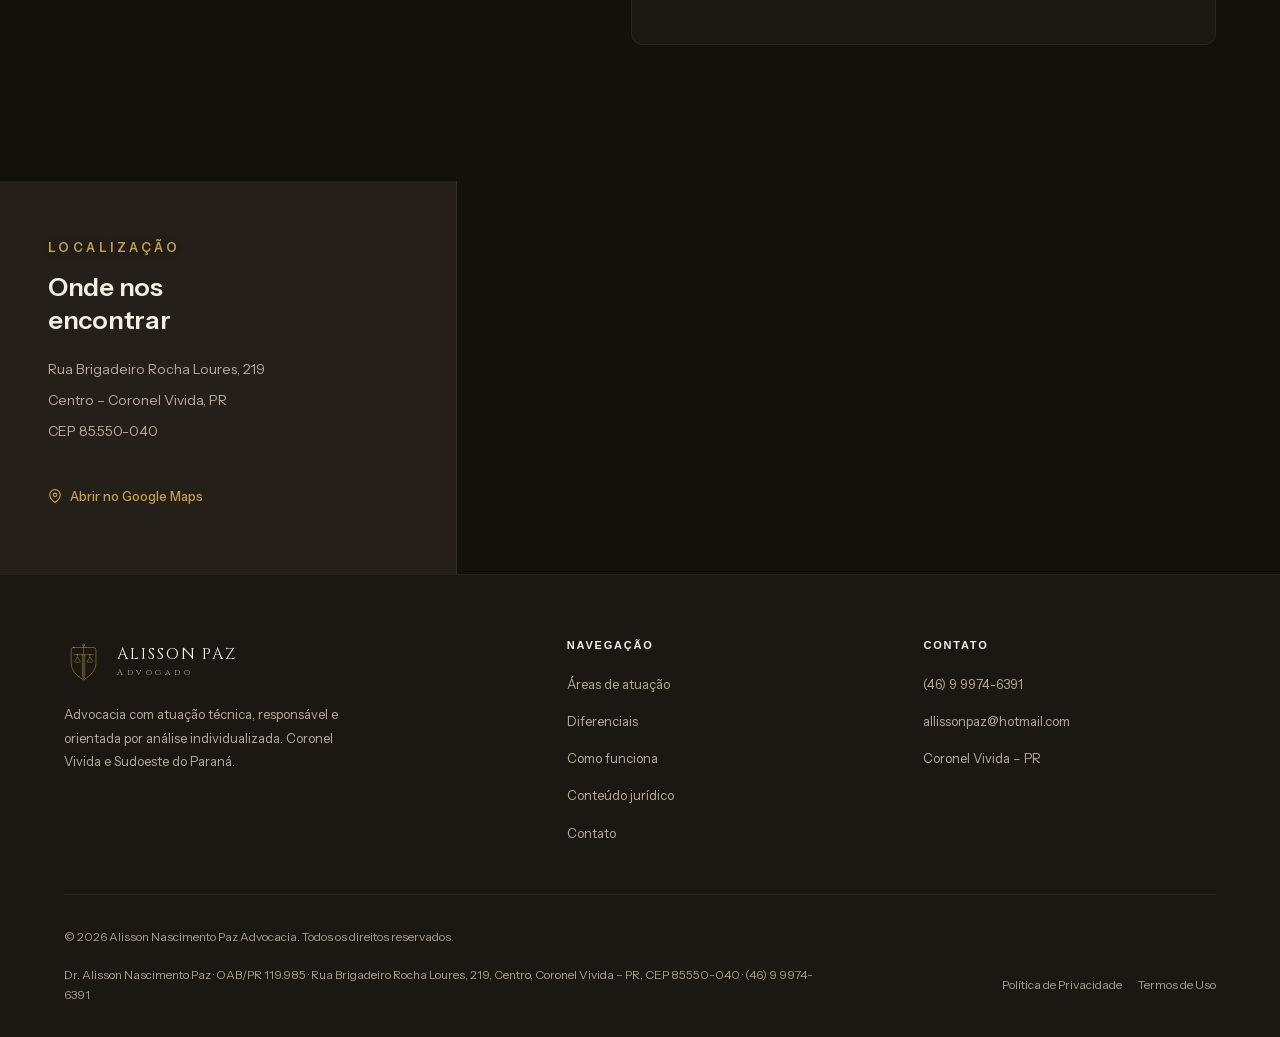
==== commit de2522d1: "feat(site): qualifica leads no formulario (logica movida para assets/site.js por causa da CSP) Co-Au" ====
--- a/index.html
+++ b/index.html
@@ -1239,6 +1239,37 @@
     }
     .btn-submit:hover { background: var(--gold-lt); transform: translateY(-2px); }
 
+    .form-group[hidden] { display: none; }
+
+    .form-notice {
+      font-size: 12px;
+      line-height: 1.65;
+      color: var(--gray);
+      border-left: 2px solid var(--dark-4);
+      padding-left: 14px;
+      margin: 4px 0 14px;
+    }
+
+    .form-check {
+      display: flex;
+      align-items: flex-start;
+      gap: 10px;
+      font-size: 12px;
+      line-height: 1.55;
+      color: rgba(240,237,232,0.7);
+      cursor: pointer;
+      margin-bottom: 4px;
+    }
+    .form-check input {
+      flex: 0 0 auto;
+      width: 18px;
+      height: 18px;
+      margin: 1px 0 0;
+      accent-color: var(--gold);
+      cursor: pointer;
+    }
+    .form-check input:focus-visible { outline: 2px solid var(--gold); outline-offset: 2px; }
+
     .form-disclaimer {
       font-size: 11px;
       color: var(--gray);
@@ -2436,14 +2467,32 @@
               <option>Outro</option>
             </select>
           </div>
+          <div class="form-group" id="naturezaGroup" hidden>
+            <label for="natureza">Natureza da demanda</label>
+            <select id="natureza">
+              <option value="" disabled selected>Selecione a natureza</option>
+              <option>Prisão ou flagrante</option>
+              <option>Inquérito ou investigação</option>
+              <option>Processo criminal</option>
+              <option>Audiência</option>
+              <option>Execução penal</option>
+              <option>Violência doméstica</option>
+              <option>Outro</option>
+            </select>
+          </div>
           <div class="form-group">
             <label for="email">E-mail</label>
             <input type="email" id="email" name="email" placeholder="seu@email.com">
           </div>
           <div class="form-group">
             <label for="mensagem">Descreva brevemente seu caso</label>
-            <textarea id="mensagem" placeholder="Conte o que aconteceu, quando ocorreu e o que você precisa..."></textarea>
-          </div>
+            <textarea id="mensagem" placeholder="Descreva resumidamente o que aconteceu e informe se existe alguma urgência, audiência ou prazo."></textarea>
+          </div>
+          <p class="form-notice" id="consultaAviso">O envio deste formulário destina-se ao contato inicial e à identificação da demanda. Orientações jurídicas, análise de documentos ou avaliação individualizada do caso poderão caracterizar consulta profissional, sujeita à cobrança de honorários conforme a complexidade.</p>
+          <label class="form-check" for="ciencia">
+            <input type="checkbox" id="ciencia" required aria-describedby="consultaAviso">
+            <span>Estou ciente de que orientações e análises jurídicas individualizadas poderão ser objeto de consulta profissional remunerada.</span>
+          </label>
           <button type="submit" class="btn-submit">
             <svg width="18" height="18" viewBox="0 0 24 24" fill="currentColor"><path d="M17.472 14.382c-.297-.149-1.758-.867-2.03-.967-.273-.099-.471-.148-.67.15-.197.297-.767.966-.94 1.164-.173.199-.347.223-.644.075-.297-.15-1.255-.463-2.39-1.475-.883-.788-1.48-1.761-1.653-2.059-.173-.297-.018-.458.13-.606.134-.133.298-.347.446-.52.149-.174.198-.298.298-.497.099-.198.05-.371-.025-.52-.075-.149-.669-1.612-.916-2.207-.242-.579-.487-.5-.669-.51-.173-.008-.371-.01-.57-.01-.198 0-.52.074-.792.372-.272.297-1.04 1.016-1.04 2.479 0 1.462 1.065 2.875 1.213 3.074.149.198 2.096 3.2 5.077 4.487.709.306 1.262.489 1.694.625.712.227 1.36.195 1.871.118.571-.085 1.758-.719 2.006-1.413.248-.694.248-1.289.173-1.413-.074-.124-.272-.198-.57-.347m-5.421 7.403h-.004a9.87 9.87 0 01-5.031-1.378l-.361-.214-3.741.982.998-3.648-.235-.374a9.86 9.86 0 01-1.51-5.26c.001-5.45 4.436-9.884 9.888-9.884 2.64 0 5.122 1.03 6.988 2.898a9.825 9.825 0 012.893 6.994c-.003 5.45-4.437 9.884-9.885 9.884m8.413-18.297A11.815 11.815 0 0012.05 0C5.495 0 .16 5.335.157 11.892c0 2.096.547 4.142 1.588 5.945L.057 24l6.305-1.654a11.882 11.882 0 005.683 1.448h.005c6.554 0 11.89-5.335 11.893-11.893a11.821 11.821 0 00-3.48-8.413z"/></svg>
             Enviar pelo WhatsApp
@@ -2552,21 +2601,6 @@
 </div>
 
 <script src="assets/site.js" defer></script>
-<script>
-  // Contact form → WhatsApp
-  document.getElementById('contactForm').addEventListener('submit', function(e) {
-    e.preventDefault();
-    const nome     = document.getElementById('nome').value.trim();
-    const telefone = document.getElementById('telefone').value.trim();
-    const assunto  = document.getElementById('assunto').value;
-    const mensagem = document.getElementById('mensagem').value.trim();
-    if (!nome || !telefone || !assunto) return;
-    const texto = `Olá! Meu nome é *${nome}*.\n\n*Área:* ${assunto}\n*Telefone:* ${telefone}\n\n*Caso:*\n${mensagem || 'Gostaria de mais informações.'}`;
-    sessionStorage.setItem('lead_form_submitted', '1');
-    window.open('https://wa.me/5546999746391?text=' + encodeURIComponent(texto), '_blank');
-    setTimeout(() => { window.location.href = 'obrigado.html'; }, 400);
-  });
-</script>
 
 </body>
 </html>
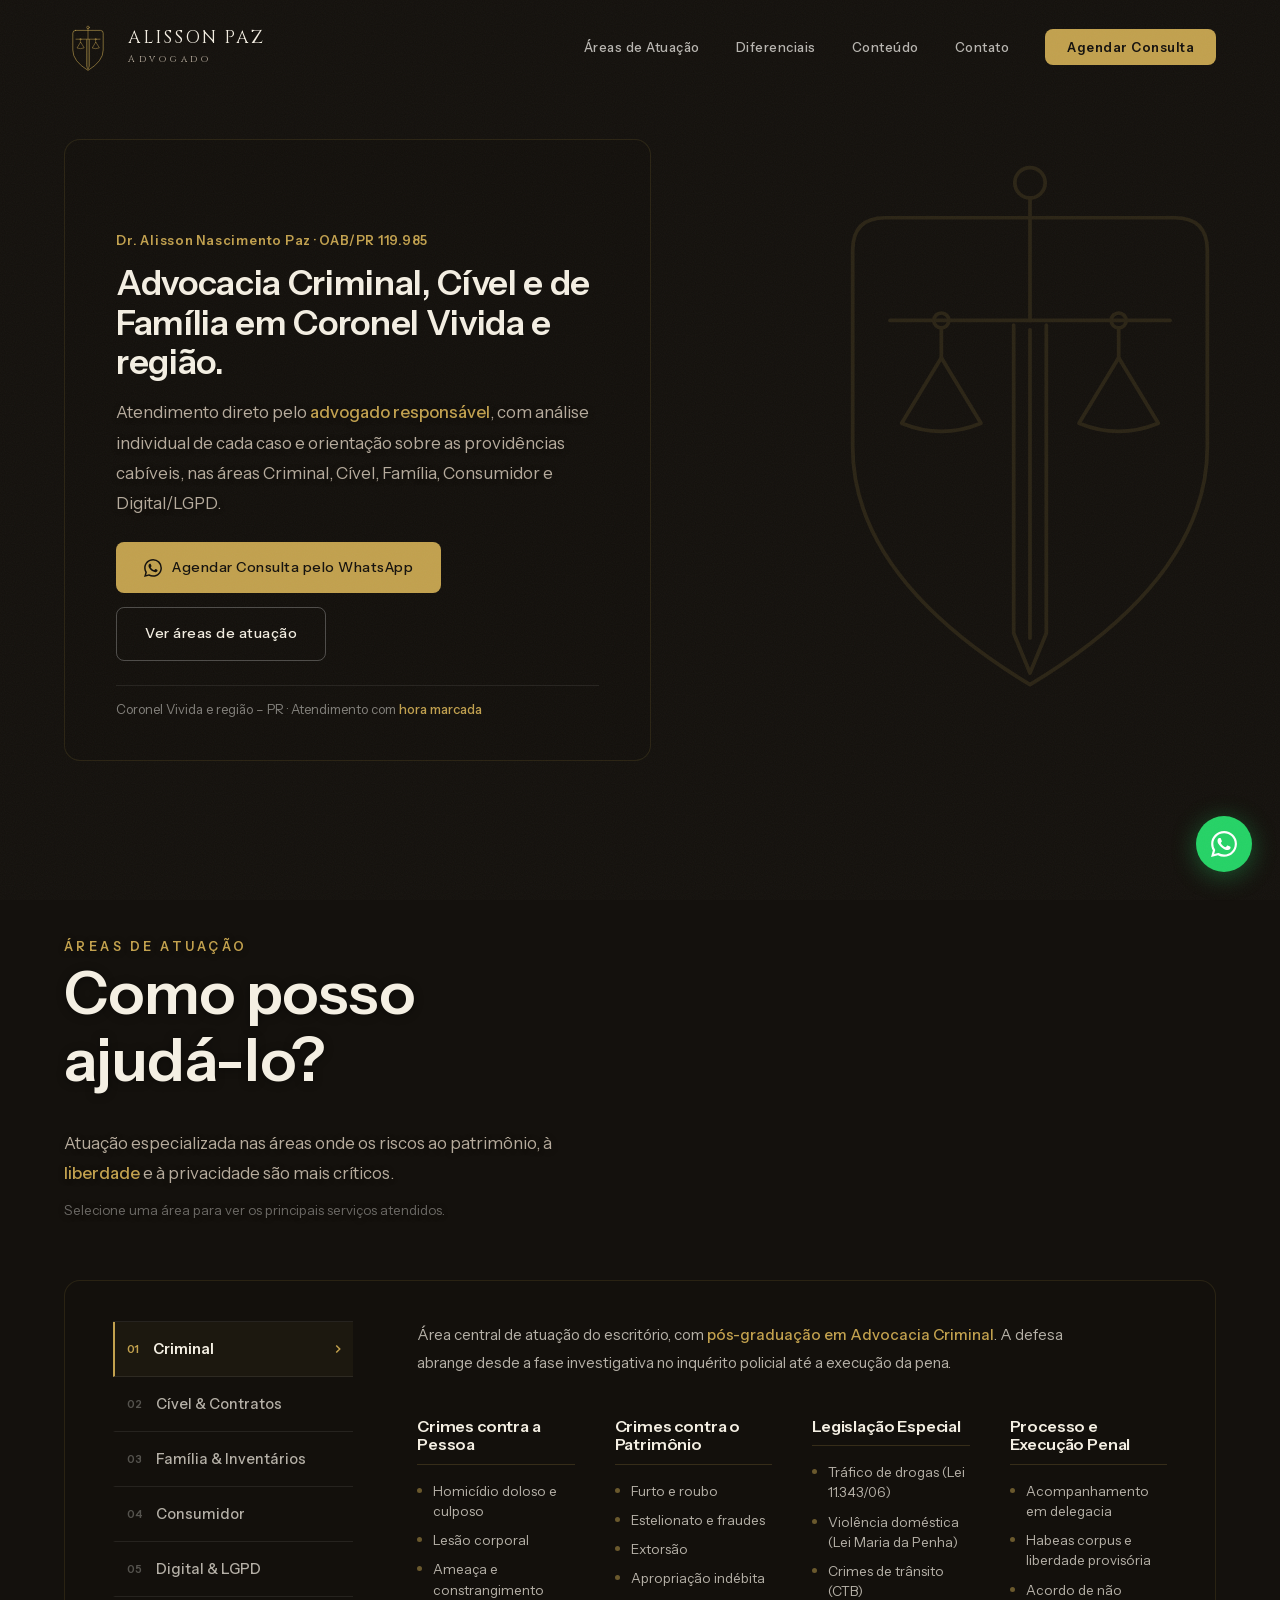
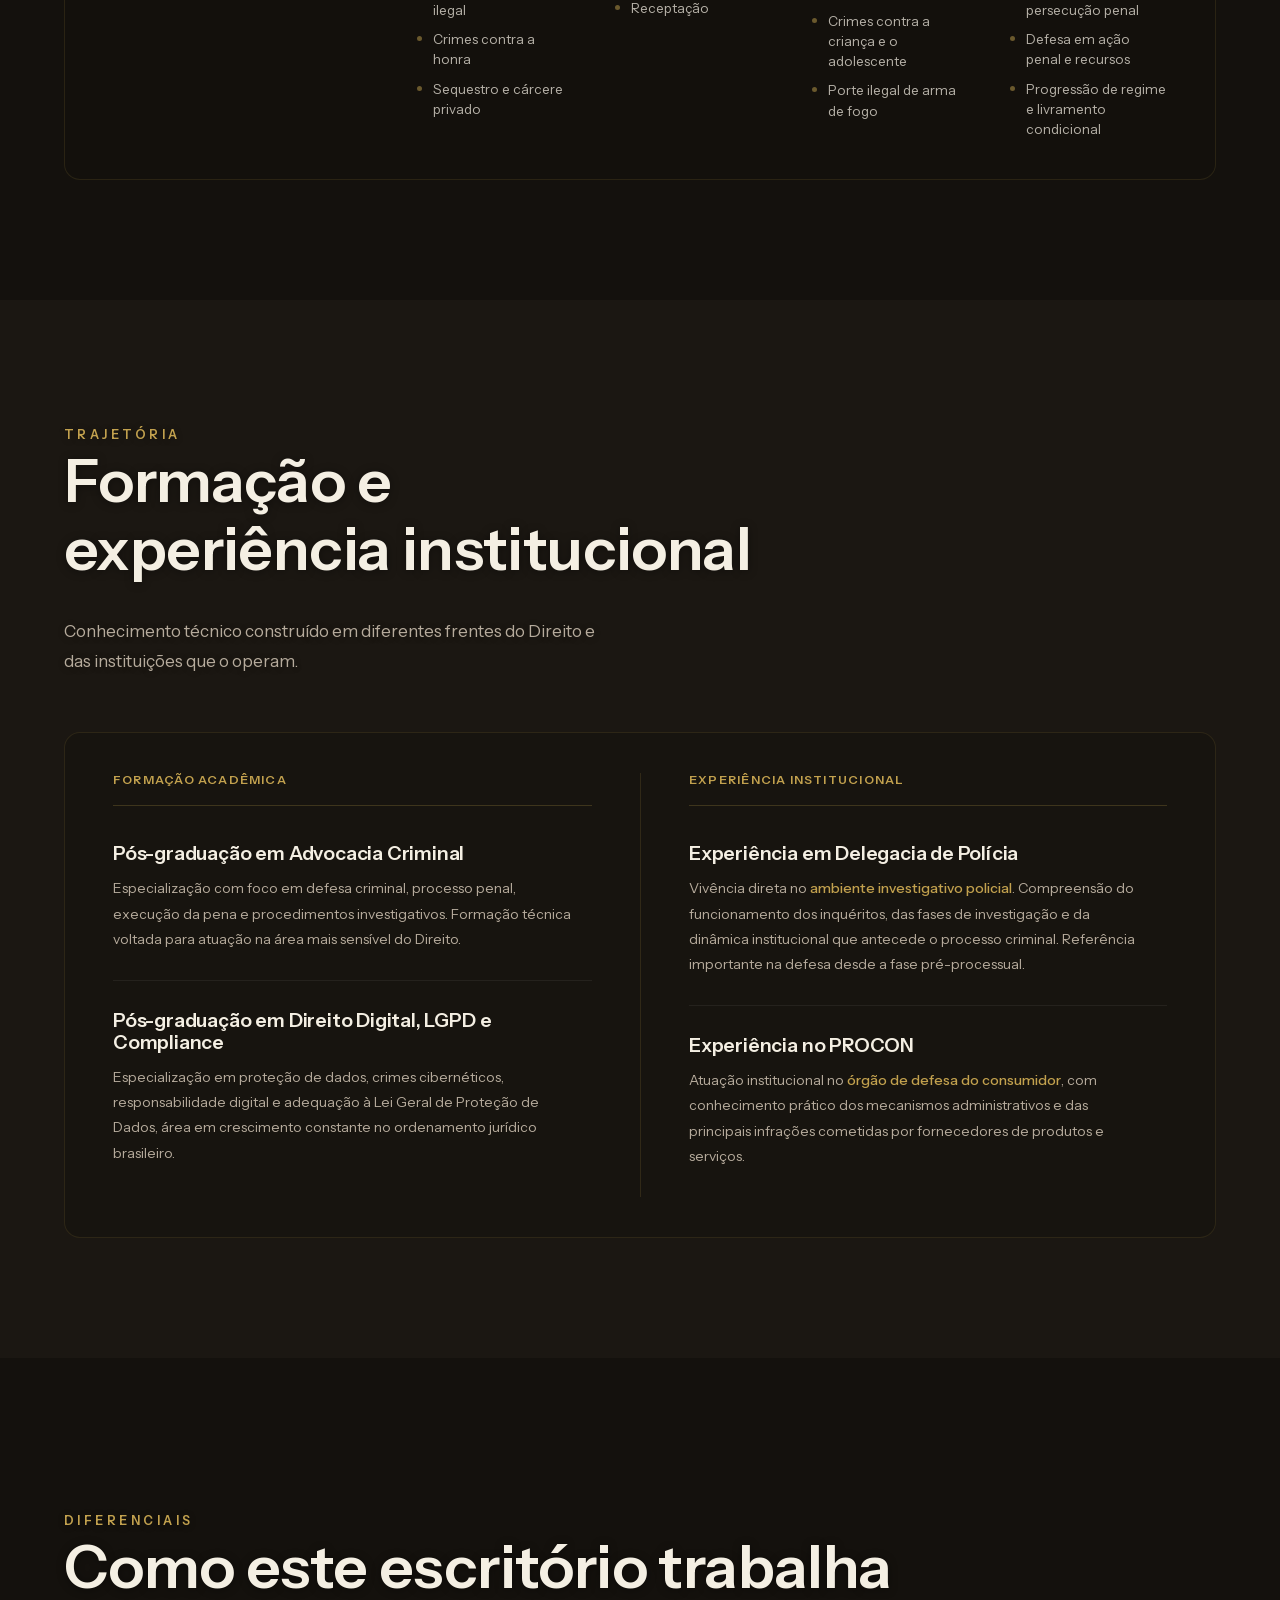
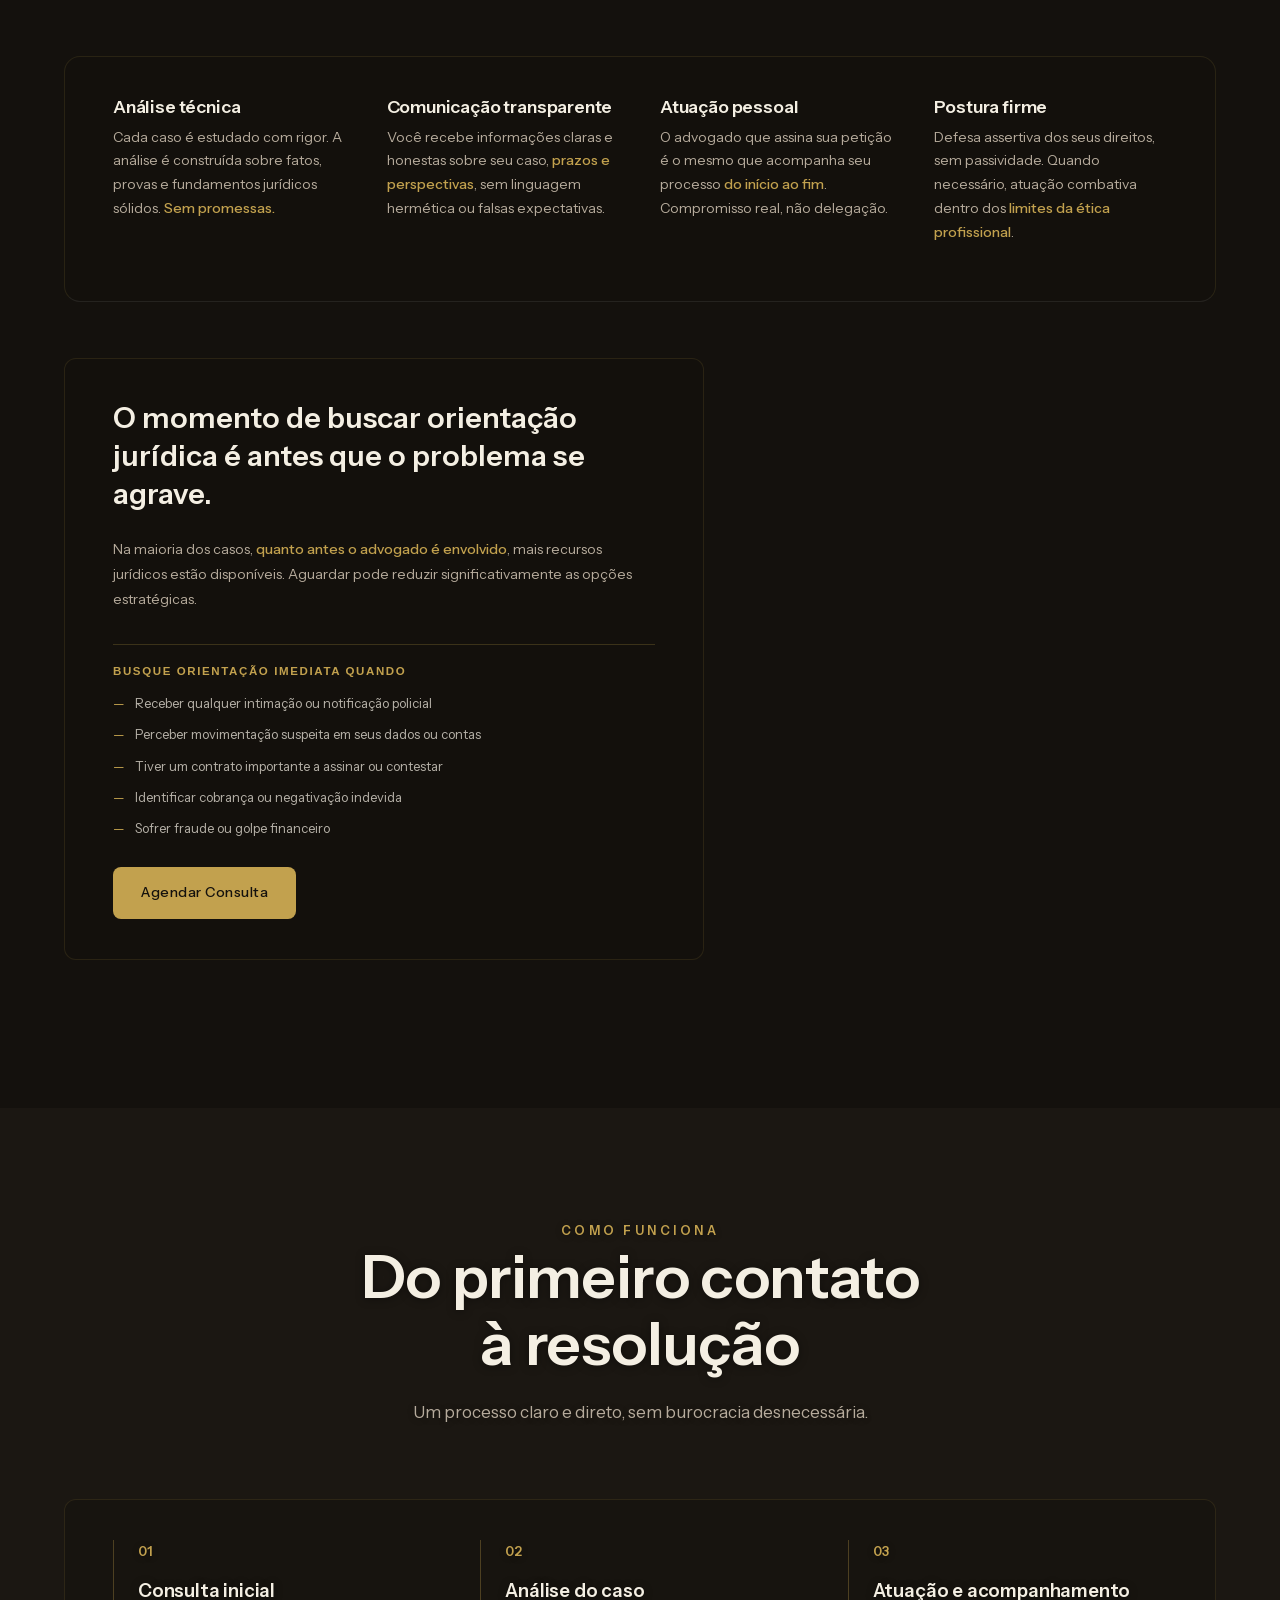
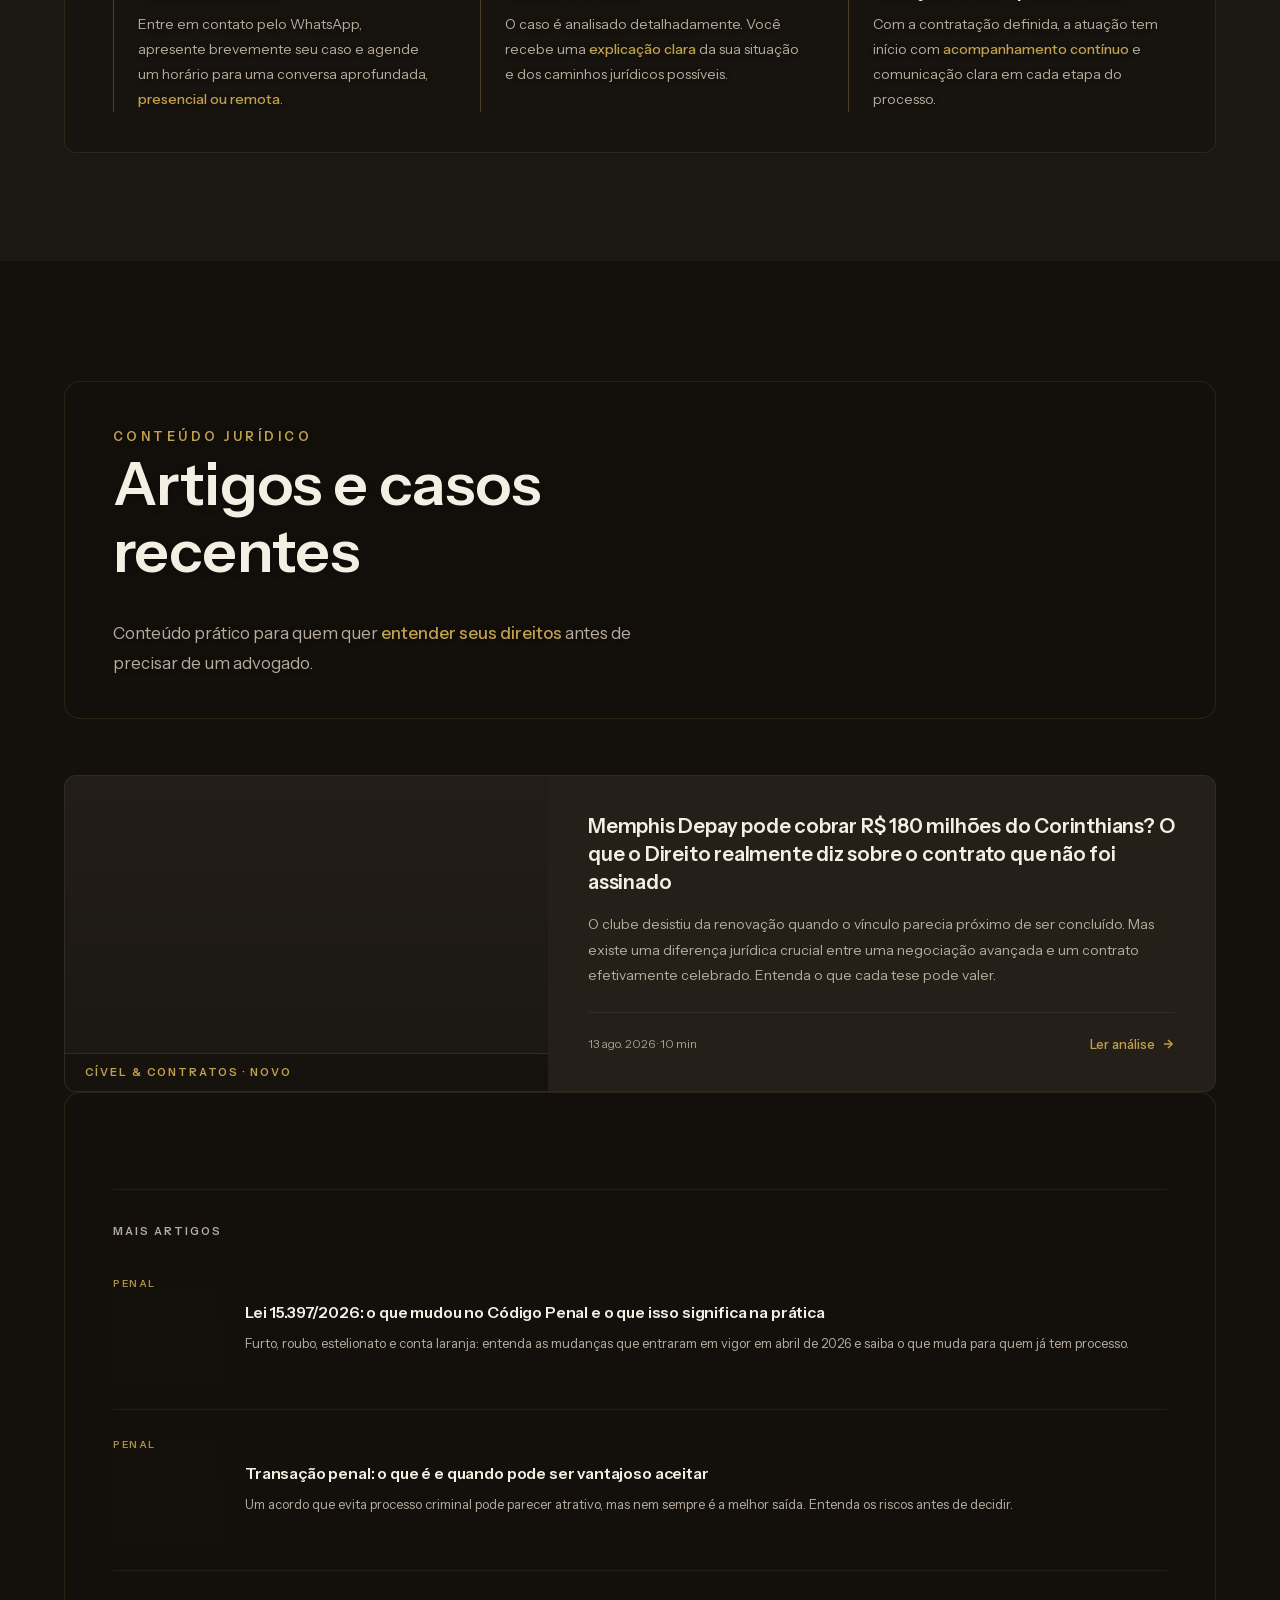
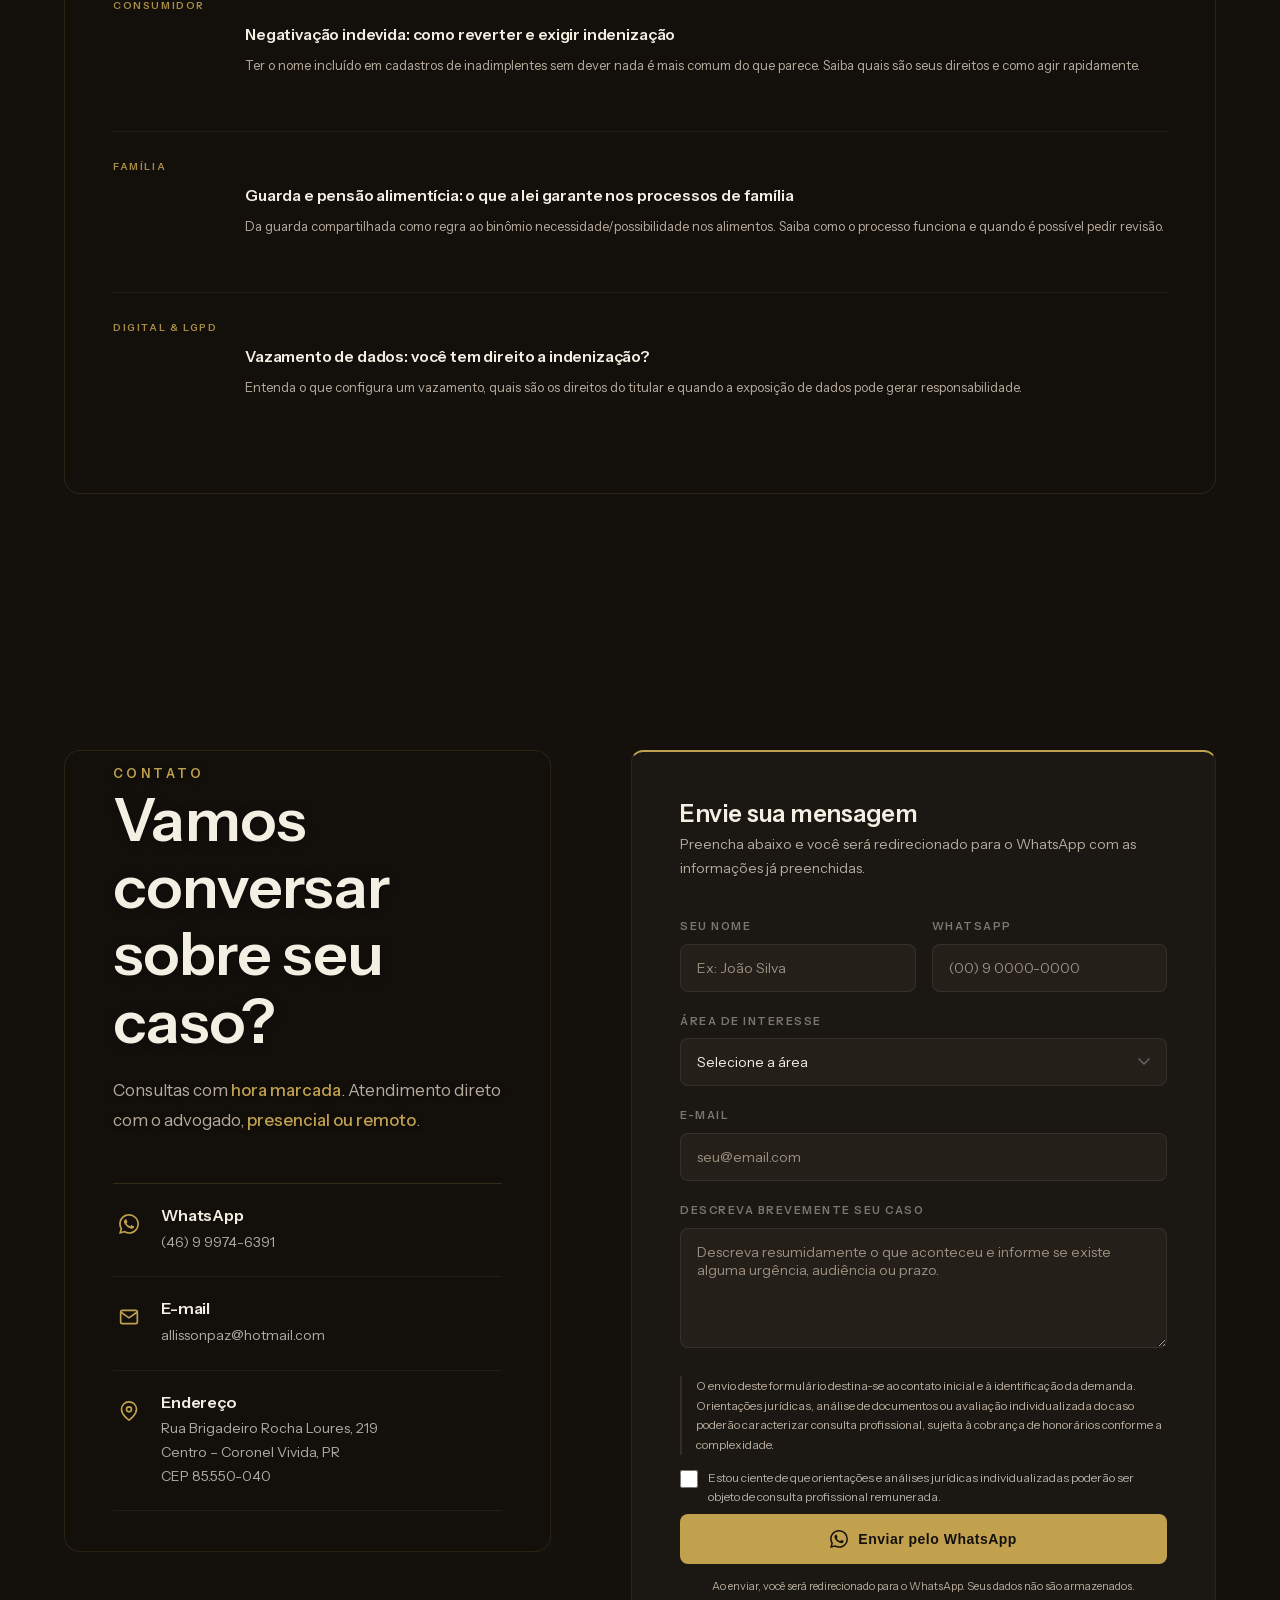
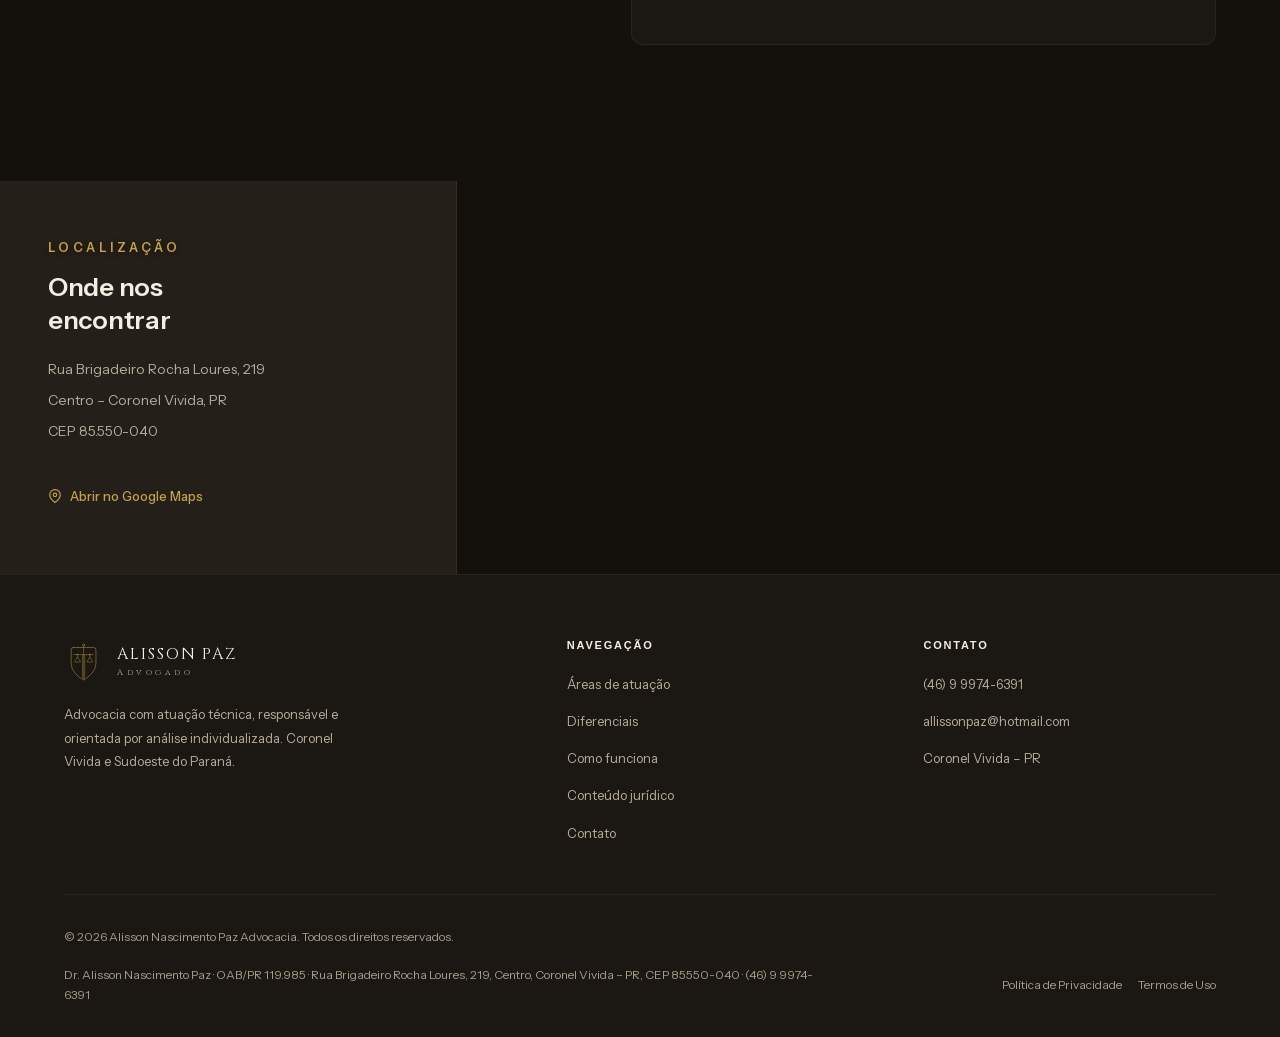
==== commit 8748229a: "style(home): remove fotos de fundo e reforça hierarquia do texto - Remove as três fotografias de fun" ====
--- a/index.html
+++ b/index.html
@@ -144,11 +144,10 @@
       --nav-h: 88px; /* altura aproximada da navbar (padding 20px*2 + logo 54px, arredondado) */
     }
 
-    @media (max-width: 768px) {
-      :root { --nav-h: 74px; }
-    }
-
     ::selection { background: var(--gold); color: var(--dark); }
+
+    /* Destaque de texto: só palavras-chave (1–2 por bloco). */
+    .hl { color: var(--gold); font-weight: 500; }
 
     html { scroll-behavior: smooth; }
 
@@ -339,16 +338,8 @@
     .nav-close-item { display: none; }
 
     /* ── CAPÍTULOS VISUAIS ──
-       A home é dividida em 3 macroblocos ("visual-chapter"), cada um com UMA
-       fotografia fixa como cenário de fundo (sem troca automática — a única
-       alternância é a que o próprio scroll produz ao entrar/sair de cada
-       capítulo). Técnica: grid com uma única célula (chapter-bg e
-       chapter-content ocupam a MESMA grid-area, então um não empurra o
-       outro no fluxo do documento) + chapter-bg com position:sticky/top:0/
-       height:100vh, que faz a foto permanecer pinada no viewport enquanto o
-       conteúdo daquele capítulo (bem mais alto que 100vh) rola por cima —
-       e se desprende naturalmente quando o capítulo termina, sem JS e sem
-       os problemas de background-attachment:fixed no Safari/mobile. */
+       A home continua dividida em 3 macroblocos ("visual-chapter"); as
+       fotografias de fundo que cada um tinha foram removidas. */
     .visual-chapter {
       position: relative;
       display: grid;
@@ -357,71 +348,8 @@
       isolation: isolate;
     }
 
-    /* #navbar é fixed e sempre transparente, sobre os 3 capítulos.
-       Por isso .chapter-bg dos TRÊS capítulos começa exatamente abaixo dela
-       (top: var(--nav-h)) e cobre até o fim da viewport, sem respiro. */
-    .chapter-bg {
-      grid-column: 1;
-      grid-row: 1;
-      position: sticky;
-      top: var(--nav-h);
-      align-self: start;
-      height: calc(100vh - var(--nav-h));
-      height: calc(100svh - var(--nav-h));
-      overflow: hidden;
-      z-index: 0;
-      pointer-events: none;
-      background: var(--dark);
-    }
-
-    /* Fundo full-screen direto: as fotos já vêm recortadas em ~2.33:1 (bem
-       perto da proporção real da área abaixo da navbar), então cover quase
-       não precisa cortar nada. A <img> cobre 100% do .chapter-bg (sticky,
-       100vw de largura, borda-a-borda). */
-    .chapter-bg-img {
-      position: absolute;
-      inset: 0;
-      z-index: 0;
-      width: 100%;
-      height: 100%;
-      object-fit: cover;
-      object-position: center;
-      display: block;
-    }
-
-    /* Suaviza a passagem de um capítulo para o outro: uma faixa no topo e
-       outra na base de cada foto borra o PRÓPRIO fundo por trás dela
-       (backdrop-filter), com o blur esmaecendo até zero em direção ao
-       centro (mask-image) — a foto nítida no meio não é tocada, só as
-       bordas onde uma foto entrega a vez pra próxima. */
-    .chapter-bg-blend {
-      position: absolute;
-      left: 0;
-      right: 0;
-      height: 16%;
-      z-index: 1;
-      pointer-events: none;
-      backdrop-filter: blur(30px);
-      -webkit-backdrop-filter: blur(30px);
-    }
-    .chapter-bg-blend-top {
-      top: 0;
-      -webkit-mask-image: linear-gradient(to bottom, #000 0%, transparent 100%);
-      mask-image: linear-gradient(to bottom, #000 0%, transparent 100%);
-    }
-    .chapter-bg-blend-bottom {
-      bottom: 0;
-      -webkit-mask-image: linear-gradient(to top, #000 0%, transparent 100%);
-      mask-image: linear-gradient(to top, #000 0%, transparent 100%);
-    }
-
-    /* Tingimento uniforme leve, só para leitura do texto sobre a foto. */
-    .chapter-bg-overlay {
-      position: absolute;
-      inset: 0;
-      z-index: 2;
-      background: rgba(20,17,13,0.32);
-    }
+    /* Fotografias de fundo dos capítulos (.chapter-bg) removidas: os
+       capítulos ficam sobre o fundo ônix sólido do body. */
 
     .chapter-content {
       grid-column: 1;
@@ -440,27 +368,21 @@
       min-height: clamp(460px, calc(100svh - var(--nav-h, 88px)), 820px);
     }
 
-    /* Camada extra só do Hero: reforça o degradê à esquerda (onde fica o
-       texto) sobre o chapter-bg-overlay já discreto do capítulo inteiro —
-       o resto do capítulo 1 (Áreas de atuação) usa só o overlay uniforme. */
-    .hero-scrim {
-      position: absolute;
-      inset: 0;
-      z-index: 1;
-      pointer-events: none;
-      background:
-        linear-gradient(to right,
-          rgba(20,17,13,0.66) 0%,
-          rgba(20,17,13,0.52) 26%,
-          rgba(20,17,13,0.22) 48%,
-          rgba(20,17,13,0.03) 66%,
-          transparent 80%
-        ),
-        linear-gradient(to top,
-          rgba(20,17,13,0.4) 0%,
-          rgba(20,17,13,0.1) 20%,
-          transparent 32%
-        );
+    /* Detalhe de fundo do hero: brasão em traço fino, muito apagado, no
+       espaço livre à direita do texto (só desktop/tablet). */
+    @media (min-width: 769px) {
+      #hero::after {
+        content: "";
+        position: absolute;
+        top: 50%;
+        right: max(24px, calc((100% - 1200px) / 2));
+        width: min(34vw, 420px);
+        aspect-ratio: 180 / 245;
+        transform: translateY(-46%);
+        background: url("data:image/svg+xml,%3Csvg xmlns='http://www.w3.org/2000/svg' viewBox='30 20 180 245' fill='none' stroke='%23C2A14E' stroke-width='1.6' stroke-linecap='round' stroke-linejoin='round'%3E%3Cpath d='M58,52 L182,52 Q196,52 196,66 L196,150 Q196,206 120,252 Q44,206 44,150 L44,66 Q44,52 58,52 Z'/%3E%3Ccircle cx='120' cy='37' r='6.5'/%3E%3Cline x1='120' y1='43.5' x2='120' y2='96'/%3E%3Cline x1='60' y1='96' x2='180' y2='96'/%3E%3Ccircle cx='82' cy='96' r='3.2'/%3E%3Ccircle cx='158' cy='96' r='3.2'/%3E%3Cline x1='82' y1='99.2' x2='82' y2='112'/%3E%3Cline x1='158' y1='99.2' x2='158' y2='112'/%3E%3Cpath d='M82,112 L65,140 Q82,147 99,140 Z'/%3E%3Cpath d='M158,112 L141,140 Q158,147 175,140 Z'/%3E%3Cpath d='M113,98 L113,230 L120,247 L127,230 L127,98'/%3E%3Cline x1='120' y1='100' x2='120' y2='232'/%3E%3C/svg%3E") center / contain no-repeat;
+        opacity: .13;
+        pointer-events: none;
+      }
     }
 
     .hero-copy {
@@ -488,11 +410,8 @@
        mas só ao redor do texto do hero — não mais um degradê cobrindo boa
        parte da foto/logo. Para os 4 cantos aparecerem (como nos outros
        painéis), a caixa deixa de começar na borda: o recuo esquerdo vira
-       margem, e o padding interno passa a ser simétrico com o direito.
-       .hero-scrim (véu largo) fica só para o mobile, onde o texto já
-       ocupa quase 100% da largura e um cartão flutuante não faria sentido. */
+       margem, e o padding interno passa a ser simétrico com o direito. */
     @media (min-width: 769px) {
-      .hero-scrim { display: none; }
       .hero-copy {
         max-width: max(380px, calc(100% - 2 * var(--hero-inset) + var(--hero-pad-r) - var(--hero-nav-w)));
         margin-left: var(--hero-inset);
@@ -562,38 +481,6 @@
       .hero-sub, .hero-actions { margin-bottom: clamp(10px, 2vh, 18px); }
     }
 
-    @media (max-width: 768px) {
-      /* No mobile a coluna de texto ocupa quase toda a largura, então a foto
-         não tem "espaço negativo" real à esquerda — mantemos o mesmo
-         cenário único (agora em contain, com folga acima/abaixo em vez de
-         corte) e um véu quase full-bleed, mais escuro embaixo, onde o
-         texto se ancora. */
-      .hero-scrim {
-        background:
-          linear-gradient(to bottom,
-            rgba(20,17,13,0.55) 0%,
-            rgba(20,17,13,0.4) 22%,
-            rgba(20,17,13,0.55) 55%,
-            rgba(20,17,13,0.92) 88%,
-            #14110D 100%
-          );
-      }
-      #hero { align-items: flex-end; }
-      .hero-copy { max-width: 100%; justify-content: flex-end; padding: 28px 18px 40px; }
-      .hero-title, .hero-meta, .hero-sub { max-width: 100%; }
-    }
-
-    /* Em viewports mobile muito baixas (ex.: 320x568) o hero ocupa quase
-       toda a altura da tela, o CTA "Ver áreas de atuação" quebra em duas
-       linhas (largura estreita) e tanto ele quanto a linha de meta no
-       rodapé do hero ficam sob o botão flutuante do WhatsApp (fixed,
-       canto inferior direito). Reserva espaço à direita só nesse caso,
-       sem afetar as demais alturas. */
-    @media (max-width: 768px) and (max-height: 600px) {
-      .hero-meta { padding-right: 84px; }
-      .hero-actions .btn { max-width: calc(100% - 76px); }
-    }
-
     /* ── MAPA ── */
     #mapa { background: transparent; padding: 0; }
 
@@ -641,6 +528,7 @@
 
     /* ── ÁREAS DE ATUAÇÃO ── */
     #atuacao { background: transparent; }
+    #formacao { background: var(--dark-2); }
 
     .areas-header {
       display: flex;
@@ -690,18 +578,6 @@
     }
 
     .area-desc { font-size: 14px; color: var(--gray); line-height: 1.8; max-width: 46ch; }
-
-    @media (max-width: 768px) {
-      .formacao-columns { grid-template-columns: 1fr; gap: 0; }
-      .formacao-col { padding-right: 0; }
-      .formacao-col + .formacao-col {
-        padding-left: 0;
-        border-left: none;
-        border-top: 1px solid rgba(201,168,76,0.14);
-        margin-top: 40px;
-        padding-top: 40px;
-      }
-    }
 
 
     /* ── TABS DE ÁREAS ── */
@@ -770,7 +646,9 @@
     .tab-panel { display: none; grid-column: 2; grid-row: 1; }
     .tab-panel.active { display: block; }
 
-    @media (max-width: 900px) {
+    /* Faixa intermediária (769–900px): abas em linha. Abaixo de 769px a
+       lista vertical é definida no bloco MOBILE. */
+    @media (min-width: 769px) and (max-width: 900px) {
       .areas-tabs { display: block; }
       .tab-nav { flex-direction: row; flex-wrap: wrap; border-top: none; margin-bottom: 32px; }
       .tab-btn { border-bottom: 2px solid transparent; border-left: none; padding: 10px 14px 10px 0; width: auto; }
@@ -894,7 +772,7 @@
     .dif-when ul li::before { content: '—'; color: var(--gold); flex-shrink: 0; }
 
     /* ── PROCESSO ── */
-    #processo { background: transparent; }
+    #processo { background: var(--dark-2); }
 
     .processo-header { text-align: center; max-width: 600px; margin: 0 auto; }
     .processo-header .section-tag { text-align: center; }
@@ -924,10 +802,6 @@
 
     .step h3 { font-size: 1.15rem; font-weight: 600; color: var(--white); margin-bottom: 10px; text-shadow: 0 1px 8px rgba(0,0,0,0.4); }
     .step p { font-size: 14px; color: var(--gray); line-height: 1.8; max-width: 30ch; text-shadow: 0 1px 6px rgba(0,0,0,0.35); }
-
-    @media (max-width: 768px) {
-      .processo-steps { grid-template-columns: 1fr; gap: 32px; }
-    }
 
     /* ── CONTEÚDO ── */
     #conteudo { background: transparent; }
@@ -1051,12 +925,6 @@
     .article-card.featured .article-body { padding: 36px 40px; }
     .article-card.featured .article-title { font-size: 1.25rem; margin-bottom: 16px; }
     .article-card.featured .article-excerpt { font-size: 14px; }
-    @media (max-width: 768px) {
-      .article-card.featured { flex-direction: column; }
-      .article-card.featured .article-img { width: 100%; height: 185px; min-height: unset; }
-      .article-card.featured .article-body { padding: 28px; }
-      .article-card.featured .article-title { font-size: 1.05rem; }
-    }
 
     /* Secondary articles: compact editorial list row instead of card grid */
     .article-card:not(.featured) {
@@ -1105,10 +973,6 @@
     }
     .article-card:not(.featured) .article-meta {
       display: none;
-    }
-    @media (max-width: 640px) {
-      .article-card:not(.featured) .article-img { width: 76px; height: 76px; }
-      .article-card:not(.featured) .article-excerpt { display: none; }
     }
 
     /* ── CONTATO ── */
@@ -1402,118 +1266,6 @@
       .mapa-embed iframe { min-height: 300px; }
     }
 
-    @media (max-width: 768px) {
-      section { padding: 72px 0; }
-
-      /* Bloqueia scroll do body enquanto menu está aberto */
-      body.menu-open { overflow: hidden; touch-action: none; }
-
-      /* Overlay do menu mobile */
-      .nav-links {
-        display: none;
-        position: fixed;
-        top: 0; left: 0; right: 0; bottom: 0;
-        background: rgba(20,17,13,0.98);
-        flex-direction: column;
-        justify-content: center;
-        align-items: center;
-        gap: 28px;
-        z-index: 9000;
-      }
-      .nav-links.open { display: flex; }
-      .nav-links.open a { font-size: 1.3rem; letter-spacing: .04em; }
-      .nav-links.open .nav-cta { font-size: 1rem !important; padding: 14px 32px; margin-top: 8px; }
-      .nav-toggle { display: flex; z-index: 9001; }
-      body.menu-open .nav-toggle { display: none; } /* oculta hambúrguer quando menu aberto */
-
-      /* Botão fechar dentro do overlay */
-      .nav-close-item {
-        display: block;
-        position: absolute;
-        top: 20px;
-        right: 20px;
-        list-style: none;
-      }
-      .nav-close {
-        background: rgba(255,255,255,0.07);
-        border: 1px solid rgba(255,255,255,0.13);
-        border-radius: 50%;
-        color: var(--white);
-        cursor: pointer;
-        width: 46px;
-        height: 46px;
-        display: flex;
-        align-items: center;
-        justify-content: center;
-        transition: background var(--tr);
-      }
-      .nav-close:active { background: rgba(255,255,255,0.18); }
-
-      /* Animação X no botão hambúrguer */
-      .nav-toggle span { transition: transform 0.3s ease, opacity 0.3s ease; }
-      .nav-toggle.active span:nth-child(1) { transform: rotate(45deg) translate(5px, 5px); }
-      .nav-toggle.active span:nth-child(2) { opacity: 0; transform: translateX(-8px); }
-      .nav-toggle.active span:nth-child(3) { transform: rotate(-45deg) translate(5px, -5px); }
-
-      /* Grids → coluna única */
-      .processo-steps { grid-template-columns: 1fr; }
-      .content-grid { grid-template-columns: 1fr; }
-      .contato-layout { grid-template-columns: 1fr; gap: 40px; }
-      .footer-top { grid-template-columns: 1fr; gap: 36px; }
-      .footer-bottom { flex-direction: column; text-align: center; gap: 8px; }
-      .form-row { grid-template-columns: 1fr; }
-
-      /* Hero */
-      .hero-title { font-size: clamp(1.7rem, 7vw, 2.2rem); }
-      .hero-actions { flex-direction: column; gap: 10px; }
-      .hero-actions .btn { width: 100%; justify-content: center; }
-
-      /* Navbar */
-      .nav-mark { height: 34px; }
-      .nav-name { font-size: .8rem; }
-      .nav-tagline { font-size: .5rem; letter-spacing: .35em; margin-top: 5px; }
-
-      /* WhatsApp flutuante: esconde label (touch não tem hover). Soma
-         env(safe-area-inset-*) ao offset fixo para não ficar sob a área
-         de home-indicator/notch em iOS — resolve para 0 em devices sem
-         safe-area, então o valor final continua 20px onde já estava. */
-      .whatsapp-label { display: none; }
-      .whatsapp-float {
-        bottom: calc(20px + env(safe-area-inset-bottom));
-        right: calc(20px + env(safe-area-inset-right));
-      }
-
-      /* Seções */
-      .form-card { padding: 28px 20px; }
-      .content-header { margin-bottom: 36px; }
-      .mapa-inner { grid-template-columns: 1fr; }
-      .mapa-info { padding: 40px 24px; }
-      .mapa-embed iframe { min-height: 260px; }
-
-      /* Tabs */
-      .tab-grid { grid-template-columns: repeat(2, 1fr); gap: 24px; }
-      .tab-intro { font-size: 14px; margin-bottom: 28px; }
-    }
-
-    @media (max-width: 480px) {
-      section { padding: 56px 0; }
-      .container { padding: 0 18px; }
-
-      /* Seções */
-      .section-title { font-size: clamp(1.75rem, 7vw, 2rem); }
-      .mapa-info { padding: 32px 18px; }
-      .step { padding: 28px 18px; }
-      .step-num { font-size: 2.8rem; }
-      .form-card { padding: 24px 16px; }
-      .footer-name { font-size: .85rem; }
-      .footer-mark { height: 36px; }
-
-      /* Conteúdo: coluna única com separadores entre grupos */
-      .tab-grid { grid-template-columns: 1fr; gap: 0; }
-      .tab-group { padding-bottom: 20px; margin-bottom: 20px; border-bottom: 1px solid rgba(255,255,255,0.06); }
-      .tab-group:last-child { padding-bottom: 0; margin-bottom: 0; border-bottom: none; }
-    }
-
     /* ── assets/base.css (inlined to avoid a render-blocking request) ── */
     :root {
       --radius-action: 8px;
@@ -1742,25 +1494,276 @@
     .footer-nap { max-width: 760px; color: var(--gray); font-size: 0.76rem; line-height: 1.65; }
     .footer-bottom { gap: 18px 32px; }
 
+    /* ════════════════════════════════════════════════════════════════
+       MOBILE / TABLET — bloco único
+       Todas as regras de layout abaixo de 769px ficam aqui, no fim da
+       folha, para vencer pela ordem (sem !important nem seletores com
+       #id usados só para ganhar especificidade). O desktop (≥769px) não
+       é tocado por nada deste bloco.
+       ════════════════════════════════════════════════════════════════ */
+
     @media (max-width: 768px) {
-      #navbar .nav-links {
+      :root {
+        /* navbar mobile: 10px + toque de 44px + 10px (+ safe area, se houver) */
+        --nav-h: calc(64px + env(safe-area-inset-top, 0px));
+      }
+
+      /* âncoras param 16px abaixo do header fixo */
+      html { scroll-padding-top: calc(var(--nav-h) + 16px); }
+
+      section,
+      #diferenciais,
+      #processo,
+      #contato { padding: 64px 0; }
+
+      /* ── Tipografia: mesmo sistema do site, só reescalonado ── */
+      .section-tag { font-size: .72rem; letter-spacing: .24em; margin-bottom: 12px; }
+      .section-title {
+        font-size: clamp(1.5rem, 6.2vw, 2.1rem);
+        line-height: 1.15;
+        margin-bottom: 14px;
+      }
+      .section-subtitle { font-size: 1rem; line-height: 1.65; }
+
+      /* ── Navbar ── */
+      /* Header mobile sempre sólido (mesmo ônix, 96%) com desfoque: no
+         mobile a foto começa abaixo dele, então não há o que "mostrar"
+         por transparência — e nenhum texto deve parecer atravessá-lo. */
+      #navbar,
+      #navbar.scrolled {
+        padding: calc(10px + env(safe-area-inset-top, 0px)) 0 10px;
+        background: rgba(20, 17, 13, 0.96);
+        -webkit-backdrop-filter: blur(14px);
+        backdrop-filter: blur(14px);
+      }
+      .nav-lockup { gap: 12px; }
+      .nav-mark { height: 36px; }
+      .nav-name { font-size: .82rem; }
+      .nav-tagline { font-size: .5rem; letter-spacing: .35em; margin-top: 5px; }
+      .nav-toggle { display: flex; margin-right: -10px; }
+
+      /* Menu em overlay. A navbar tem transform (translateZ), então o
+         fixed é relativo a ela: a altura vem explícita em dvh. */
+      .nav-links {
+        display: none;
         position: fixed;
         inset: 0;
         z-index: 10000;
-        width: 100vw;
+        width: 100%;
         height: 100vh;
         height: 100dvh;
-        padding: 84px 24px 32px;
+        flex-direction: column;
+        justify-content: center;
+        align-items: center;
+        gap: 24px;
+        padding: calc(72px + env(safe-area-inset-top, 0px)) 24px calc(32px + env(safe-area-inset-bottom, 0px));
         overflow-y: auto;
         overscroll-behavior: contain;
         background: rgba(20, 17, 13, 0.97);
       }
-
-      #navbar .nav-links.open { display: flex; }
-      #navbar .nav-close-item { position: absolute; top: 18px; right: 18px; display: block; }
-      #navbar .nav-links:not(.open) .nav-close-item { display: none; }
-      #navbar .nav-toggle { display: flex; }
-      .footer-bottom { align-items: flex-start; text-align: left; }
+      .nav-links.open { display: flex; }
+      .nav-links a { font-size: 1.2rem; letter-spacing: .04em; display: inline-flex; align-items: center; }
+      .nav-links .nav-cta { font-size: 1rem; padding: 12px 32px; margin-top: 8px; }
+      .nav-close-item {
+        display: block;
+        position: absolute;
+        top: calc(10px + env(safe-area-inset-top, 0px));
+        right: 14px;
+        list-style: none;
+      }
+      .nav-close {
+        display: flex;
+        width: 44px;
+        height: 44px;
+        border-radius: 50%;
+        background: rgba(255,255,255,0.07);
+        border: 1px solid rgba(255,255,255,0.13);
+        transition: background var(--tr);
+      }
+      .nav-close:active { background: rgba(255,255,255,0.18); }
+
+      /* Painéis translúcidos existem para ler texto SOBRE a foto. No
+         mobile o texto fica abaixo dela, então o painel vira só um
+         agrupamento, sem caixa — mais largura útil e menos "cards". */
+      .content-panel {
+        background: none;
+        border: 0;
+        border-radius: 0;
+        padding: 0;
+      }
+
+      /* ── Hero ── */
+      #hero {
+        min-height: 0;
+        display: block;
+        /* sem a foto de capa: texto começa logo abaixo da navbar, com o
+           mesmo respiro de 40px que o .hero-copy já usa embaixo */
+        padding-top: calc(var(--nav-h) + 40px);
+      }
+      .hero-copy {
+        /* no tablet (768px) limita a medida de leitura a ~65 caracteres */
+        max-width: 672px;
+        padding: 0 24px 40px;
+      }
+      .hero-kicker { font-size: .75rem; margin-bottom: 10px; }
+      .hero-title {
+        font-size: clamp(1.65rem, 6.9vw, 2.25rem);
+        line-height: 1.18;
+        margin-bottom: 14px;
+        text-wrap: balance;
+      }
+      .hero-sub { margin-bottom: 22px; }
+      .hero-actions { flex-direction: column; gap: 10px; margin-bottom: 20px; }
+      .hero-actions .btn {
+        width: 100%;
+        min-height: 48px;
+        padding: 12px 20px;
+        justify-content: center;
+      }
+      .hero-meta { font-size: 12.5px; padding-top: 14px; }
+
+      /* ── Áreas de atuação ── */
+      #atuacao { padding-top: 32px; }
+      .areas-header { gap: 8px; margin-bottom: 28px; }
+      .areas-hint { margin-top: 6px; }
+      .areas-tabs { display: block; margin-top: 0; }
+      .tab-nav { margin-bottom: 28px; }
+      .tab-btn { padding: 12px 8px 12px 14px; font-size: 15px; }
+      .tab-intro { font-size: 14px; line-height: 1.75; margin-bottom: 24px; }
+      .tab-grid { grid-template-columns: repeat(2, 1fr); gap: 28px 24px; }
+
+      /* ── Trajetória ── */
+      .formacao-columns { grid-template-columns: 1fr; }
+      .formacao-col { padding-right: 0; }
+      .formacao-col + .formacao-col {
+        padding-left: 0;
+        border-left: none;
+        border-top: 1px solid rgba(201,168,76,0.14);
+        margin-top: 28px;
+        padding-top: 28px;
+      }
+      .formacao-col-title { padding-bottom: 14px; }
+      .formacao-item { padding: 20px 0; }
+      .area-title { font-size: 1.05rem; margin-bottom: 8px; }
+      .area-desc { max-width: none; }
+
+      /* ── Diferenciais ── */
+      #diferenciais { padding-top: 24px; }
+      .dif-list { margin-top: 28px; gap: 28px 32px; padding-bottom: 32px; }
+      .dif-text p { max-width: none; }
+      .dif-visual { margin-top: 32px; max-width: none; }
+      .dif-quote { font-size: 1.3rem; margin-bottom: 16px; }
+      .dif-detail { margin-bottom: 24px; }
+
+      /* ── Como funciona ── */
+      .processo-steps { grid-template-columns: 1fr; gap: 24px; margin-top: 32px; }
+      .step { padding: 2px 0 2px 18px; }
+      .step-dot { margin-bottom: 8px; }
+      .step h3 { margin-bottom: 6px; }
+      .step p { max-width: none; line-height: 1.7; }
+
+      /* ── Conteúdo jurídico ── */
+      #conteudo { padding-top: 24px; }
+      .content-header { gap: 8px; margin-bottom: 28px; }
+      .article-card.featured { flex-direction: column; }
+      .article-card.featured .article-img { width: 100%; height: 180px; min-height: 0; }
+      .article-card.featured .article-body { padding: 22px 20px; }
+      .article-card.featured .article-title { font-size: 1.05rem; }
+      .article-card.featured .article-meta { margin-top: 18px; padding-top: 16px; }
+      .content-list-label { margin: 36px 0 4px; padding-top: 24px; }
+      .article-card:not(.featured) { padding: 20px 0; gap: 18px; }
+
+      /* ── Contato ── */
+      #contato { padding-top: 24px; }
+      .contato-layout { grid-template-columns: 1fr; gap: 36px; }
+      .contato-info { padding-top: 0; }
+      .contato-list { margin-top: 24px; }
+      .contato-item { padding: 16px 0; }
+      .form-card { padding: 28px 22px; }
+      .form-title { font-size: 1.3rem; }
+      .form-subtitle { margin-bottom: 24px; }
+      .form-row { grid-template-columns: 1fr; gap: 0; }
+      .form-group { margin-bottom: 16px; }
+      /* 16px evita o zoom automático do iOS ao focar o campo */
+      .form-group input,
+      .form-group select,
+      .form-group textarea { font-size: 16px; }
+
+      /* ── Localização ── */
+      .mapa-inner { grid-template-columns: 1fr; min-height: 0; }
+      .mapa-info { padding: 36px 24px; border-right: 0; }
+      .mapa-info h3 { font-size: 1.4rem; margin-bottom: 14px; }
+      .mapa-info a.mapa-link { margin-top: 14px; }
+      .mapa-embed iframe { min-height: 260px; }
+
+      /* ── Footer ── (padding inferior deixa a última linha livre do
+         botão flutuante do WhatsApp) */
+      footer { padding: 48px 0 calc(96px + env(safe-area-inset-bottom, 0px)); }
+      .footer-top { grid-template-columns: 1fr; gap: 28px; margin-bottom: 32px; }
+      .footer-brand p { max-width: 42ch; }
+      .footer-col h2 { margin-bottom: 10px; }
+      .footer-col ul { gap: 2px; }
+      .footer-col ul li a { display: inline-block; padding: 6px 0; }
+      .footer-bottom {
+        flex-direction: column;
+        align-items: flex-start;
+        text-align: left;
+        gap: 12px;
+        padding-top: 24px;
+      }
+      .footer-legal { gap: 20px; }
+      .footer-legal a { display: inline-block; padding: 6px 0; }
+
+      /* ── WhatsApp flutuante ──
+         Sem label (touch não tem hover); afastado das safe areas. Some
+         enquanto os CTAs do hero ou o formulário (ambos já levam ao
+         WhatsApp) estão na tela, e também enquanto um título, CTA ou
+         aba passa pela faixa inferior onde ele fica — classe aplicada
+         por assets/site.js. 48px mantém a área de toque (≥44px); ícone
+         e sombra mais contidos reduzem o peso visual. */
+      .whatsapp-label { display: none; }
+      .whatsapp-float {
+        bottom: calc(14px + env(safe-area-inset-bottom, 0px));
+        right: calc(14px + env(safe-area-inset-right, 0px));
+        transition: opacity .25s ease, transform .25s ease, visibility .25s;
+      }
+      .whatsapp-btn {
+        width: 48px;
+        height: 48px;
+        box-shadow: 0 2px 10px rgba(0, 0, 0, 0.35);
+      }
+      .whatsapp-btn svg { width: 22px; height: 22px; }
+      .whatsapp-btn:hover { transform: none; box-shadow: 0 2px 10px rgba(0, 0, 0, 0.35); }
+      body.wa-float-hidden .whatsapp-float {
+        opacity: 0;
+        visibility: hidden;
+        transform: translateY(12px);
+        pointer-events: none;
+      }
+    }
+
+    @media (max-width: 640px) {
+      .article-card:not(.featured) .article-img { width: 76px; height: 76px; }
+      .article-card:not(.featured) .article-excerpt { display: none; }
+    }
+
+    @media (max-width: 480px) {
+      section,
+      #diferenciais,
+      #processo,
+      #contato { padding-bottom: 52px; }
+      section { padding-top: 52px; }
+      .container { padding: 0 18px; }
+      .hero-copy { padding: 0 18px 36px; }
+
+      .tab-grid { grid-template-columns: 1fr; gap: 0; }
+      .tab-group { padding-bottom: 18px; margin-bottom: 18px; border-bottom: 1px solid rgba(255,255,255,0.06); }
+      .tab-group:last-child { padding-bottom: 0; margin-bottom: 0; border-bottom: none; }
+
+      .form-card { padding: 24px 18px; }
+      .mapa-info { padding: 32px 18px; }
+      .footer-name { font-size: .85rem; }
+      .footer-mark { height: 36px; }
     }
 
     @media (prefers-reduced-motion: reduce) {
@@ -1837,19 +1840,12 @@
 
 <!-- CAPÍTULO VISUAL 1 — parede/logo: Hero + Áreas de atuação -->
 <div class="visual-chapter visual-chapter-1">
-  <div class="chapter-bg" aria-hidden="true">
-    <img class="chapter-bg-img" src="hero-slide-1-logo-wall.webp" alt="" width="1916" height="821" fetchpriority="high" decoding="async">
-    <div class="chapter-bg-blend chapter-bg-blend-top"></div>
-    <div class="chapter-bg-blend chapter-bg-blend-bottom"></div>
-    <div class="chapter-bg-overlay"></div>
-  </div>
   <div class="chapter-content">
 <section id="hero">
-  <div class="hero-scrim" aria-hidden="true"></div>
   <div class="hero-copy fade-up">
     <p class="hero-kicker">Dr. Alisson Nascimento Paz · OAB/PR 119.985</p>
     <h1 class="hero-title">Advocacia Criminal, Cível e de Família em Coronel&nbsp;Vivida e região.</h1>
-    <p class="hero-sub section-subtitle">Atendimento direto pelo advogado responsável, com análise individual de cada caso e orientação sobre as providências cabíveis, nas áreas Criminal, Cível, Família, Consumidor e Digital/LGPD.</p>
+    <p class="hero-sub section-subtitle">Atendimento direto pelo <strong class="hl">advogado responsável</strong>, com análise individual de cada caso e orientação sobre as providências cabíveis, nas áreas Criminal, Cível, Família, Consumidor e Digital/LGPD.</p>
     <div class="hero-actions">
       <a href="https://wa.me/5546999746391?text=Ol%C3%A1%2C%20vim%20pelo%20site%20e%20gostaria%20de%20agendar%20uma%20consulta." class="btn btn-gold" target="_blank" rel="noopener" data-conversion="whatsapp-cta">
         <svg width="18" height="18" viewBox="0 0 24 24" fill="currentColor"><path d="M17.472 14.382c-.297-.149-1.758-.867-2.03-.967-.273-.099-.471-.148-.67.15-.197.297-.767.966-.94 1.164-.173.199-.347.223-.644.075-.297-.15-1.255-.463-2.39-1.475-.883-.788-1.48-1.761-1.653-2.059-.173-.297-.018-.458.13-.606.134-.133.298-.347.446-.52.149-.174.198-.298.298-.497.099-.198.05-.371-.025-.52-.075-.149-.669-1.612-.916-2.207-.242-.579-.487-.5-.669-.51-.173-.008-.371-.01-.57-.01-.198 0-.52.074-.792.372-.272.297-1.04 1.016-1.04 2.479 0 1.462 1.065 2.875 1.213 3.074.149.198 2.096 3.2 5.077 4.487.709.306 1.262.489 1.694.625.712.227 1.36.195 1.871.118.571-.085 1.758-.719 2.006-1.413.248-.694.248-1.289.173-1.413-.074-.124-.272-.198-.57-.347m-5.421 7.403h-.004a9.87 9.87 0 01-5.031-1.378l-.361-.214-3.741.982.998-3.648-.235-.374a9.86 9.86 0 01-1.51-5.26c.001-5.45 4.436-9.884 9.888-9.884 2.64 0 5.122 1.03 6.988 2.898a9.825 9.825 0 012.893 6.994c-.003 5.45-4.437 9.884-9.885 9.884m8.413-18.297A11.815 11.815 0 0012.05 0C5.495 0 .16 5.335.157 11.892c0 2.096.547 4.142 1.588 5.945L.057 24l6.305-1.654a11.882 11.882 0 005.683 1.448h.005c6.554 0 11.89-5.335 11.893-11.893a11.821 11.821 0 00-3.48-8.413z"/></svg>
@@ -1857,7 +1853,7 @@
       </a>
       <a href="#atuacao" class="btn btn-outline">Ver áreas de atuação</a>
     </div>
-    <p class="hero-meta">Coronel Vivida e região – PR · Atendimento com hora marcada</p>
+    <p class="hero-meta">Coronel Vivida e região – PR · Atendimento com <strong class="hl">hora marcada</strong></p>
   </div>
 </section>
 
@@ -1870,7 +1866,7 @@
         <span class="section-tag">Áreas de atuação</span>
         <h2 class="section-title">Como posso<br>ajudá-lo?</h2>
       </div>
-      <p class="section-subtitle">Atuação especializada nas áreas onde os riscos ao patrimônio, à liberdade e à privacidade são mais críticos.<br><span class="areas-hint">Selecione uma área para ver os principais serviços atendidos.</span></p>
+      <p class="section-subtitle">Atuação especializada nas áreas onde os riscos ao patrimônio, à <strong class="hl">liberdade</strong> e à privacidade são mais críticos.<br><span class="areas-hint">Selecione uma área para ver os principais serviços atendidos.</span></p>
     </div>
     <div class="areas-tabs content-panel">
 
@@ -1905,7 +1901,7 @@
 
       <!-- DIREITO PENAL -->
       <div class="tab-panel active" id="tab-penal">
-        <p class="tab-intro">Área central de atuação do escritório, com pós-graduação em Advocacia Criminal. A defesa abrange desde a fase investigativa no inquérito policial até a execução da pena.</p>
+        <p class="tab-intro">Área central de atuação do escritório, com <strong class="hl">pós-graduação em Advocacia Criminal</strong>. A defesa abrange desde a fase investigativa no inquérito policial até a execução da pena.</p>
         <div class="tab-grid">
           <div class="tab-group">
             <h3>Crimes contra a Pessoa</h3>
@@ -1952,7 +1948,7 @@
 
       <!-- CONSUMIDOR -->
       <div class="tab-panel" id="tab-consumidor">
-        <p class="tab-intro">Defesa dos direitos do consumidor frente a práticas abusivas, cobranças indevidas e contratos prejudiciais. A experiência prévia no Procon orienta a leitura prática de cada caso.</p>
+        <p class="tab-intro">Defesa dos direitos do consumidor frente a práticas abusivas, cobranças indevidas e contratos prejudiciais. A <strong class="hl">experiência prévia no Procon</strong> orienta a leitura prática de cada caso.</p>
         <div class="tab-grid">
           <div class="tab-group">
             <h3>Crédito e Cobranças</h3>
@@ -1999,7 +1995,7 @@
 
       <!-- DIGITAL & LGPD -->
       <div class="tab-panel" id="tab-digital">
-        <p class="tab-intro">Pós-graduação em Direito Digital, LGPD e Compliance. Atuação em crimes cibernéticos, proteção de dados pessoais e responsabilidade civil na internet.</p>
+        <p class="tab-intro">Pós-graduação em <strong class="hl">Direito Digital, LGPD e Compliance</strong>. Atuação em crimes cibernéticos, proteção de dados pessoais e responsabilidade civil na internet.</p>
         <div class="tab-grid">
           <div class="tab-group">
             <h3>Crimes Cibernéticos</h3>
@@ -2046,7 +2042,7 @@
 
       <!-- CÍVEL & CONTRATOS -->
       <div class="tab-panel" id="tab-civel">
-        <p class="tab-intro">Assessoria em conflitos contratuais, questões imobiliárias, responsabilidade civil e cobranças. Atuação preventiva e contenciosa nas relações cíveis.</p>
+        <p class="tab-intro">Assessoria em conflitos contratuais, questões imobiliárias, responsabilidade civil e cobranças. Atuação <strong class="hl">preventiva e contenciosa</strong> nas relações cíveis.</p>
         <div class="tab-grid">
           <div class="tab-group">
             <h3>Contratos</h3>
@@ -2093,7 +2089,7 @@
 
       <!-- FAMÍLIA & INVENTÁRIOS -->
       <div class="tab-panel" id="tab-familia">
-        <p class="tab-intro">Assessoria jurídica em questões familiares e sucessórias, com atenção ao aspecto humano de cada situação. Do divórcio ao inventário, cada caso é tratado de forma individualizada.</p>
+        <p class="tab-intro">Assessoria jurídica em questões familiares e sucessórias, com atenção ao aspecto humano de cada situação. <strong class="hl">Do divórcio ao inventário</strong>, cada caso é tratado de forma individualizada.</p>
         <div class="tab-grid">
           <div class="tab-group">
             <h3>Casamento e União</h3>
@@ -2146,12 +2142,6 @@
 
 <!-- CAPÍTULO VISUAL 2 — em pé: Trajetória + Diferenciais -->
 <div class="visual-chapter visual-chapter-2">
-  <div class="chapter-bg" aria-hidden="true">
-    <img class="chapter-bg-img" src="hero-slide-2-standing.webp" alt="" width="1916" height="821" loading="lazy" decoding="async">
-    <div class="chapter-bg-blend chapter-bg-blend-top"></div>
-    <div class="chapter-bg-blend chapter-bg-blend-bottom"></div>
-    <div class="chapter-bg-overlay"></div>
-  </div>
   <div class="chapter-content">
 <!-- FORMAÇÃO E TRAJETÓRIA -->
 <section id="formacao">
@@ -2181,11 +2171,11 @@
         <h3 class="formacao-col-title">Experiência institucional</h3>
         <div class="formacao-item">
           <h4 class="area-title">Experiência em Delegacia de Polícia</h4>
-          <p class="area-desc">Vivência direta no ambiente investigativo policial. Compreensão do funcionamento dos inquéritos, das fases de investigação e da dinâmica institucional que antecede o processo criminal. Referência importante na defesa desde a fase pré-processual.</p>
+          <p class="area-desc">Vivência direta no <strong class="hl">ambiente investigativo policial</strong>. Compreensão do funcionamento dos inquéritos, das fases de investigação e da dinâmica institucional que antecede o processo criminal. Referência importante na defesa desde a fase pré-processual.</p>
         </div>
         <div class="formacao-item">
           <h4 class="area-title">Experiência no PROCON</h4>
-          <p class="area-desc">Atuação institucional no órgão de defesa do consumidor, com conhecimento prático dos mecanismos administrativos e das principais infrações cometidas por fornecedores de produtos e serviços.</p>
+          <p class="area-desc">Atuação institucional no <strong class="hl">órgão de defesa do consumidor</strong>, com conhecimento prático dos mecanismos administrativos e das principais infrações cometidas por fornecedores de produtos e serviços.</p>
         </div>
       </div>
 
@@ -2207,25 +2197,25 @@
         <div class="dif-item">
           <div class="dif-text">
             <h3>Análise técnica</h3>
-            <p>Cada caso é estudado com rigor. A análise é construída sobre fatos, provas e fundamentos jurídicos sólidos. Sem promessas.</p>
+            <p>Cada caso é estudado com rigor. A análise é construída sobre fatos, provas e fundamentos jurídicos sólidos. <strong class="hl">Sem promessas.</strong></p>
           </div>
         </div>
         <div class="dif-item">
           <div class="dif-text">
             <h3>Comunicação transparente</h3>
-            <p>Você recebe informações claras e honestas sobre seu caso, prazos e perspectivas, sem linguagem hermética ou falsas expectativas.</p>
+            <p>Você recebe informações claras e honestas sobre seu caso, <strong class="hl">prazos e perspectivas</strong>, sem linguagem hermética ou falsas expectativas.</p>
           </div>
         </div>
         <div class="dif-item">
           <div class="dif-text">
             <h3>Atuação pessoal</h3>
-            <p>O advogado que assina sua petição é o mesmo que acompanha seu processo do início ao fim. Compromisso real, não delegação.</p>
+            <p>O advogado que assina sua petição é o mesmo que acompanha seu processo <strong class="hl">do início ao fim</strong>. Compromisso real, não delegação.</p>
           </div>
         </div>
         <div class="dif-item">
           <div class="dif-text">
             <h3>Postura firme</h3>
-            <p>Defesa assertiva dos seus direitos, sem passividade. Quando necessário, atuação combativa dentro dos limites da ética profissional.</p>
+            <p>Defesa assertiva dos seus direitos, sem passividade. Quando necessário, atuação combativa dentro dos <strong class="hl">limites da ética profissional</strong>.</p>
           </div>
         </div>
       </div>
@@ -2235,7 +2225,7 @@
           O momento de buscar orientação jurídica é antes que o problema se agrave.
         </p>
         <p class="dif-detail">
-          Na maioria dos casos, quanto antes o advogado é envolvido, mais recursos jurídicos estão disponíveis. Aguardar pode reduzir significativamente as opções estratégicas.
+          Na maioria dos casos, <strong class="hl">quanto antes o advogado é envolvido</strong>, mais recursos jurídicos estão disponíveis. Aguardar pode reduzir significativamente as opções estratégicas.
         </p>
         <div class="dif-when">
           <h3 class="dif-subheading">Busque orientação imediata quando</h3>
@@ -2262,12 +2252,6 @@
 
 <!-- CAPÍTULO VISUAL 3 — sentado: Como funciona + Conteúdo + Contato + Localização -->
 <div class="visual-chapter visual-chapter-3">
-  <div class="chapter-bg" aria-hidden="true">
-    <img class="chapter-bg-img" src="hero-slide-3-seated.webp" alt="" width="1916" height="821" loading="lazy" decoding="async">
-    <div class="chapter-bg-blend chapter-bg-blend-top"></div>
-    <div class="chapter-bg-blend chapter-bg-blend-bottom"></div>
-    <div class="chapter-bg-overlay"></div>
-  </div>
   <div class="chapter-content">
 <!-- PROCESSO -->
 <section id="processo">
@@ -2281,17 +2265,17 @@
       <div class="step">
         <div class="step-dot" aria-hidden="true">01</div>
         <h3>Consulta inicial</h3>
-        <p>Entre em contato pelo WhatsApp, apresente brevemente seu caso e agende um horário para uma conversa aprofundada, presencial ou remota.</p>
+        <p>Entre em contato pelo WhatsApp, apresente brevemente seu caso e agende um horário para uma conversa aprofundada, <strong class="hl">presencial ou remota</strong>.</p>
       </div>
       <div class="step">
         <div class="step-dot" aria-hidden="true">02</div>
         <h3>Análise do caso</h3>
-        <p>O caso é analisado detalhadamente. Você recebe uma explicação clara da sua situação e dos caminhos jurídicos possíveis.</p>
+        <p>O caso é analisado detalhadamente. Você recebe uma <strong class="hl">explicação clara</strong> da sua situação e dos caminhos jurídicos possíveis.</p>
       </div>
       <div class="step">
         <div class="step-dot" aria-hidden="true">03</div>
         <h3>Atuação e acompanhamento</h3>
-        <p>Com a contratação definida, a atuação tem início com acompanhamento contínuo e comunicação clara em cada etapa do processo.</p>
+        <p>Com a contratação definida, a atuação tem início com <strong class="hl">acompanhamento contínuo</strong> e comunicação clara em cada etapa do processo.</p>
       </div>
     </div>
   </div>
@@ -2305,7 +2289,7 @@
         <span class="section-tag">Conteúdo jurídico</span>
         <h2 class="section-title">Artigos e casos<br>recentes</h2>
       </div>
-      <p class="section-subtitle">Conteúdo prático para quem quer entender seus direitos antes de precisar de um advogado.</p>
+      <p class="section-subtitle">Conteúdo prático para quem quer <strong class="hl">entender seus direitos</strong> antes de precisar de um advogado.</p>
     </div>
     <div class="content-grid">
       <a class="article-card featured" href="artigo-memphis-depay-corinthians.html">
@@ -2406,7 +2390,7 @@
       <div class="contato-info content-panel">
         <span class="section-tag">Contato</span>
         <h2 class="section-title">Vamos conversar<br>sobre seu caso?</h2>
-        <p class="section-subtitle" style="margin-bottom: 0;">Consultas com hora marcada. Atendimento direto com o advogado, presencial ou remoto.</p>
+        <p class="section-subtitle" style="margin-bottom: 0;">Consultas com <strong class="hl">hora marcada</strong>. Atendimento direto com o advogado, <strong class="hl">presencial ou remoto</strong>.</p>
 
         <div class="contato-list">
         <div class="contato-item">
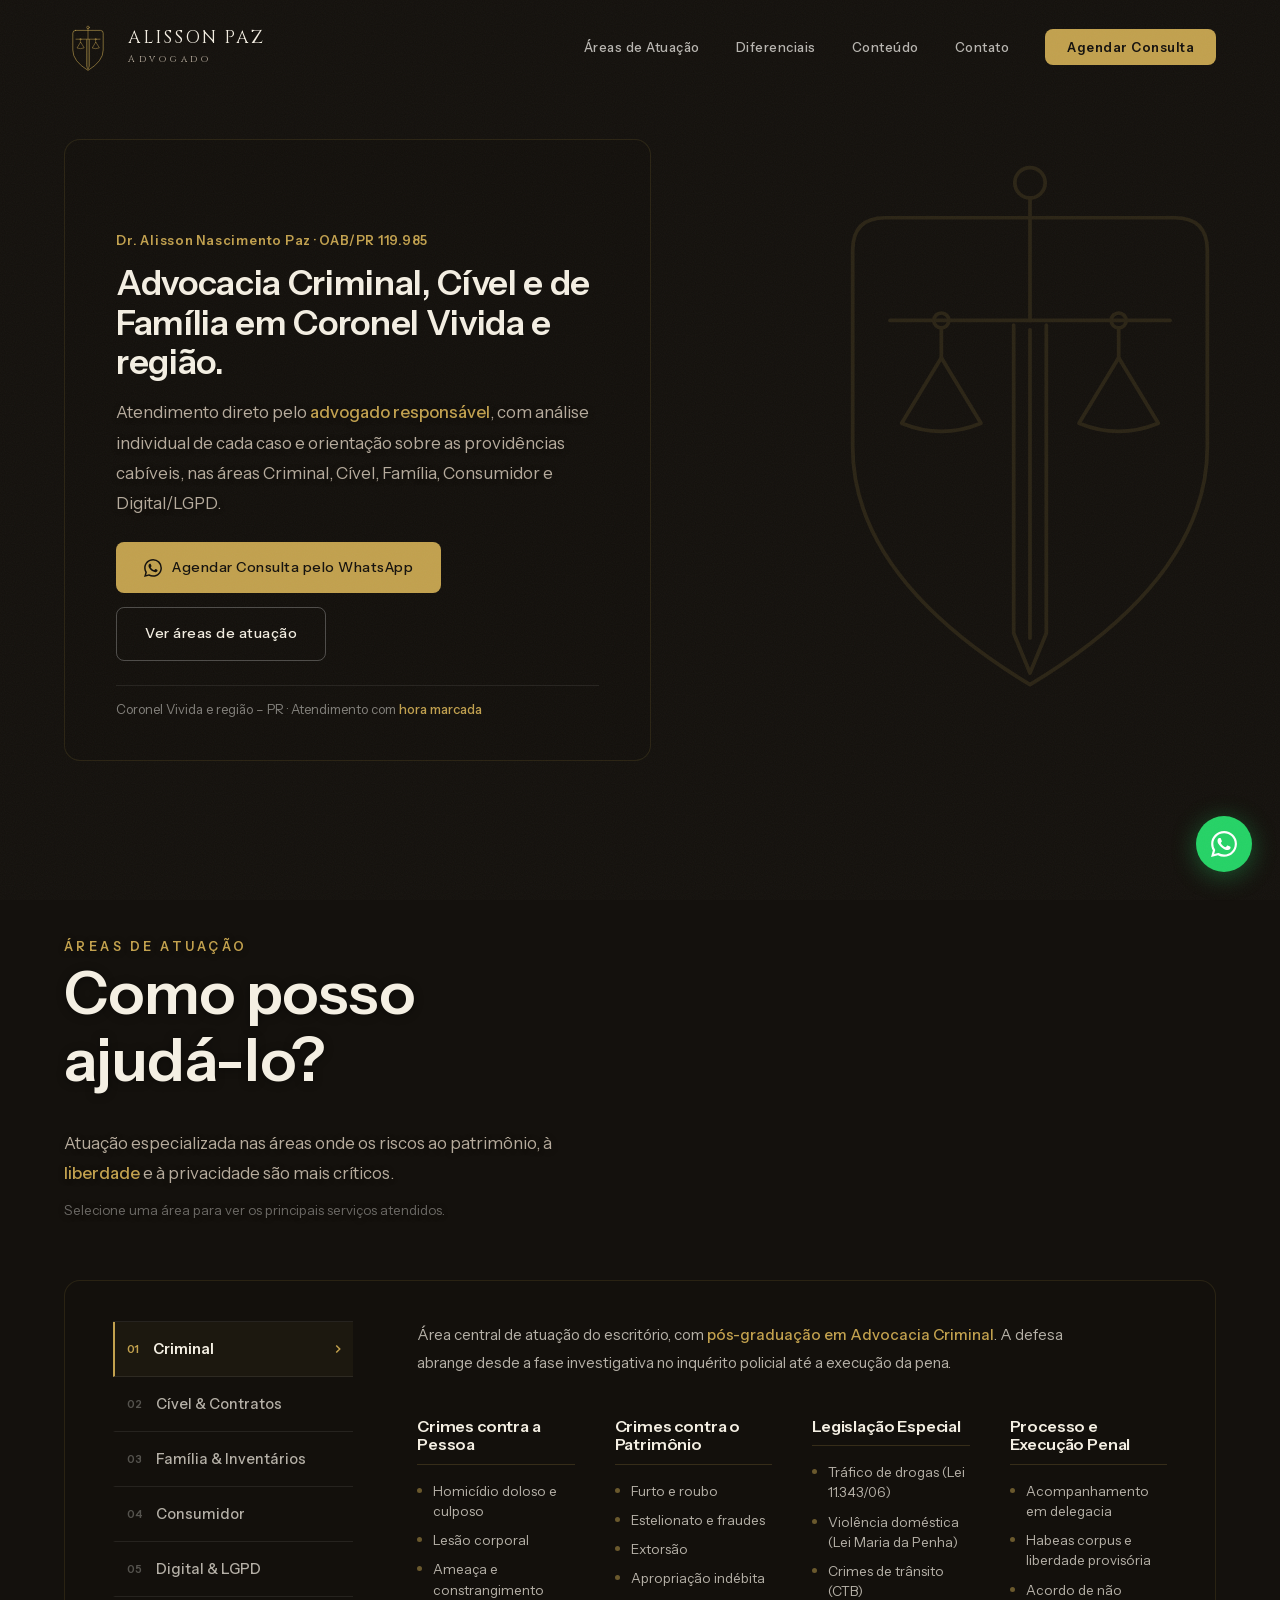
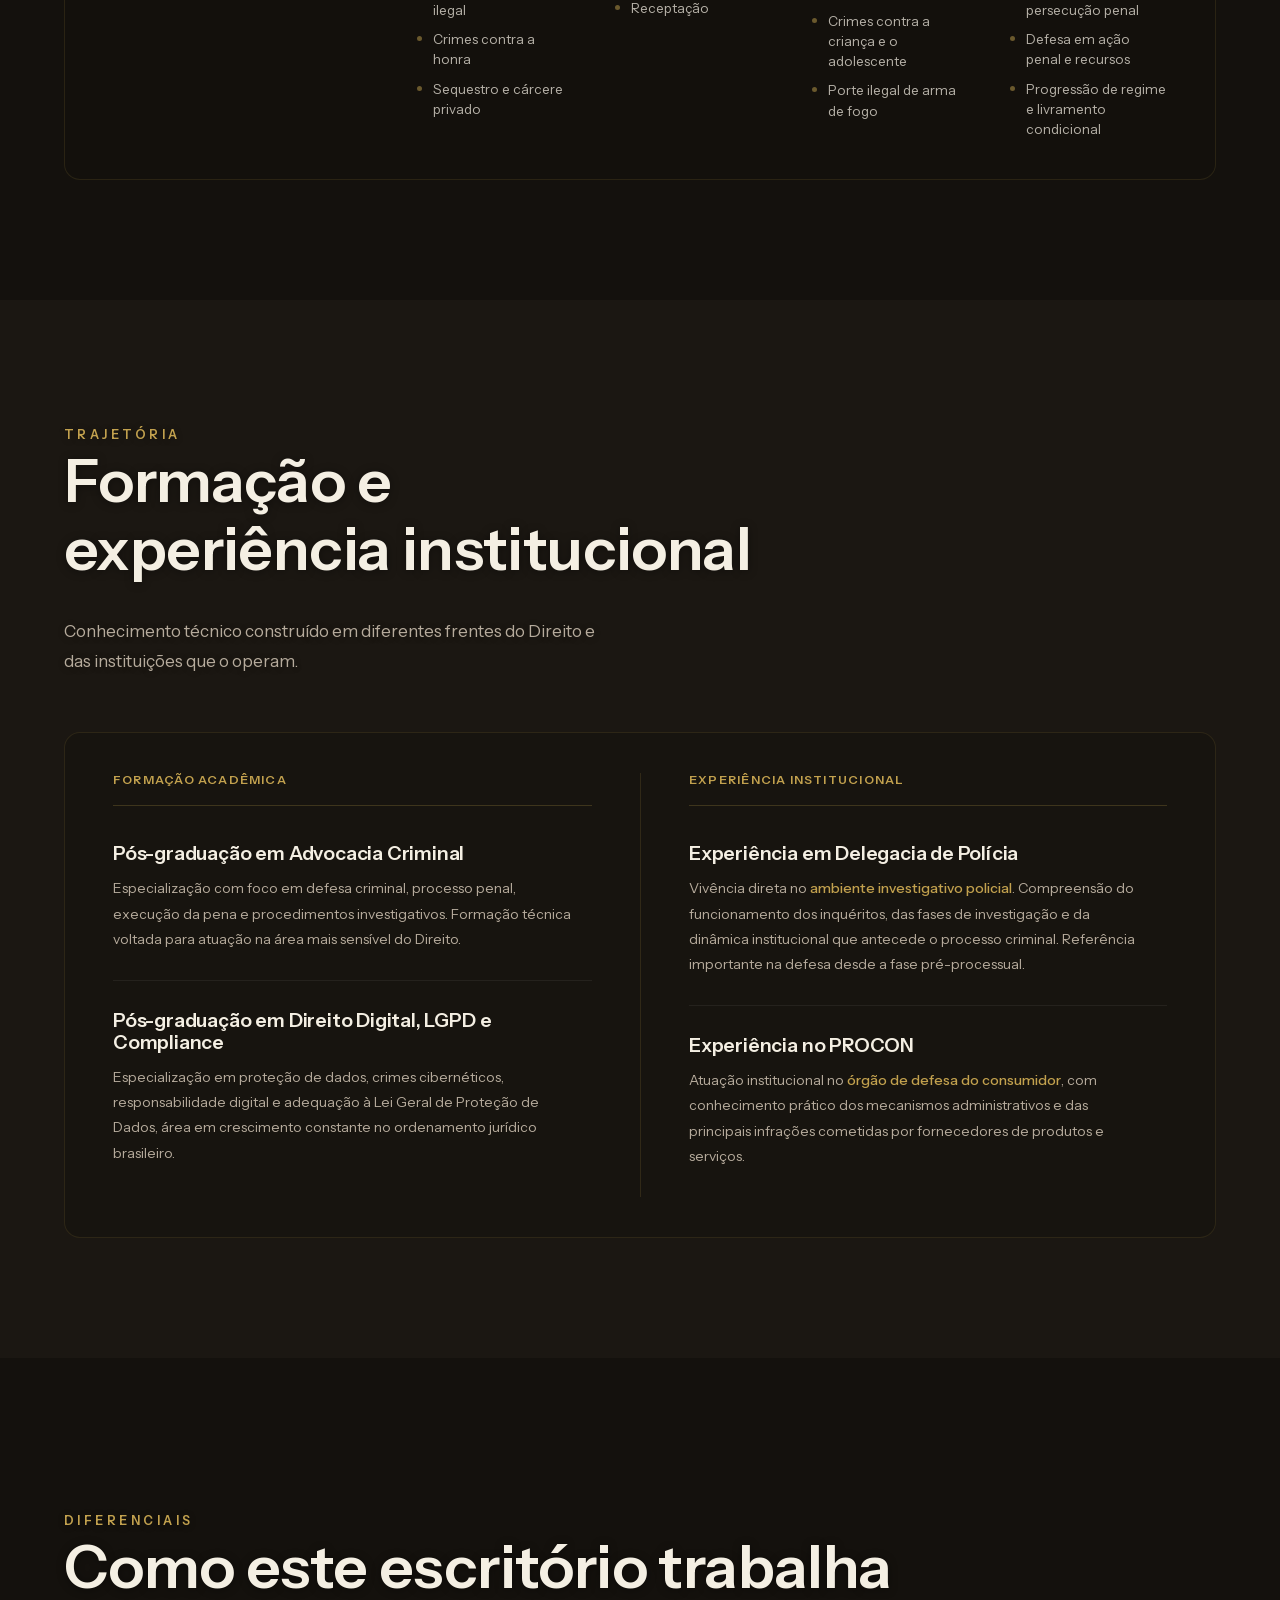
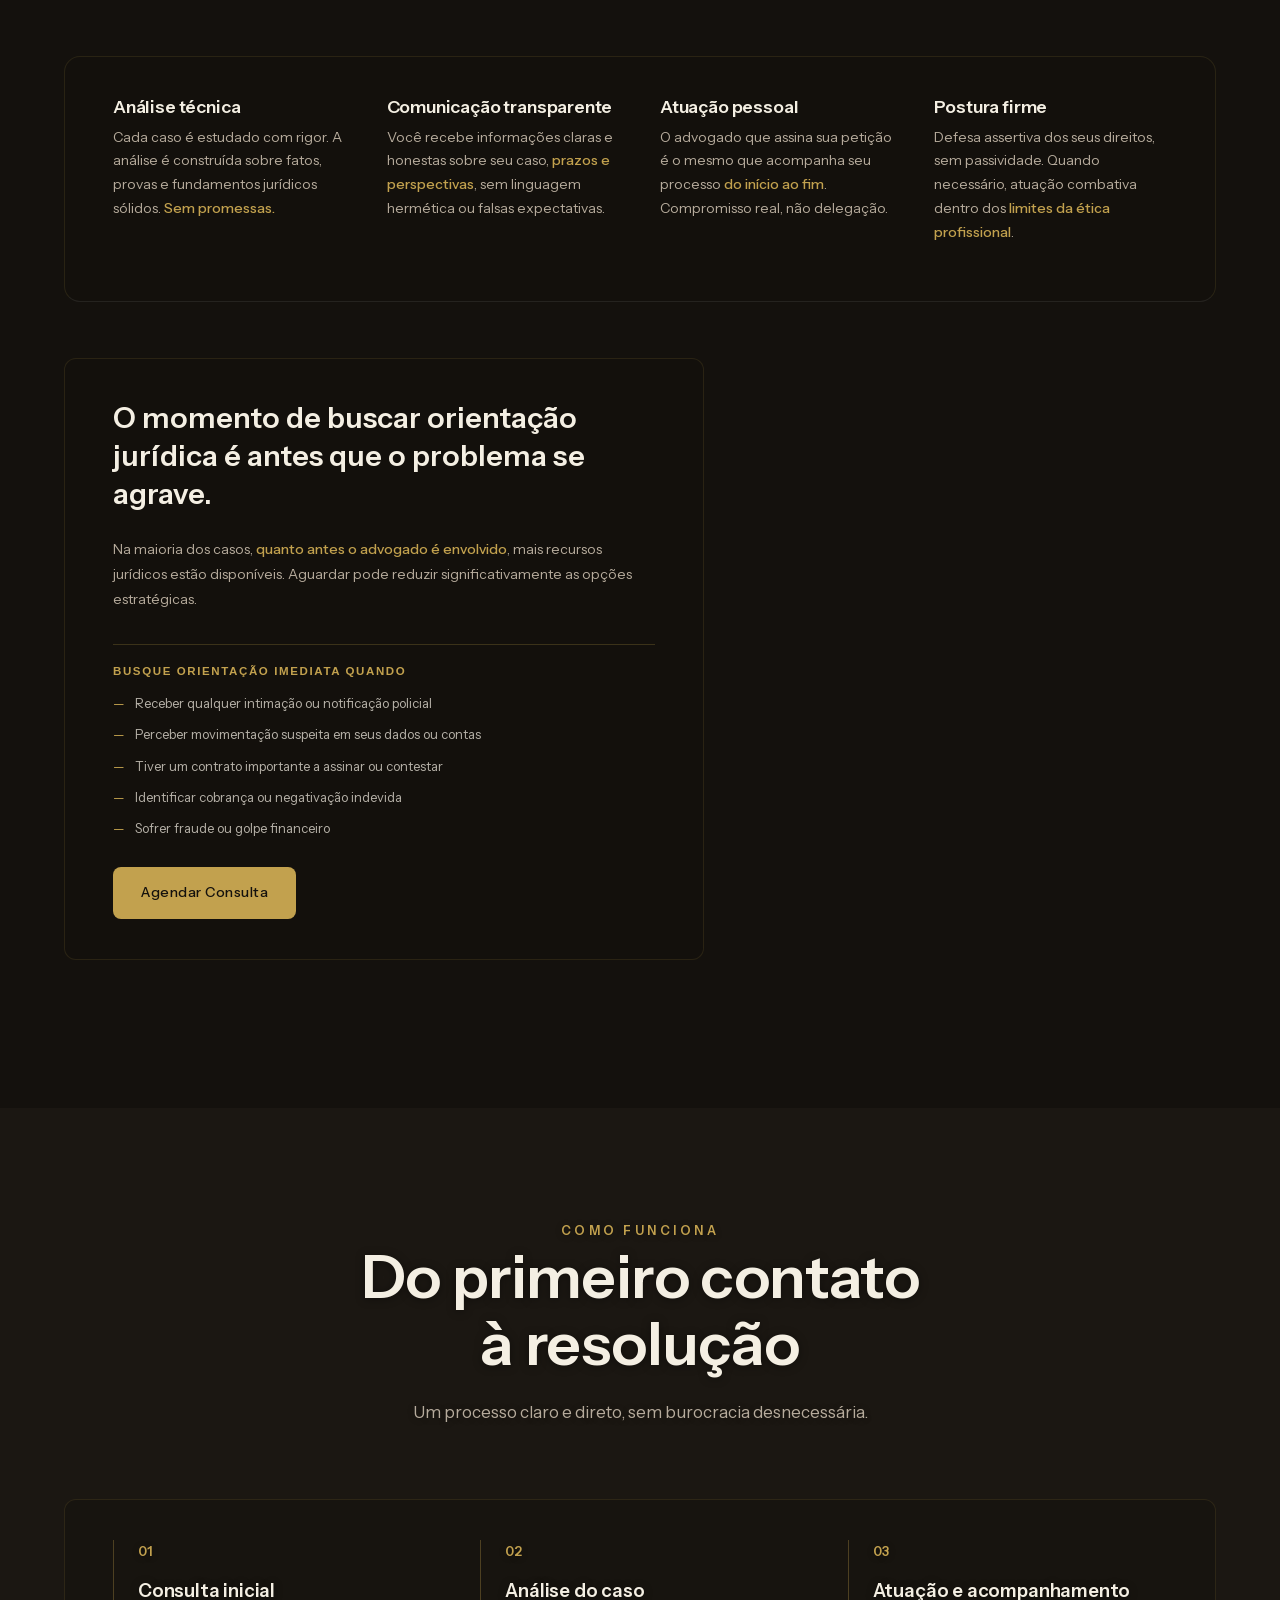
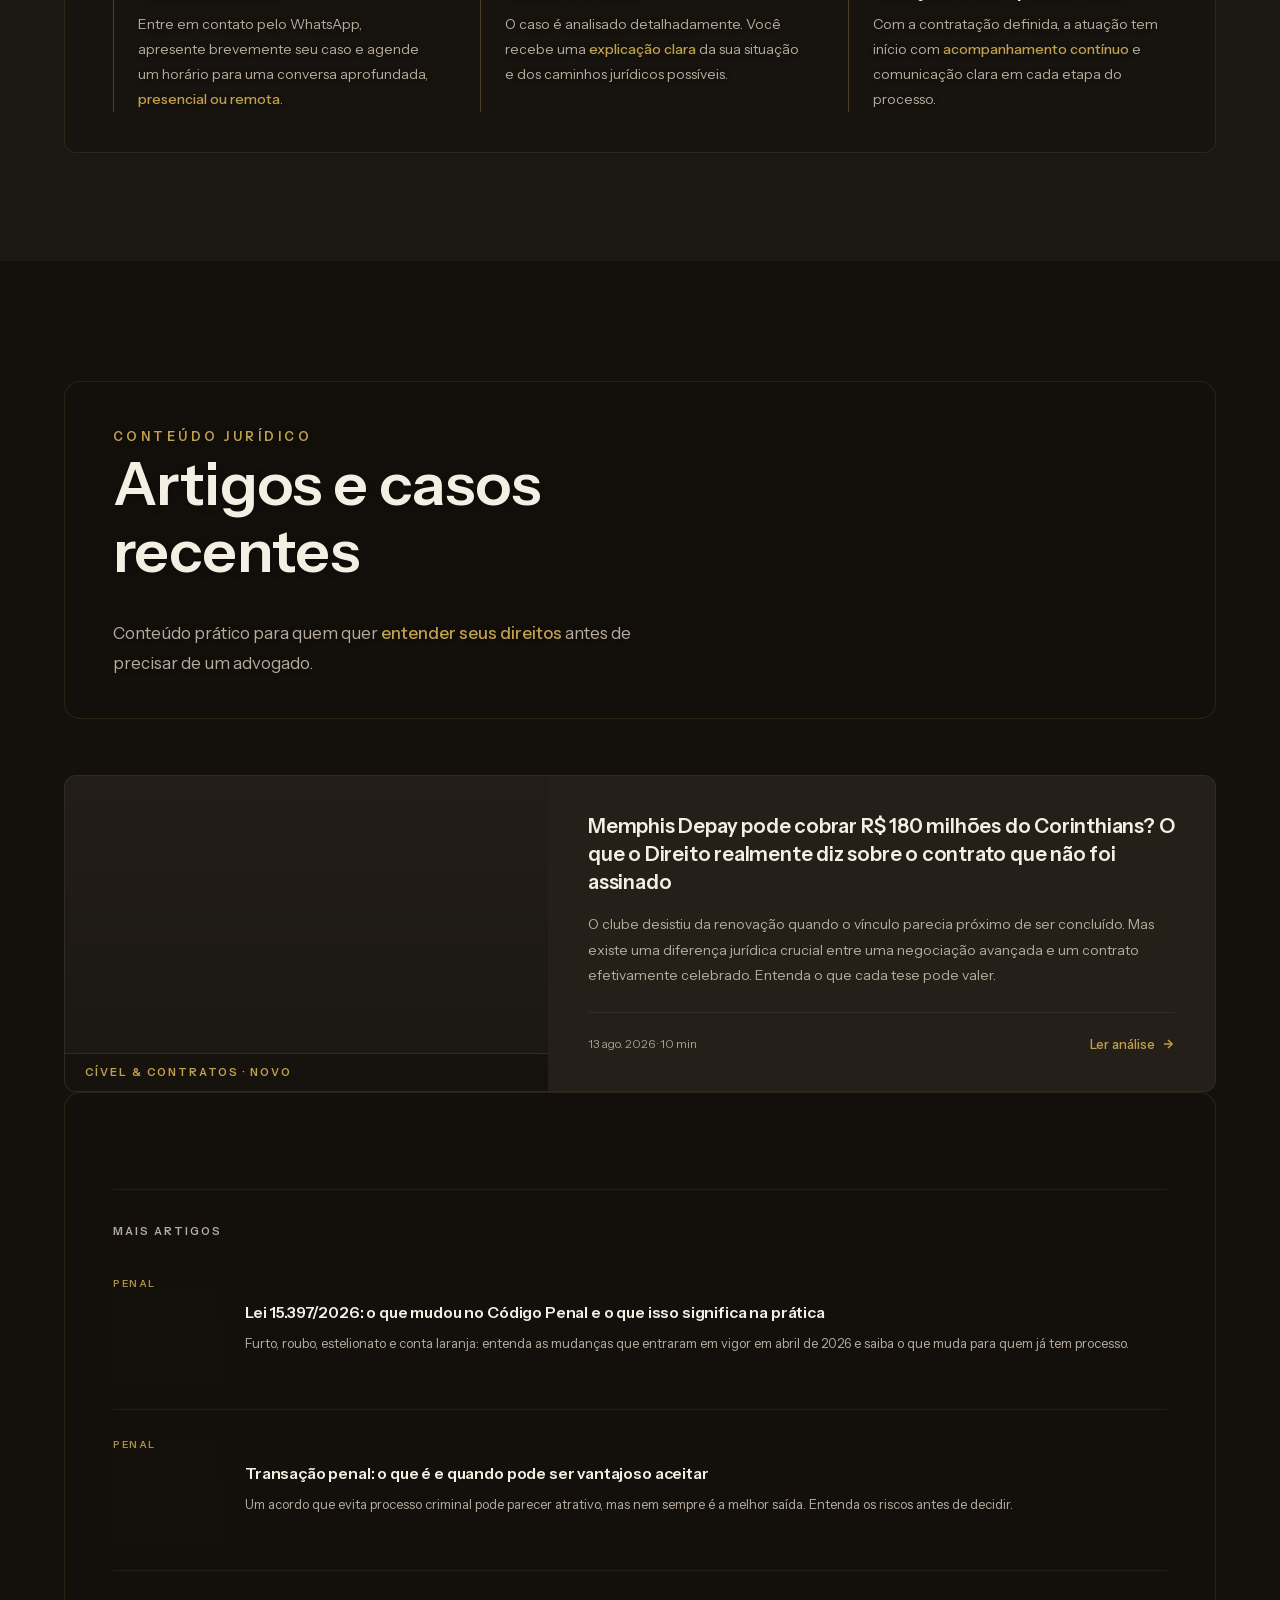
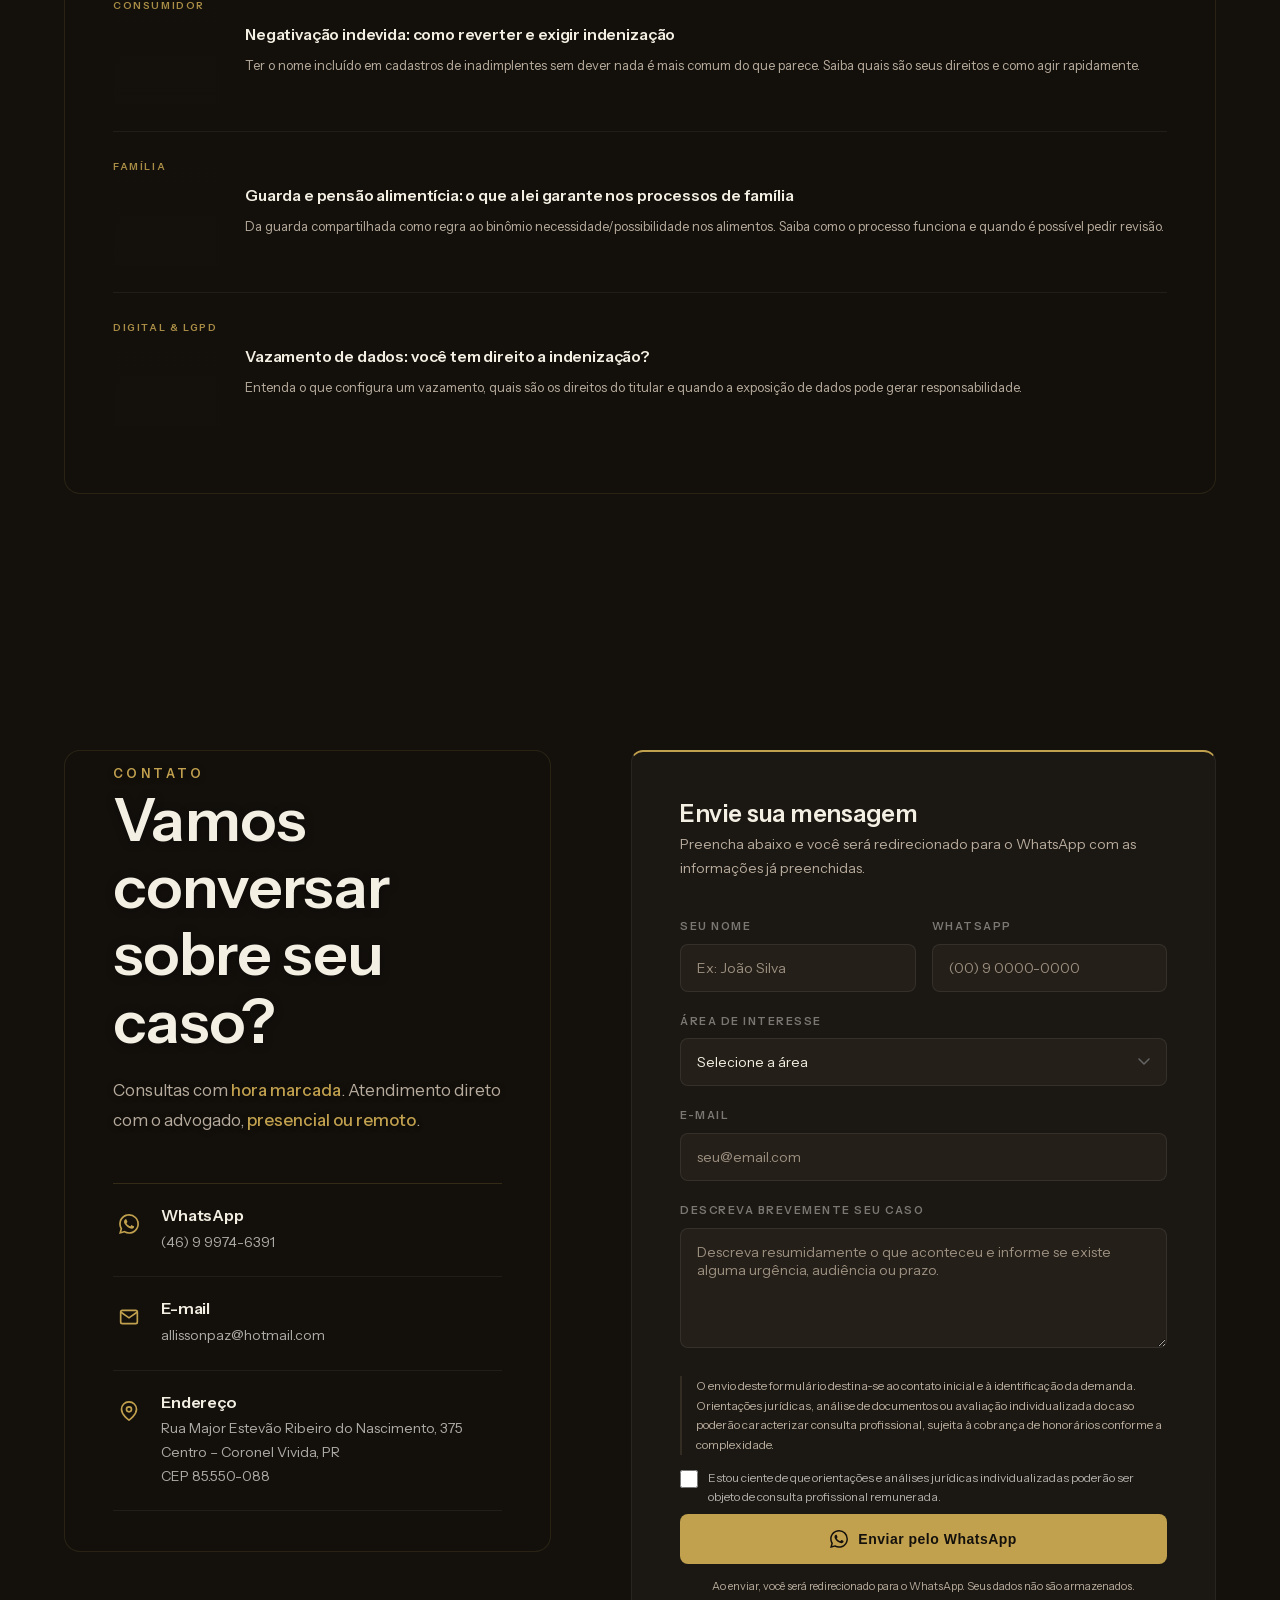
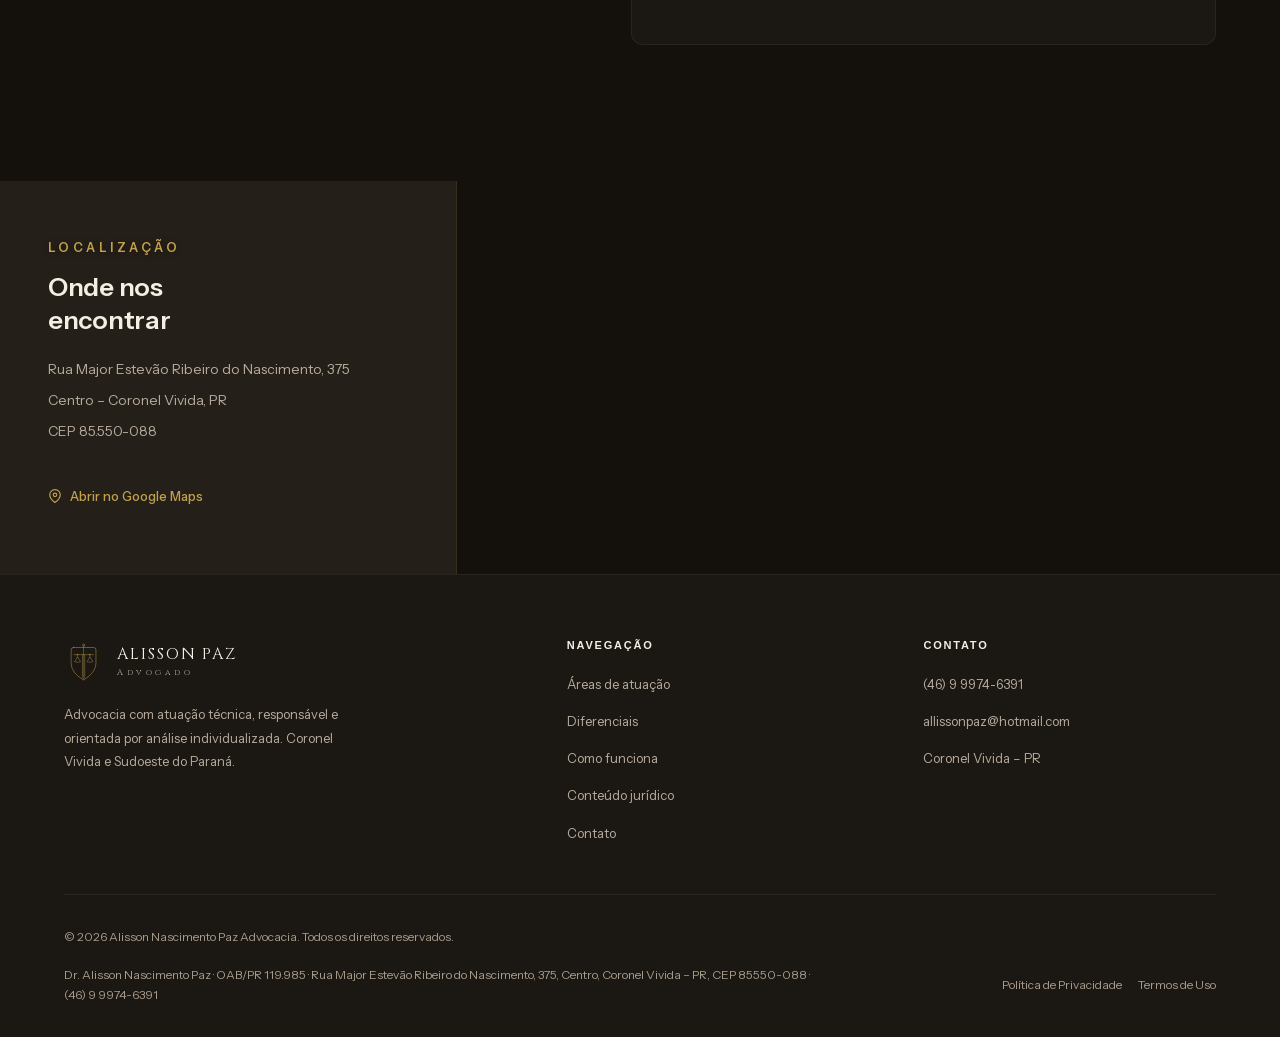
==== commit 72e16555: "fix(site): atualiza endereço do escritório para R. Maj. Estevão Ribeiro do Nascimento, 375 Novo ende" ====
--- a/index.html
+++ b/index.html
@@ -42,10 +42,10 @@
         "image": "https://www.alissonpazadv.com.br/foto-advogado.jpg",
         "address": {
           "@type": "PostalAddress",
-          "streetAddress": "Rua Brigadeiro Rocha Loures, 219, Centro",
+          "streetAddress": "Rua Major Estevão Ribeiro do Nascimento, 375, Centro",
           "addressLocality": "Coronel Vivida",
           "addressRegion": "PR",
-          "postalCode": "85550-040",
+          "postalCode": "85550-088",
           "addressCountry": "BR"
         },
         "employee": { "@id": "https://www.alissonpazadv.com.br/#alisson-paz" }
@@ -2419,7 +2419,7 @@
           </div>
           <div>
             <h3>Endereço</h3>
-            <p><a href="https://www.google.com/maps/search/Rua+Brigadeiro+Rocha+Loures+219+Coronel+Vivida+PR" target="_blank" rel="noopener">Rua Brigadeiro Rocha Loures, 219<br>Centro – Coronel Vivida, PR<br>CEP 85.550-040</a></p>
+            <p><a href="https://www.google.com/maps/search/Rua+Major+Estev%C3%A3o+Ribeiro+do+Nascimento+375+Coronel+Vivida+PR" target="_blank" rel="noopener">Rua Major Estevão Ribeiro do Nascimento, 375<br>Centro – Coronel Vivida, PR<br>CEP 85.550-088</a></p>
           </div>
         </div>
         </div>
@@ -2495,17 +2495,17 @@
     <div class="mapa-info">
       <span class="section-tag">Localização</span>
       <h3>Onde nos<br>encontrar</h3>
-      <p>Rua Brigadeiro Rocha Loures, 219</p>
+      <p>Rua Major Estevão Ribeiro do Nascimento, 375</p>
       <p>Centro – Coronel Vivida, PR</p>
-      <p>CEP 85.550-040</p>
-      <a class="mapa-link" href="https://www.google.com/maps/search/Rua+Brigadeiro+Rocha+Loures+219+Coronel+Vivida+PR" target="_blank" rel="noopener">
+      <p>CEP 85.550-088</p>
+      <a class="mapa-link" href="https://www.google.com/maps/search/Rua+Major+Estev%C3%A3o+Ribeiro+do+Nascimento+375+Coronel+Vivida+PR" target="_blank" rel="noopener">
         <svg width="14" height="14" viewBox="0 0 24 24" fill="none" stroke="currentColor" stroke-width="2"><path d="M21 10c0 7-9 13-9 13s-9-6-9-13a9 9 0 0118 0z"/><circle cx="12" cy="10" r="3"/></svg>
         Abrir no Google Maps
       </a>
     </div>
     <div class="mapa-embed">
       <iframe
-        src="https://maps.google.com/maps?q=Rua+Brigadeiro+Rocha+Loures,219,Centro,Coronel+Vivida,PR,85550-040&output=embed&z=16"
+        src="https://maps.google.com/maps?q=Rua+Major+Estev%C3%A3o+Ribeiro+do+Nascimento,375,Centro,Coronel+Vivida,PR,85550-088&output=embed&z=16"
         allowfullscreen
         loading="lazy"
         referrerpolicy="no-referrer-when-downgrade"
@@ -2567,7 +2567,7 @@
     </div>
     <div class="footer-bottom">
       <p>© <span id="year"></span> Alisson Nascimento Paz Advocacia. Todos os direitos reservados.</p>
-      <p class="footer-nap">Dr. Alisson Nascimento Paz · OAB/PR 119.985 · Rua Brigadeiro Rocha Loures, 219, Centro, Coronel Vivida – PR, CEP 85550-040 · (46) 9 9974-6391</p>
+      <p class="footer-nap">Dr. Alisson Nascimento Paz · OAB/PR 119.985 · Rua Major Estevão Ribeiro do Nascimento, 375, Centro, Coronel Vivida – PR, CEP 85550-088 · (46) 9 9974-6391</p>
       <div class="footer-legal">
         <a href="politica-de-privacidade.html">Política de Privacidade</a>
         <a href="termos-de-uso.html">Termos de Uso</a>
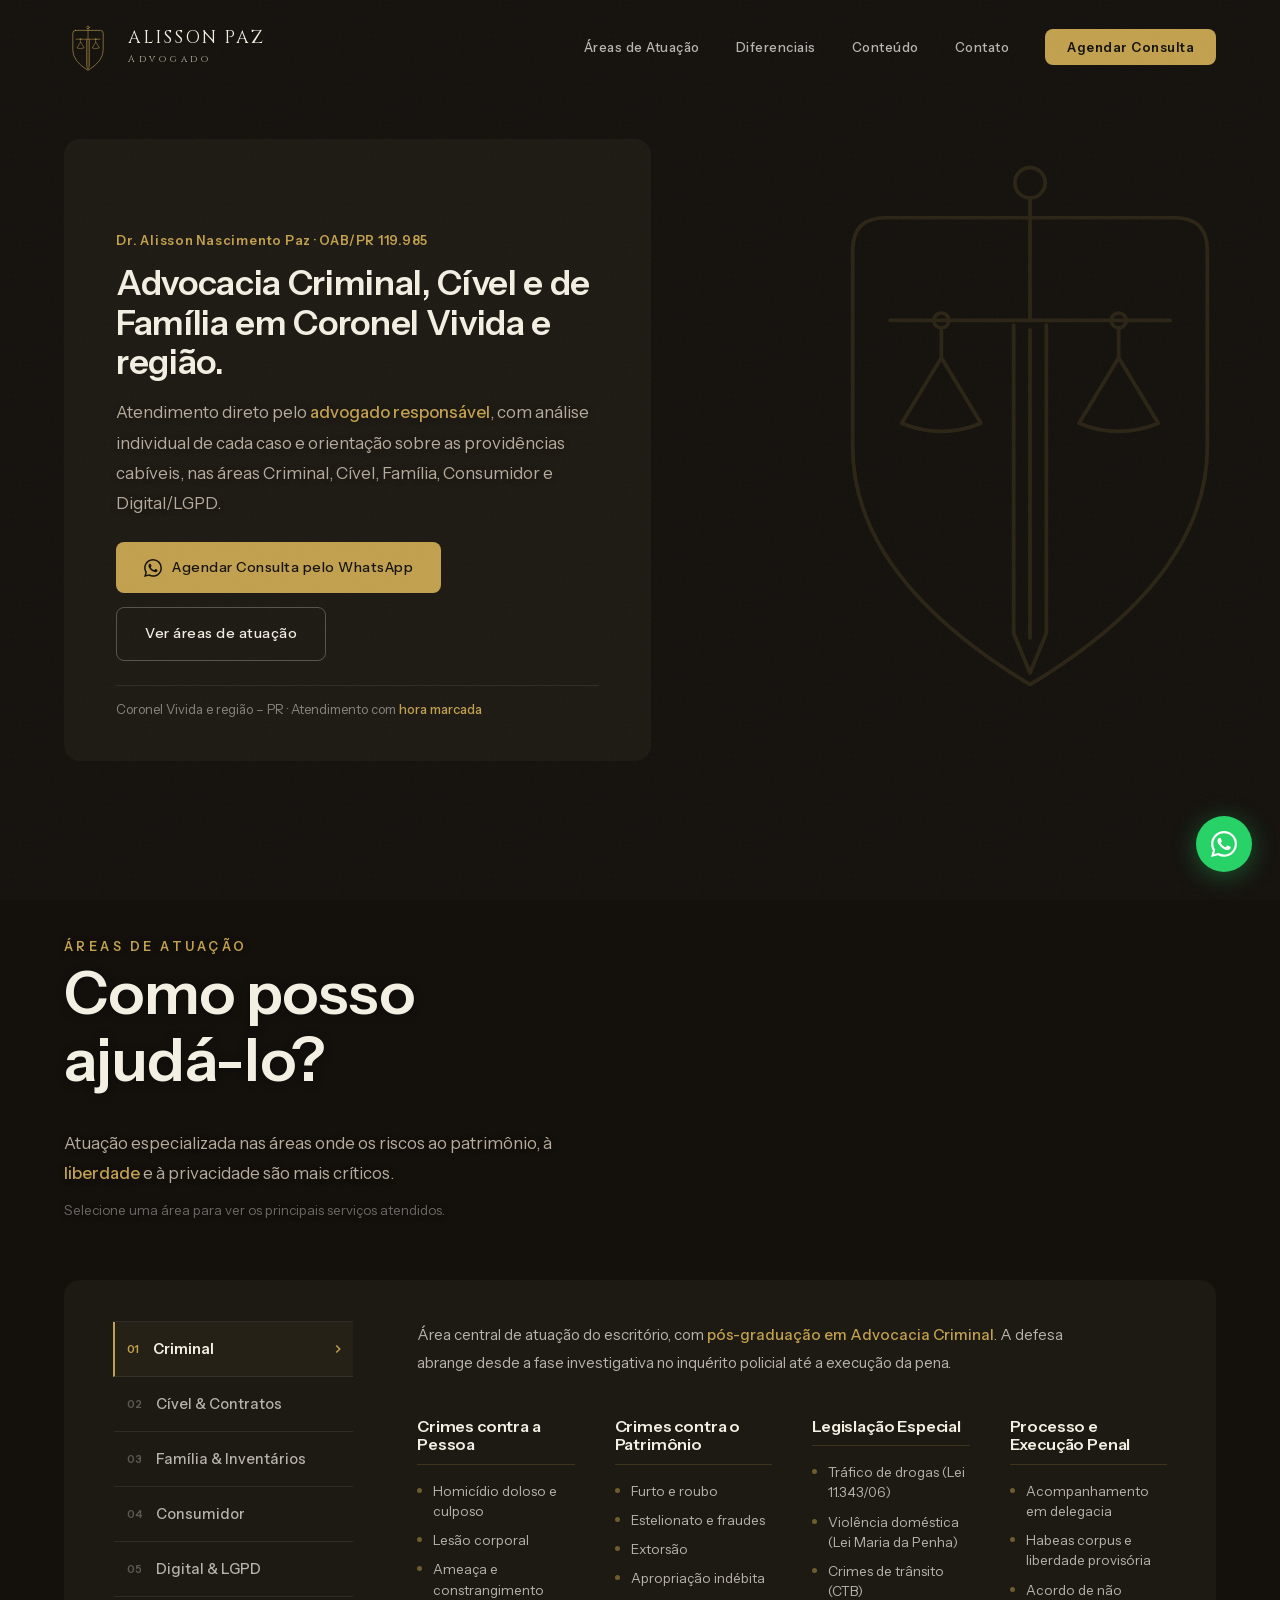
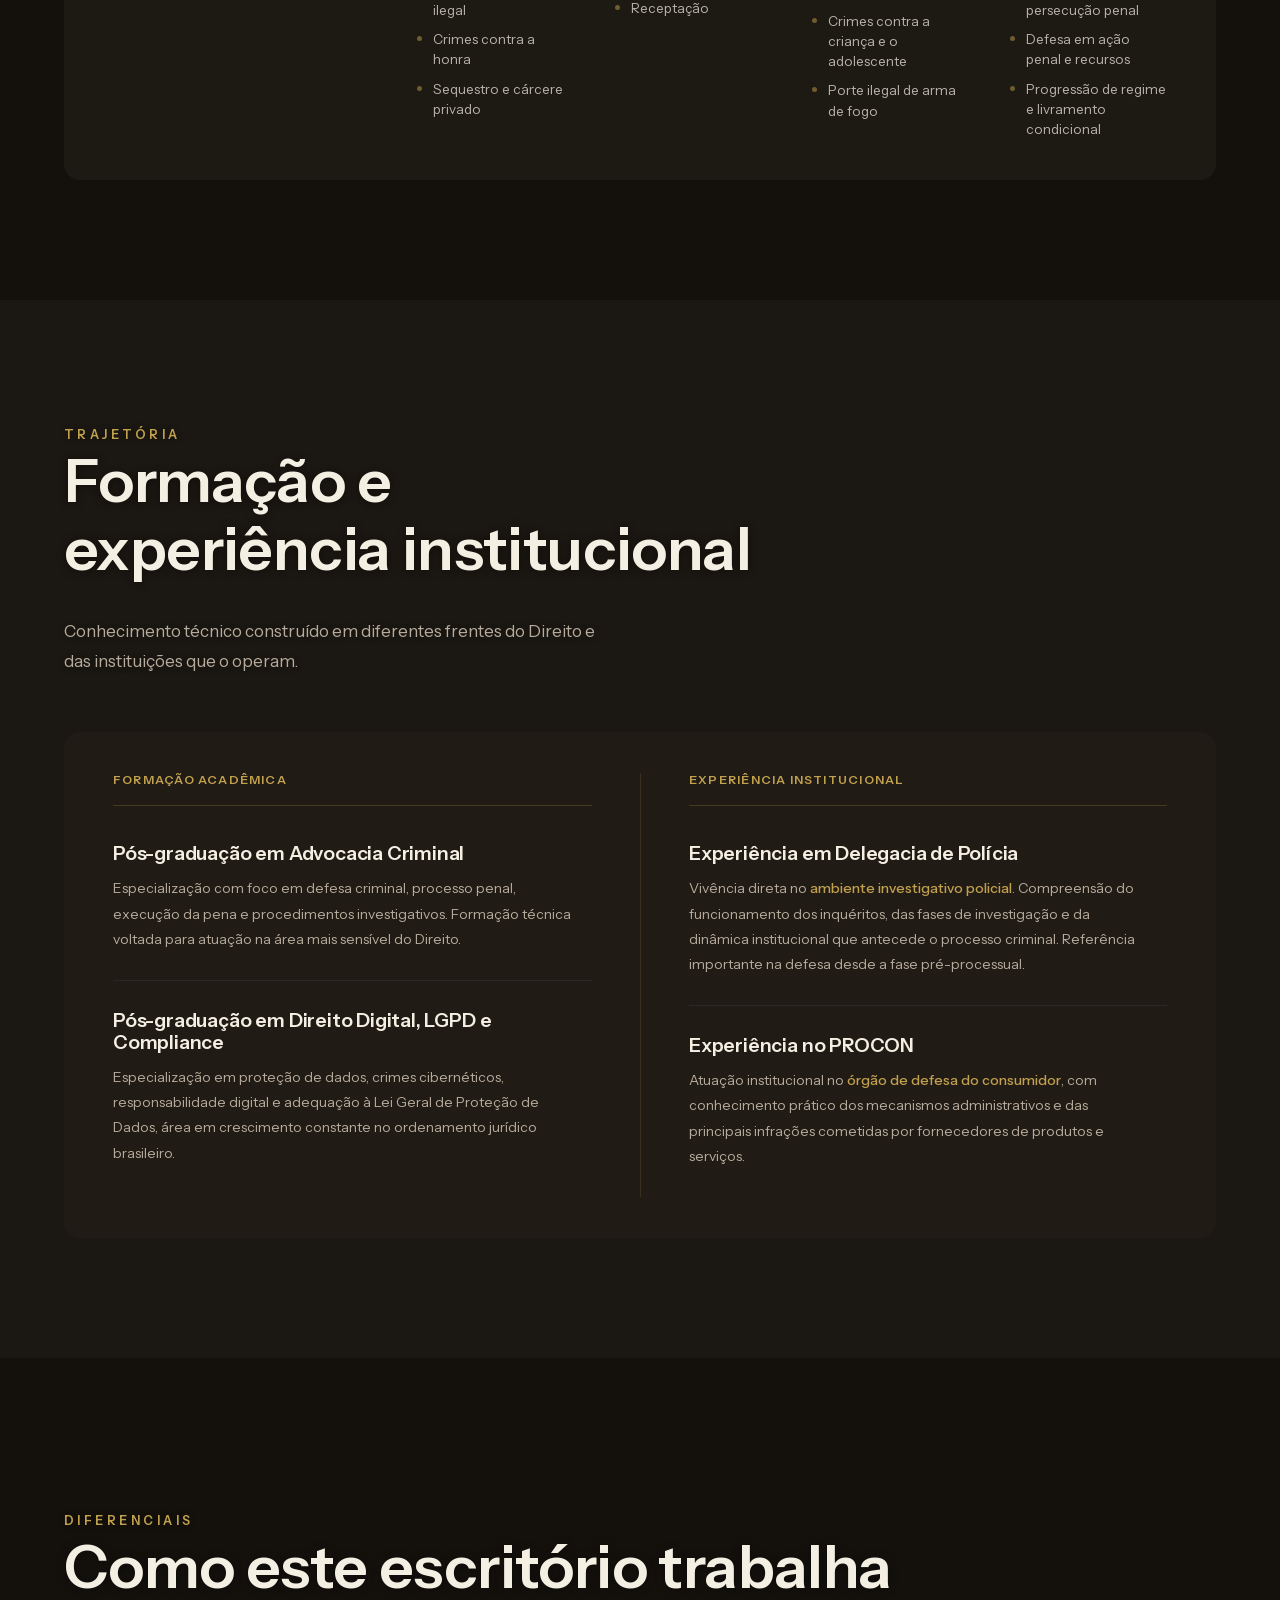
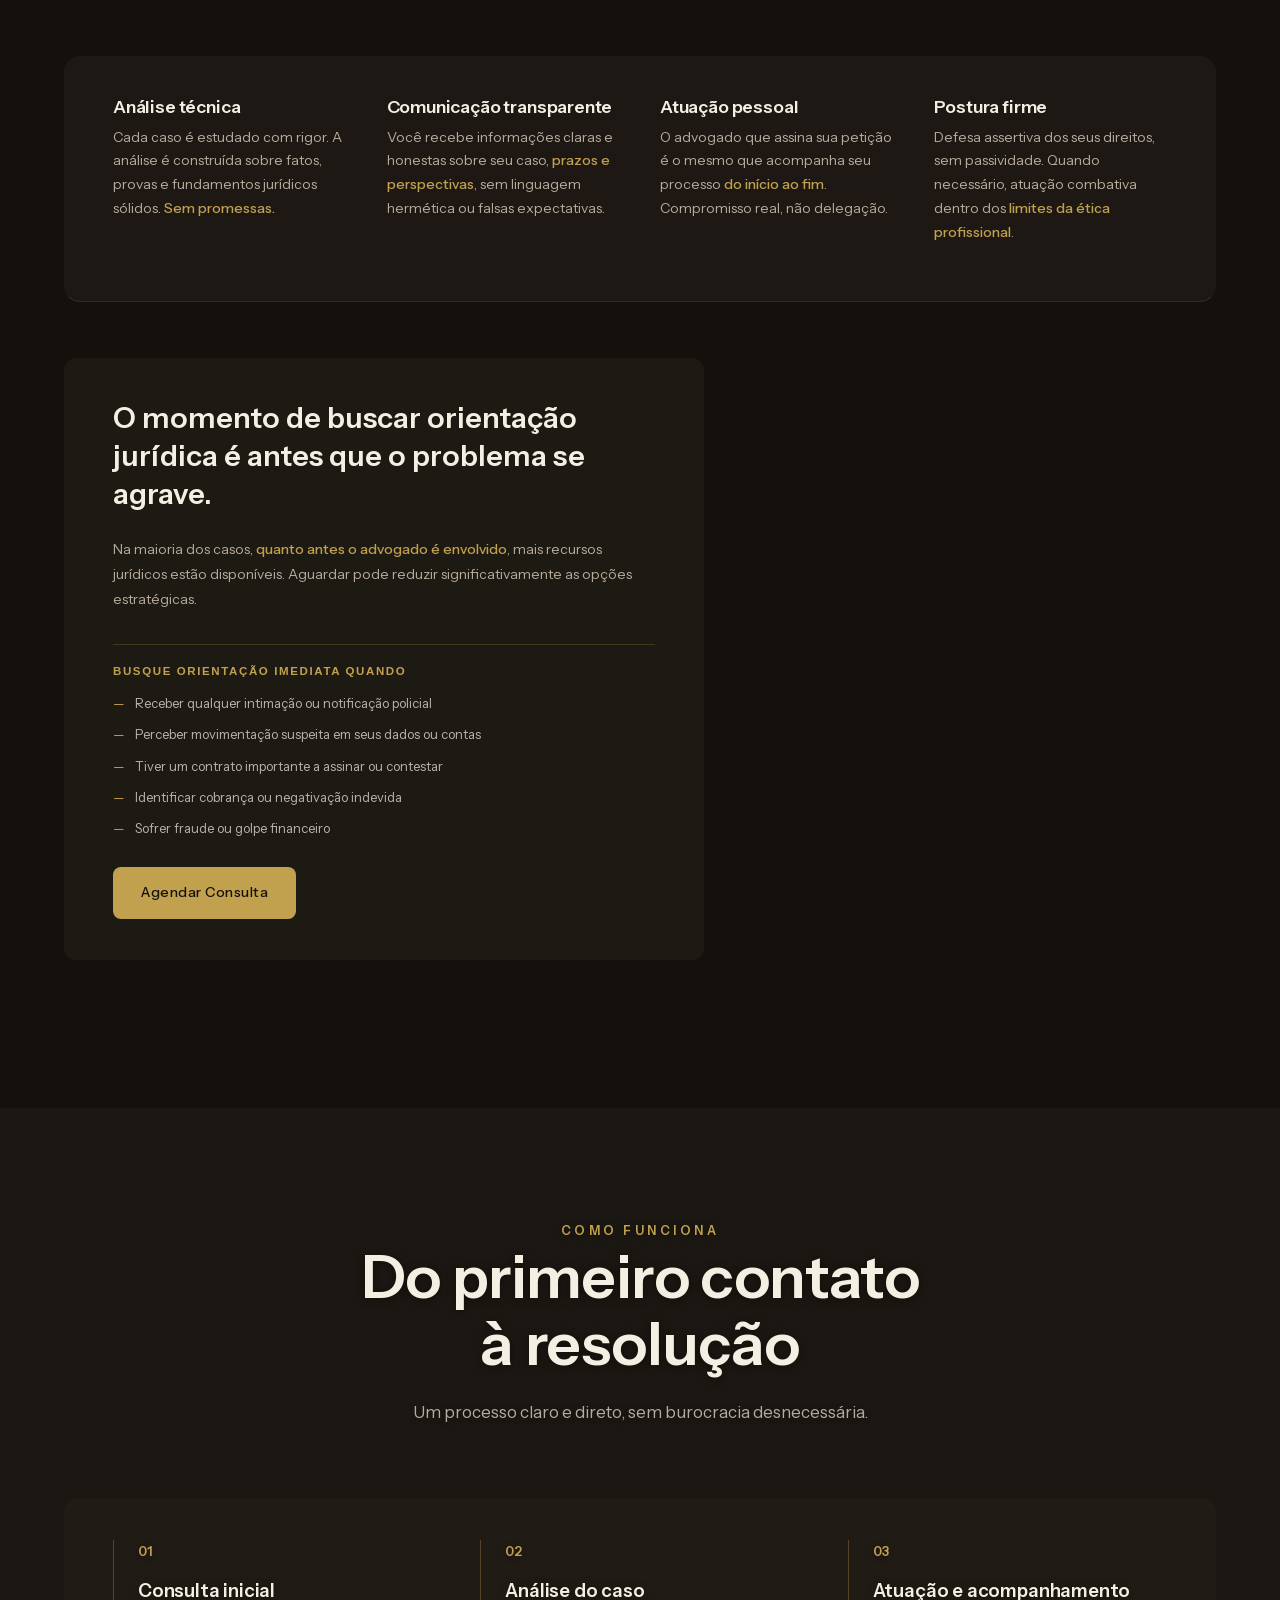
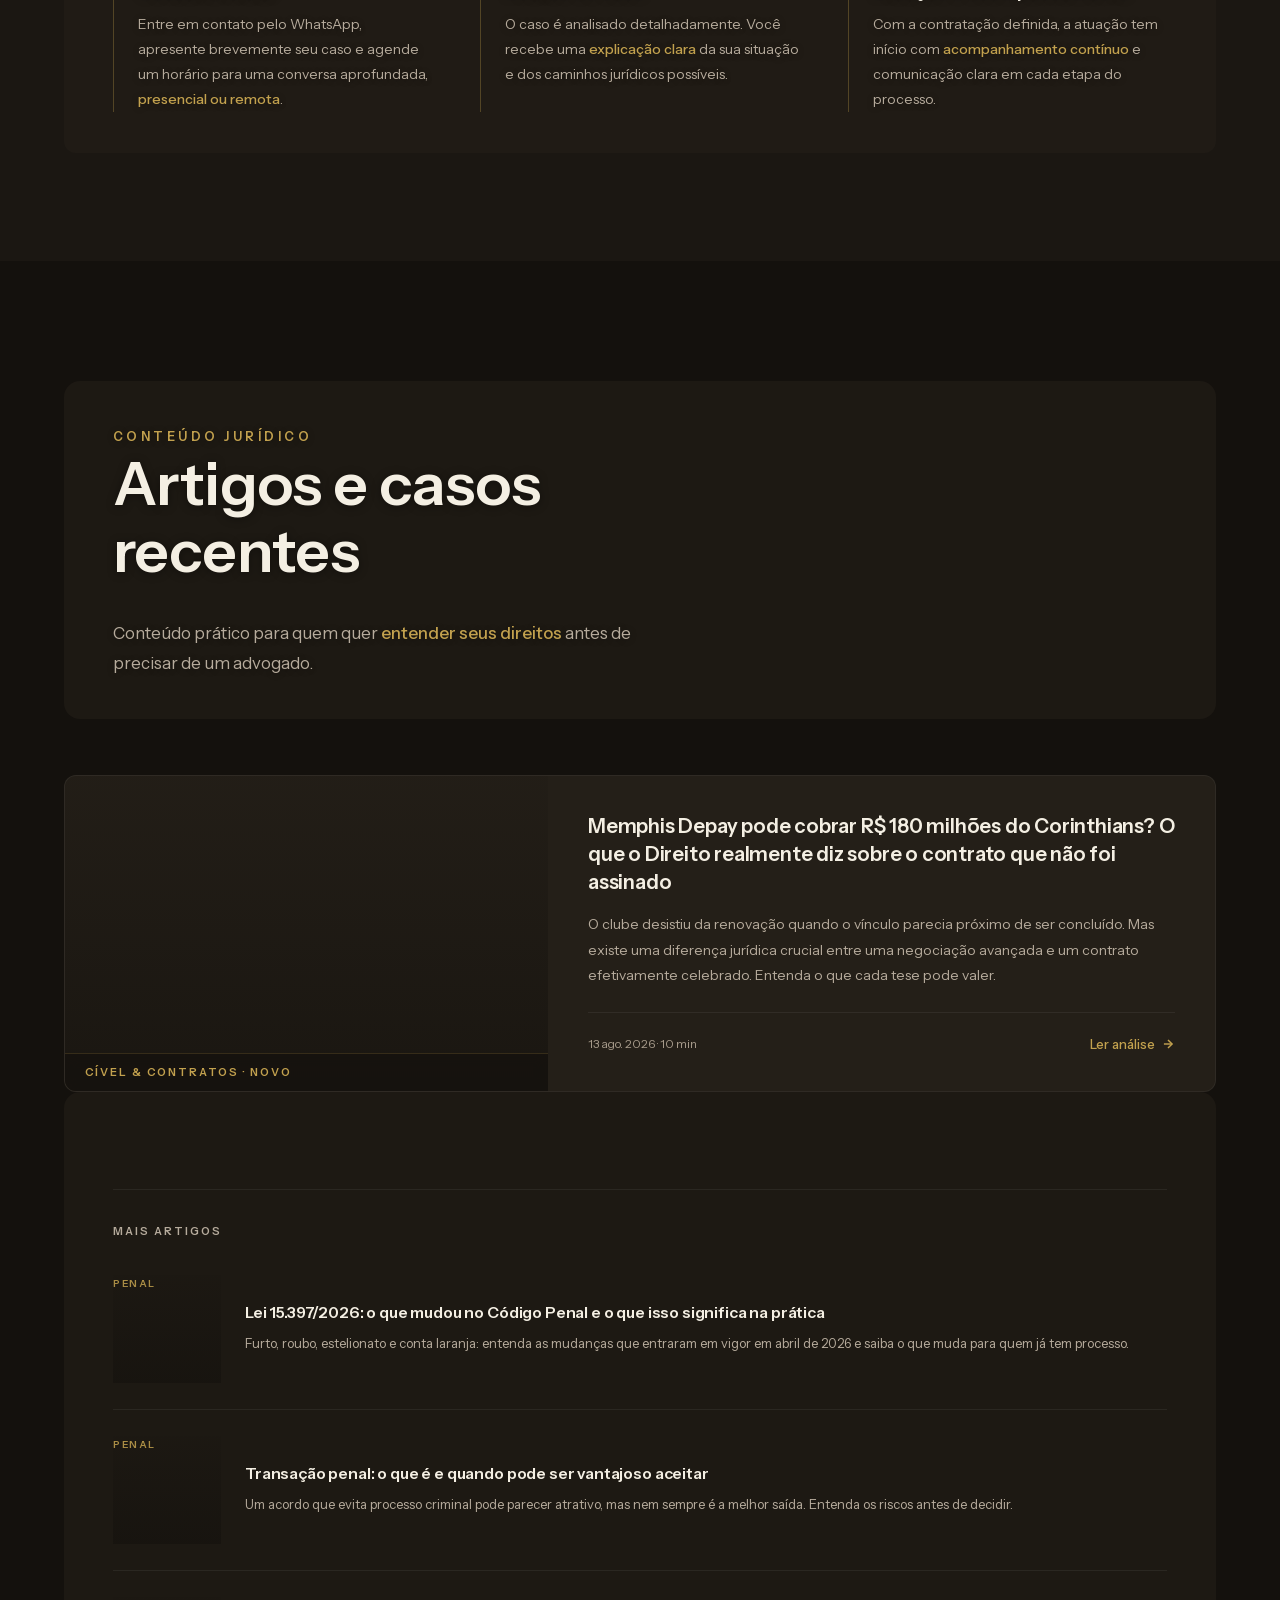
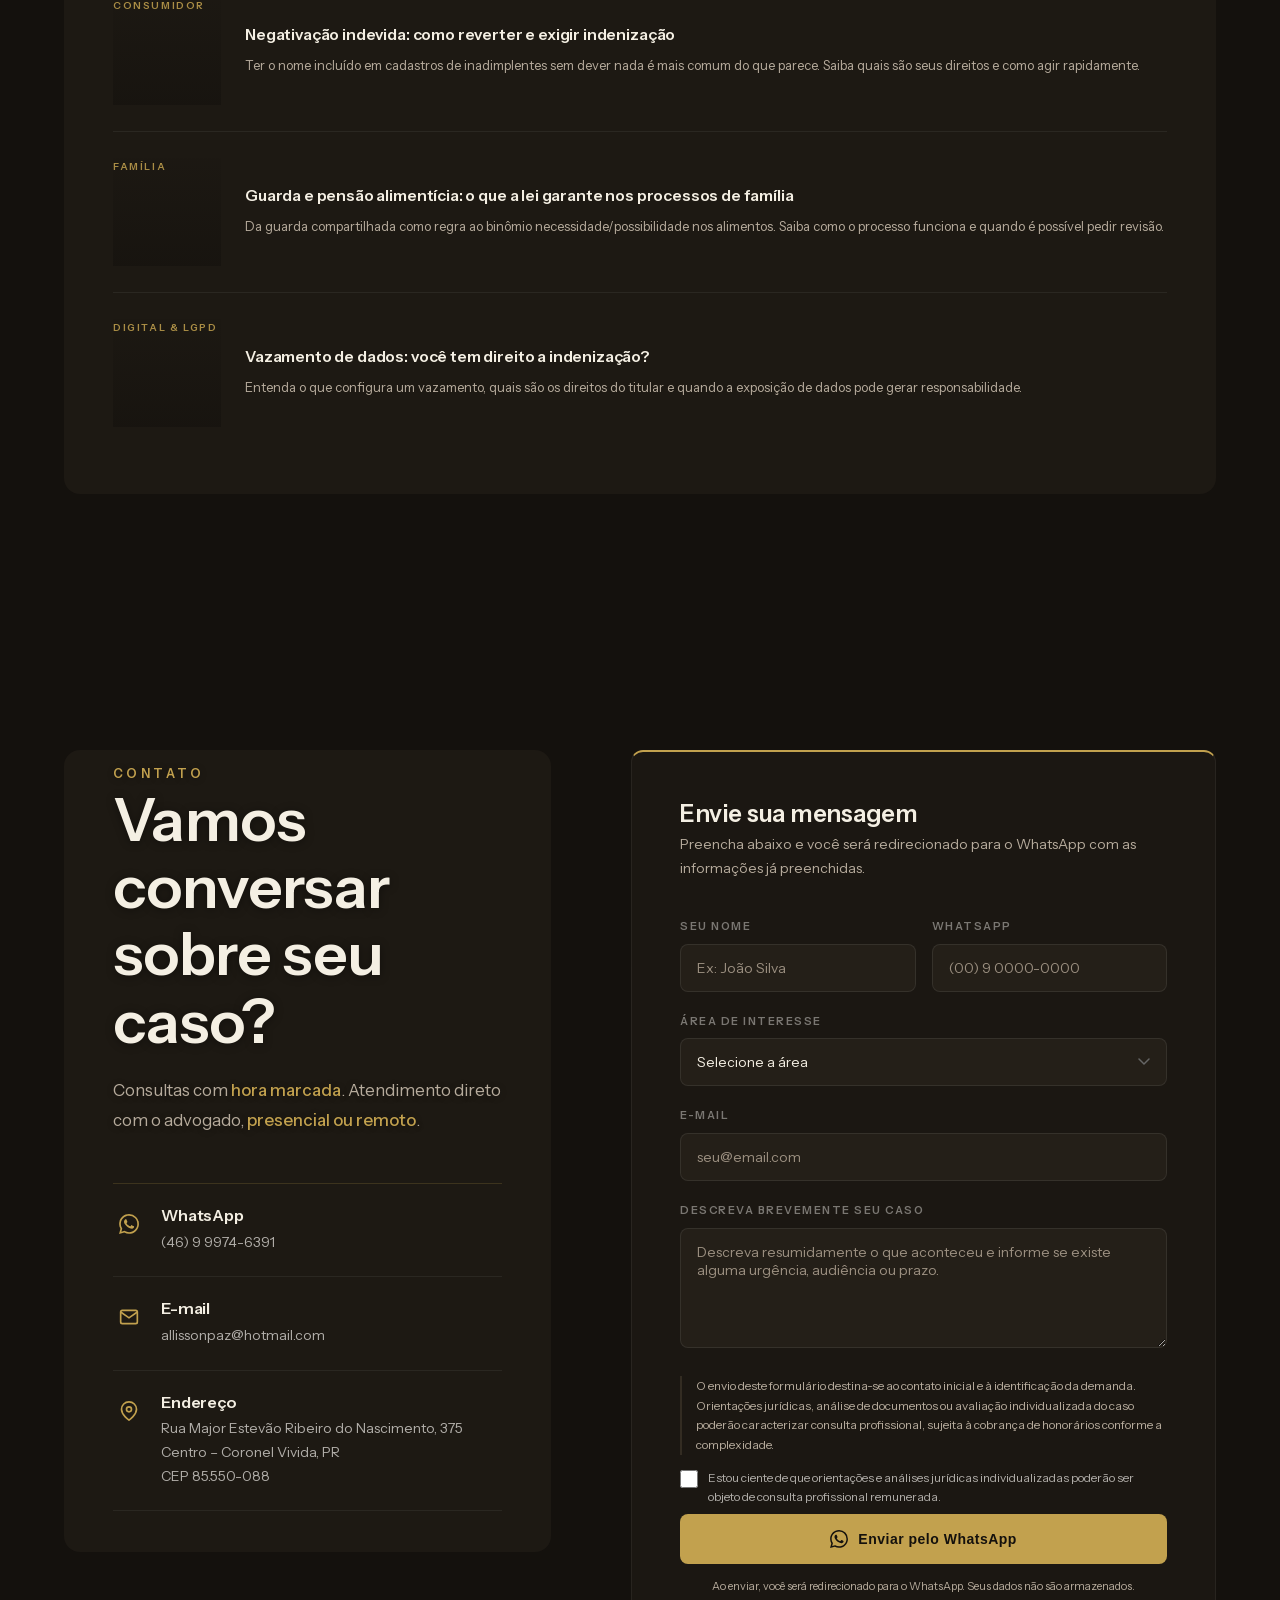
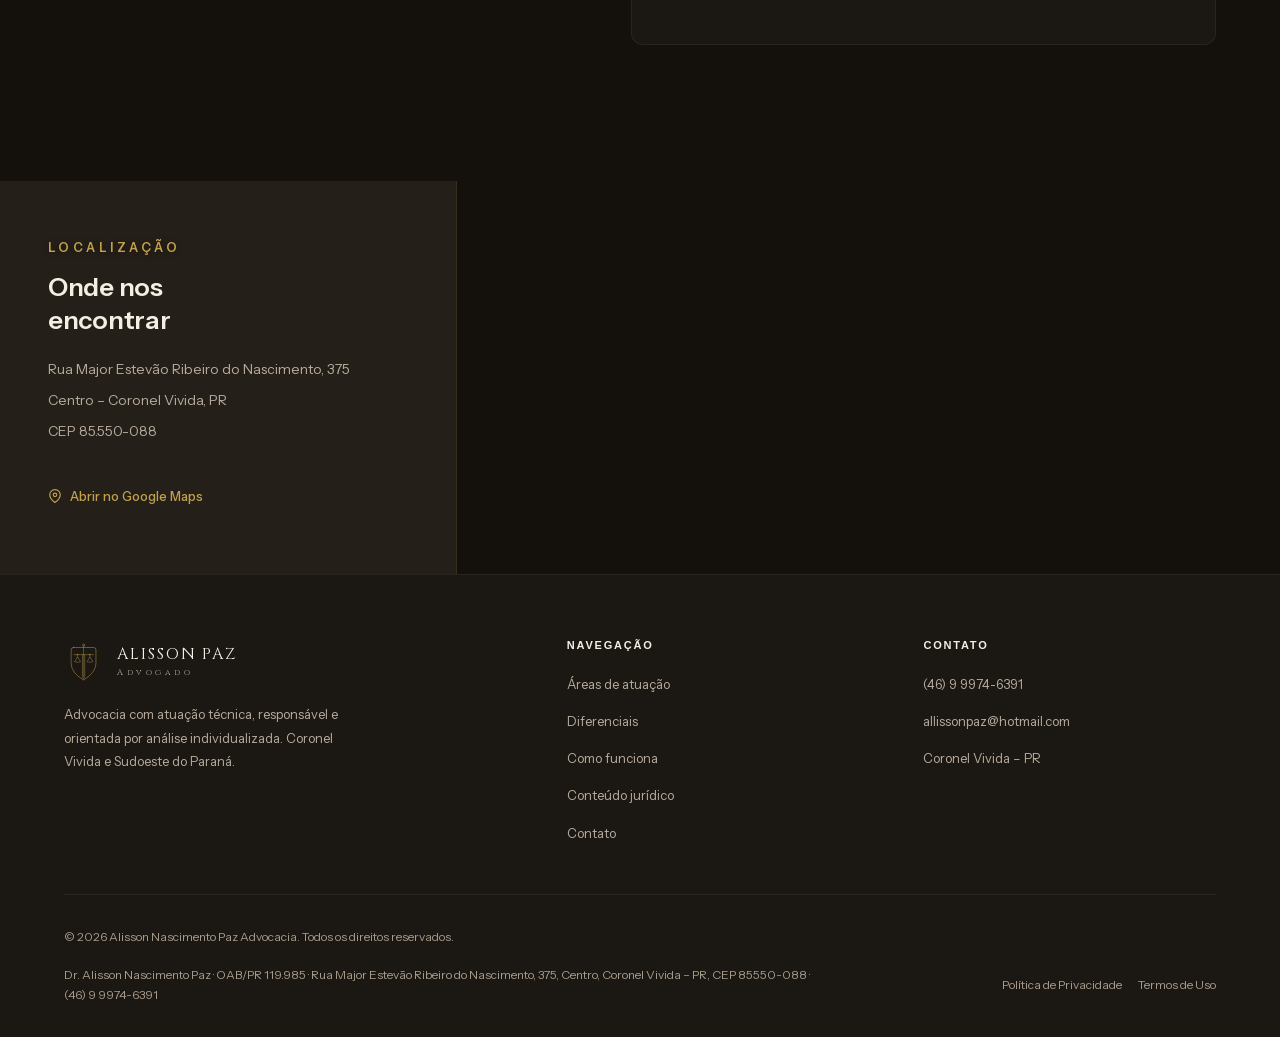
==== commit 14b55fc1: "style(home): fundo tonal suave nos blocos de texto (desktop e mobile) Desktop: .content-panel e .her" ====
--- a/index.html
+++ b/index.html
@@ -141,6 +141,10 @@
       --gray-lt: #5e5648;
       --radius:  6px;
       --tr: 0.35s cubic-bezier(0.4, 0, 0.2, 1);
+      /* Superfície tonal dos blocos de texto: --dark-3 translúcido, um
+         degrau discreto acima do fundo (sobre --dark ≈ #1D1914; sobre
+         --dark-2 ≈ #201B15). Sem borda visível, sombra ou gradiente. */
+      --panel: rgba(36,31,24,0.6);
       --nav-h: 88px; /* altura aproximada da navbar (padding 20px*2 + logo 54px, arredondado) */
     }
 
@@ -420,8 +424,8 @@
            arredondado do painel aparecia colidindo com o menu. */
         margin-top: var(--nav-h);
         padding-left: var(--hero-pad-r);
-        background: rgba(20,17,13,0.48);
-        border: 1px solid rgba(201,168,76,0.12);
+        background: var(--panel);
+        border: 1px solid transparent;
         border-radius: 16px;
       }
     }
@@ -586,8 +590,8 @@
        Como funciona, Contato) — garante leitura sem exigir fundo opaco na
        seção inteira, deixando a foto respirar nas margens/respiros. */
     .content-panel {
-      background: rgba(20,17,13,0.48);
-      border: 1px solid rgba(201,168,76,0.12);
+      background: var(--panel);
+      border: 1px solid transparent;
       border-radius: 16px;
       padding: 40px clamp(20px, 4vw, 48px);
     }
@@ -1585,25 +1589,35 @@
       /* Painéis translúcidos existem para ler texto SOBRE a foto. No
          mobile o texto fica abaixo dela, então o painel vira só um
          agrupamento, sem caixa — mais largura útil e menos "cards". */
+      /* Mobile: o painel vira uma faixa tonal de ponta a ponta (sem caixa,
+         sem cantos, sem borda), ainda mais suave que no desktop. A margem
+         negativa devolve à faixa o recuo lateral do .container, e o padding
+         lateral igual a esse recuo mantém a largura útil do texto intacta. */
+      :root { --panel-m: rgba(36,31,24,0.42); --gutter: 24px; }
       .content-panel {
-        background: none;
+        background: var(--panel-m);
         border: 0;
         border-radius: 0;
-        padding: 0;
+        margin-inline: calc(-1 * var(--gutter));
+        padding: 24px var(--gutter);
       }
 
       /* ── Hero ── */
       #hero {
         min-height: 0;
         display: block;
-        /* sem a foto de capa: texto começa logo abaixo da navbar, com o
-           mesmo respiro de 40px que o .hero-copy já usa embaixo */
-        padding-top: calc(var(--nav-h) + 40px);
+        /* sem a foto de capa: texto começa logo abaixo da navbar. Os 40px
+           de respiro viram 16px fora + 24px dentro da faixa tonal, então o
+           texto fica exatamente na mesma altura de antes. */
+        padding-top: calc(var(--nav-h) + 16px);
       }
       .hero-copy {
-        /* no tablet (768px) limita a medida de leitura a ~65 caracteres */
-        max-width: 672px;
-        padding: 0 24px 40px;
+        /* no tablet (768px) limita a medida de leitura a ~65 caracteres
+           (624px de texto). A faixa tonal ocupa a largura toda; o limite
+           da medida passa para o padding direito, em vez de max-width. */
+        max-width: none;
+        padding: 24px max(var(--gutter), calc(100% - 624px - var(--gutter))) 40px var(--gutter);
+        background: var(--panel-m);
       }
       .hero-kicker { font-size: .75rem; margin-bottom: 10px; }
       .hero-title {
@@ -1676,7 +1690,7 @@
       /* ── Contato ── */
       #contato { padding-top: 24px; }
       .contato-layout { grid-template-columns: 1fr; gap: 36px; }
-      .contato-info { padding-top: 0; }
+      .contato-info { padding-top: 24px; } /* respiro interno da faixa tonal */
       .contato-list { margin-top: 24px; }
       .contato-item { padding: 16px 0; }
       .form-card { padding: 28px 22px; }
@@ -1753,8 +1767,9 @@
       #processo,
       #contato { padding-bottom: 52px; }
       section { padding-top: 52px; }
+      :root { --gutter: 18px; }
       .container { padding: 0 18px; }
-      .hero-copy { padding: 0 18px 36px; }
+      .hero-copy { padding: 24px 18px 36px; }
 
       .tab-grid { grid-template-columns: 1fr; gap: 0; }
       .tab-group { padding-bottom: 18px; margin-bottom: 18px; border-bottom: 1px solid rgba(255,255,255,0.06); }
